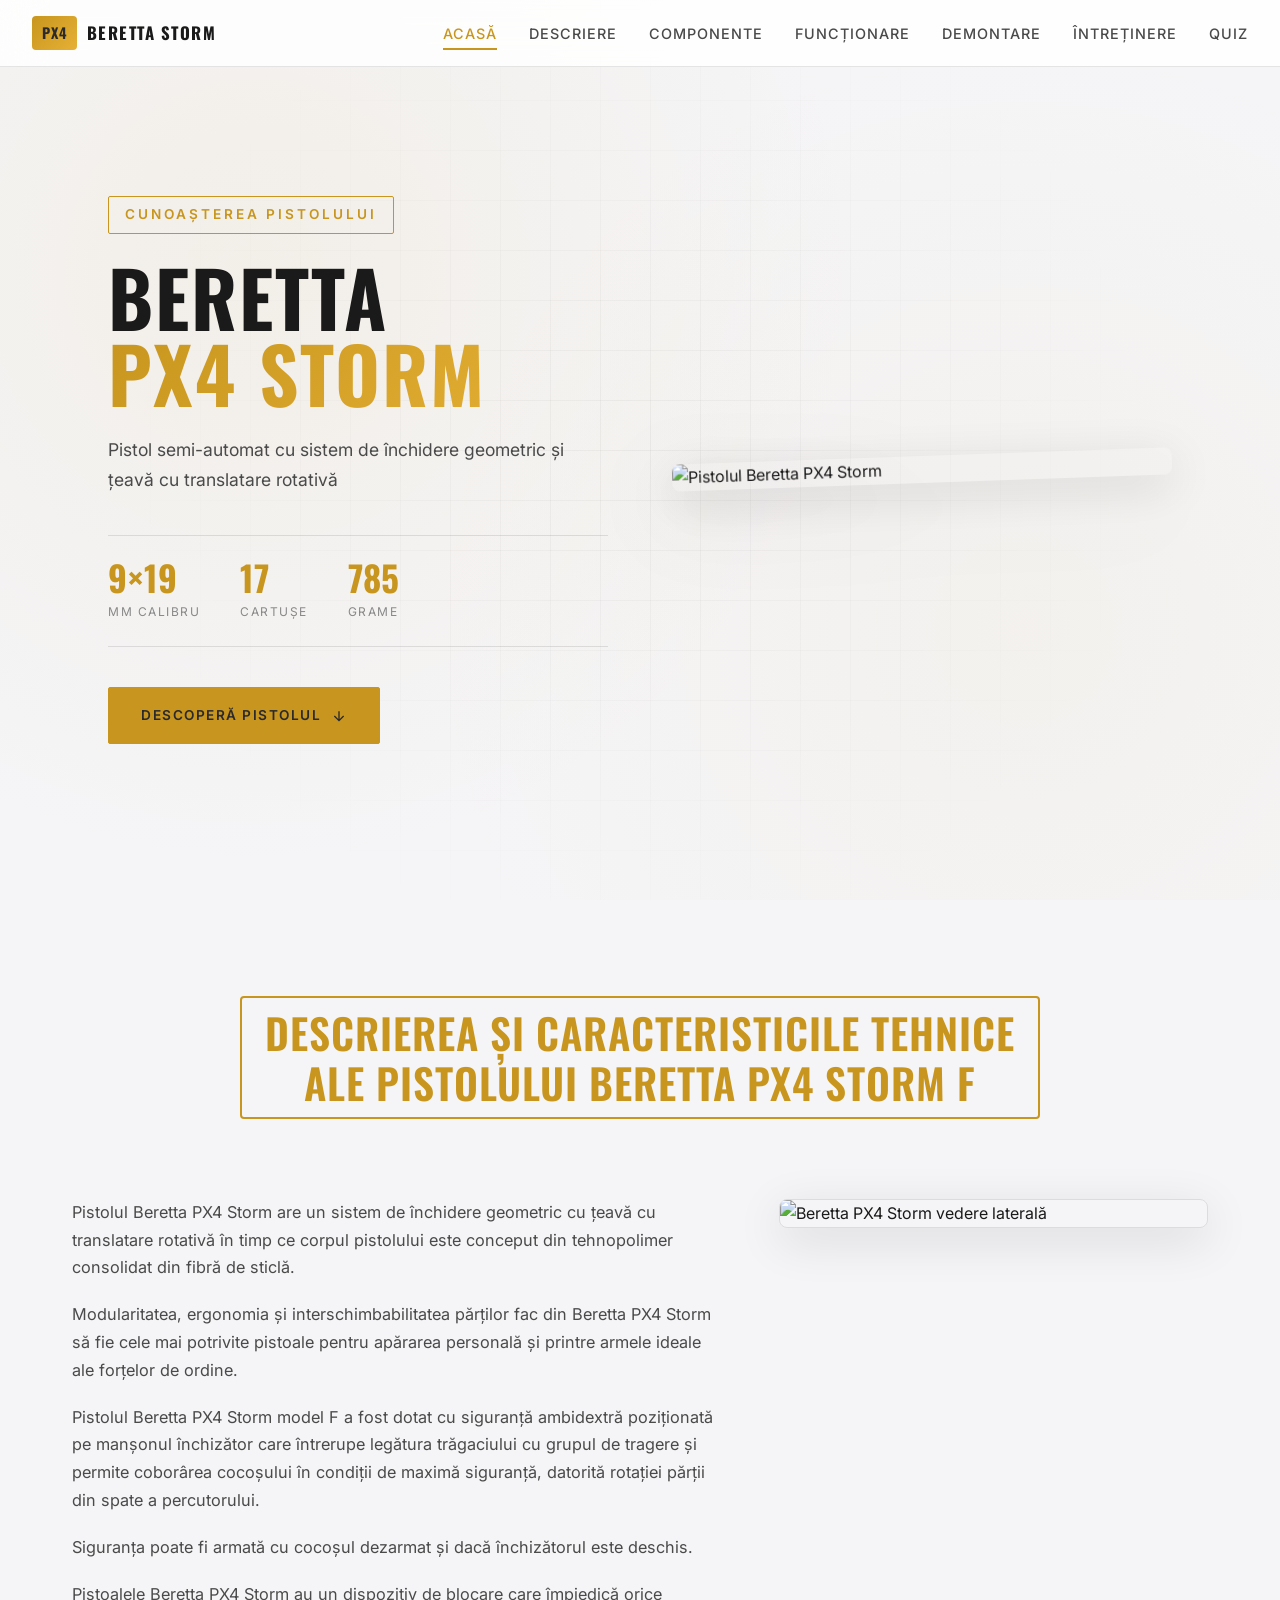
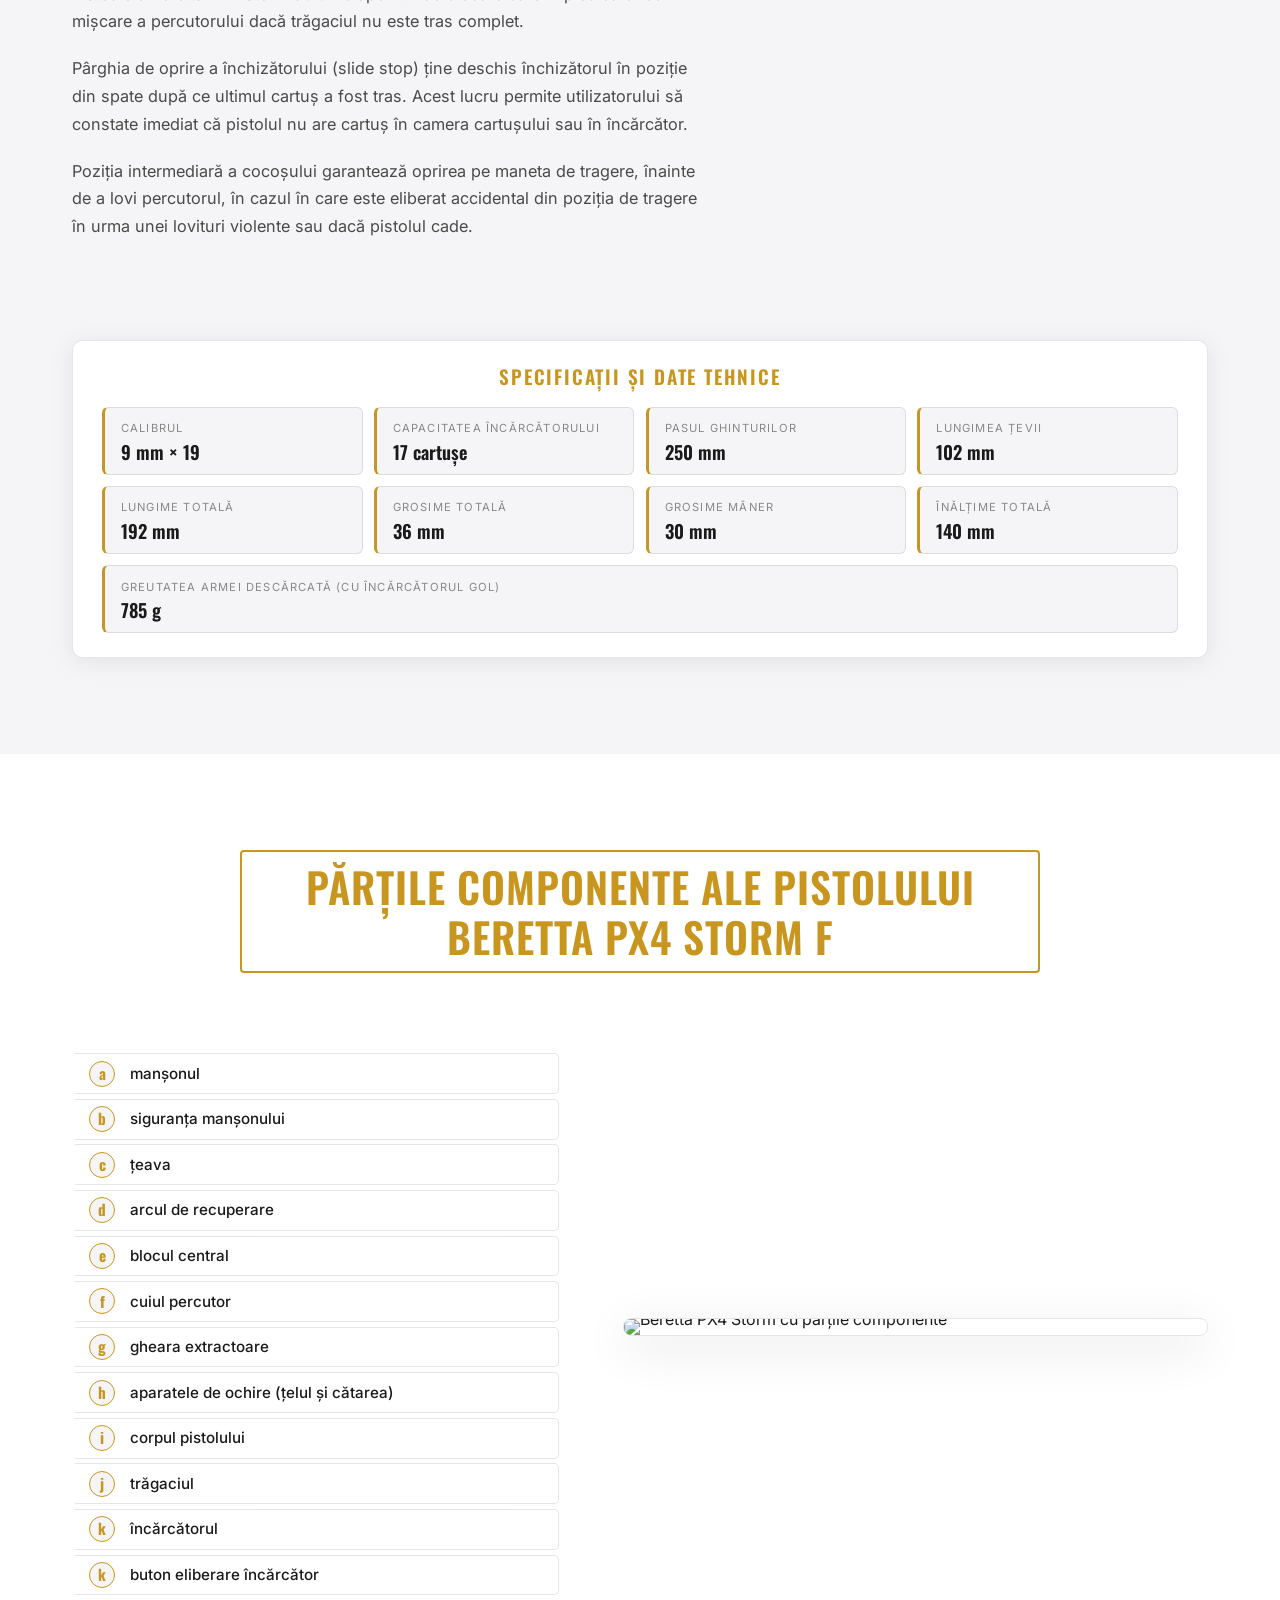
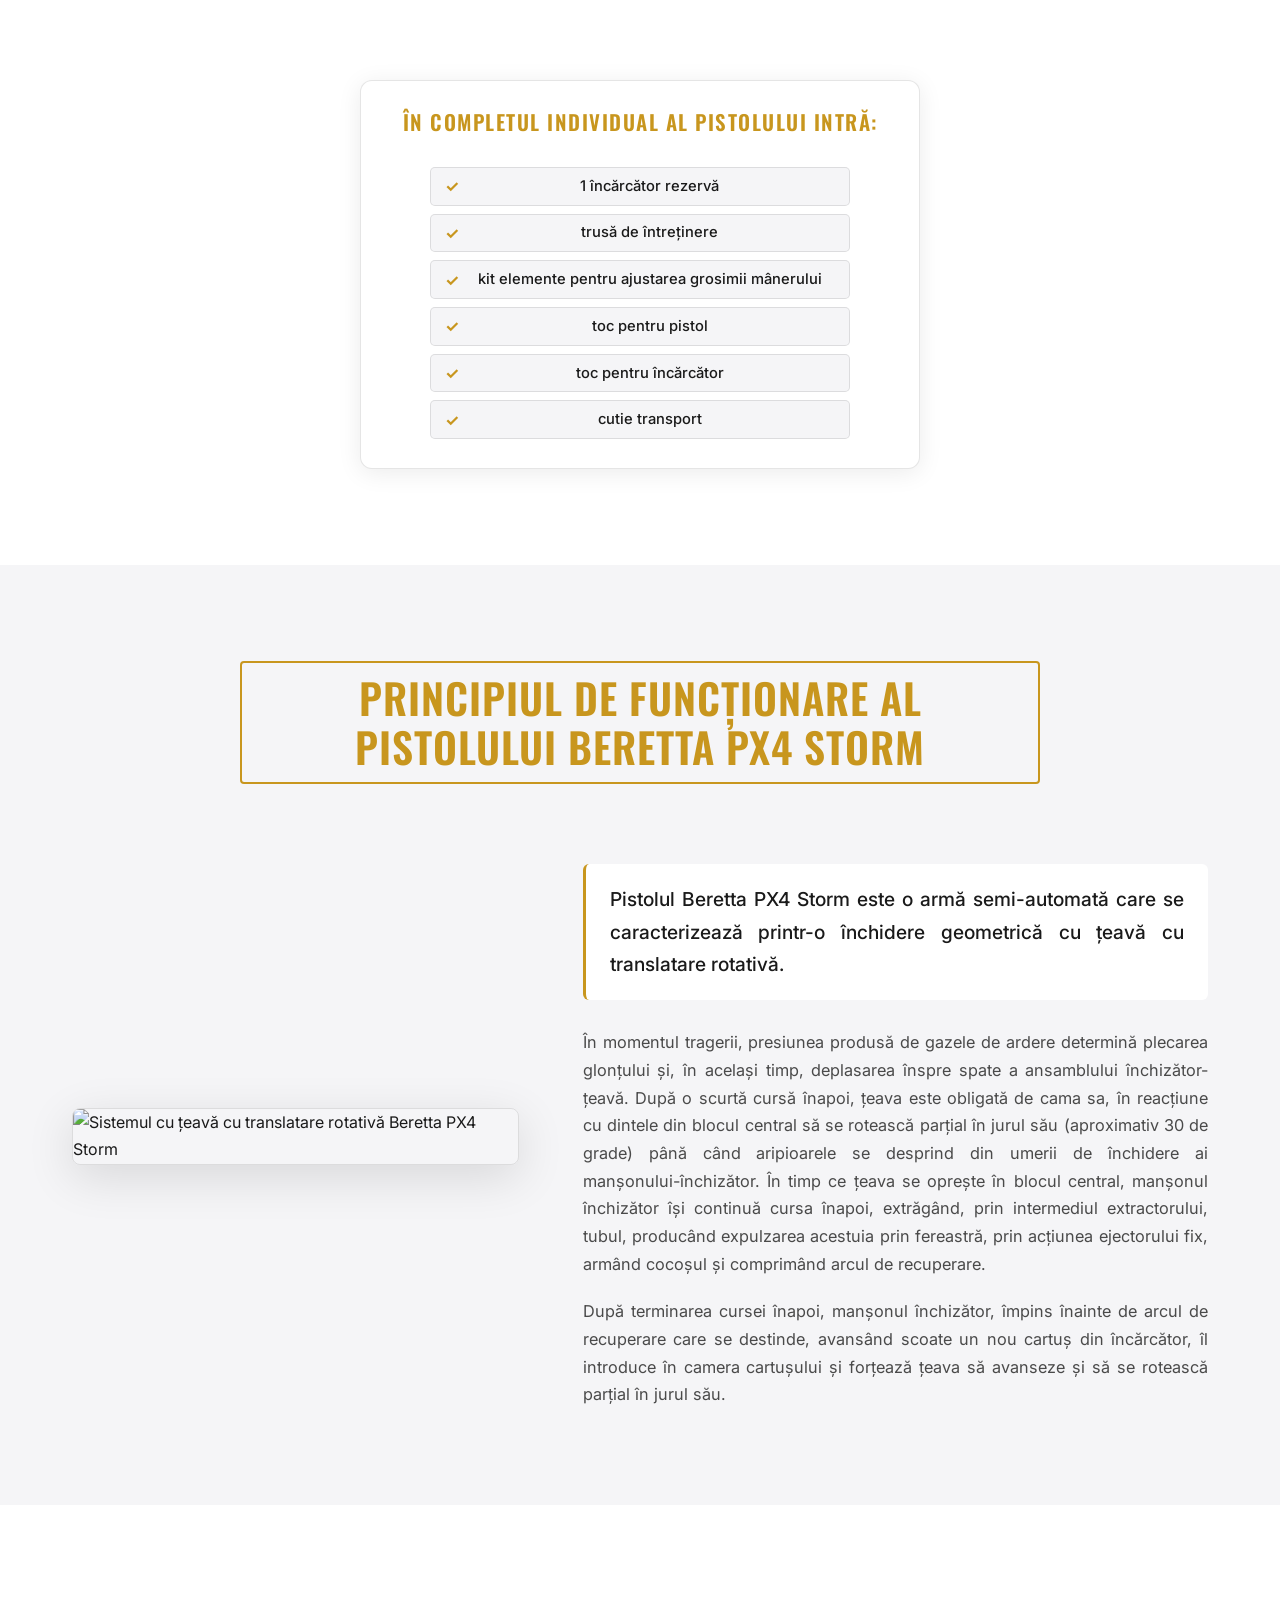
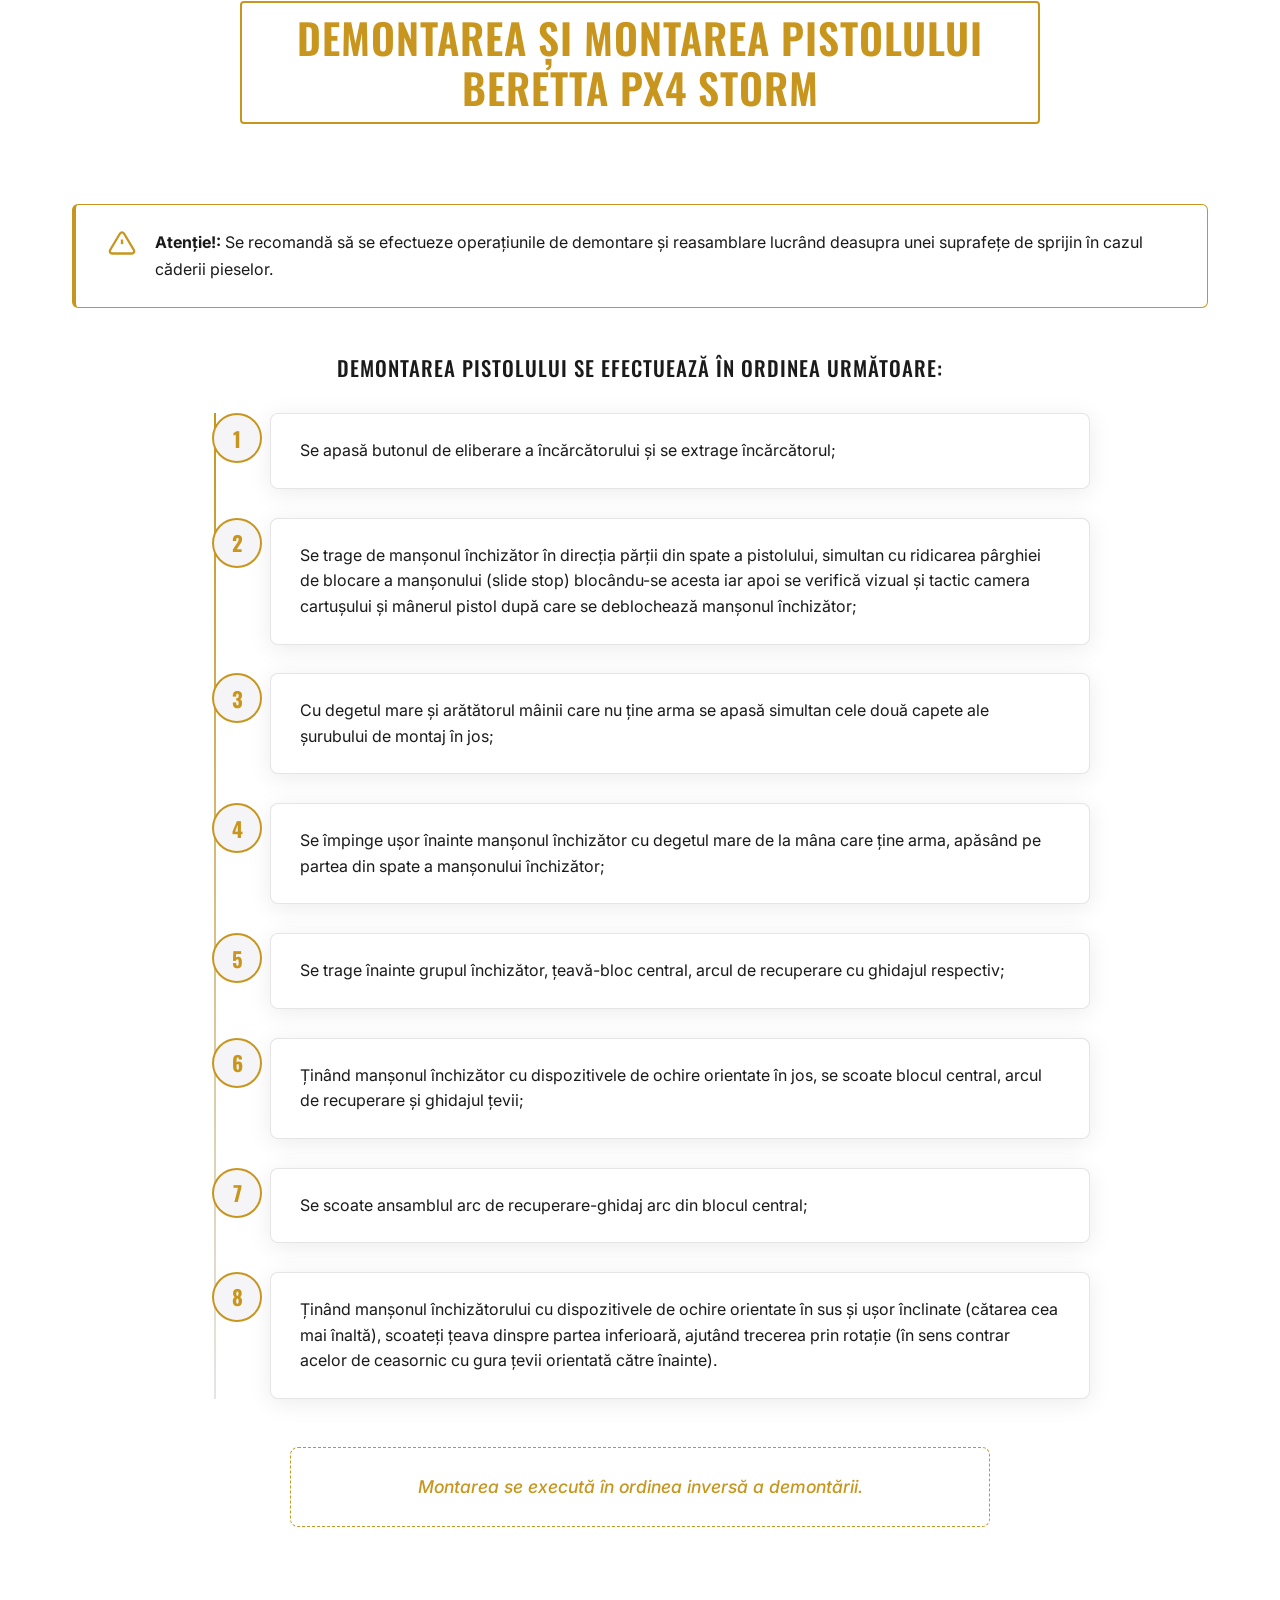
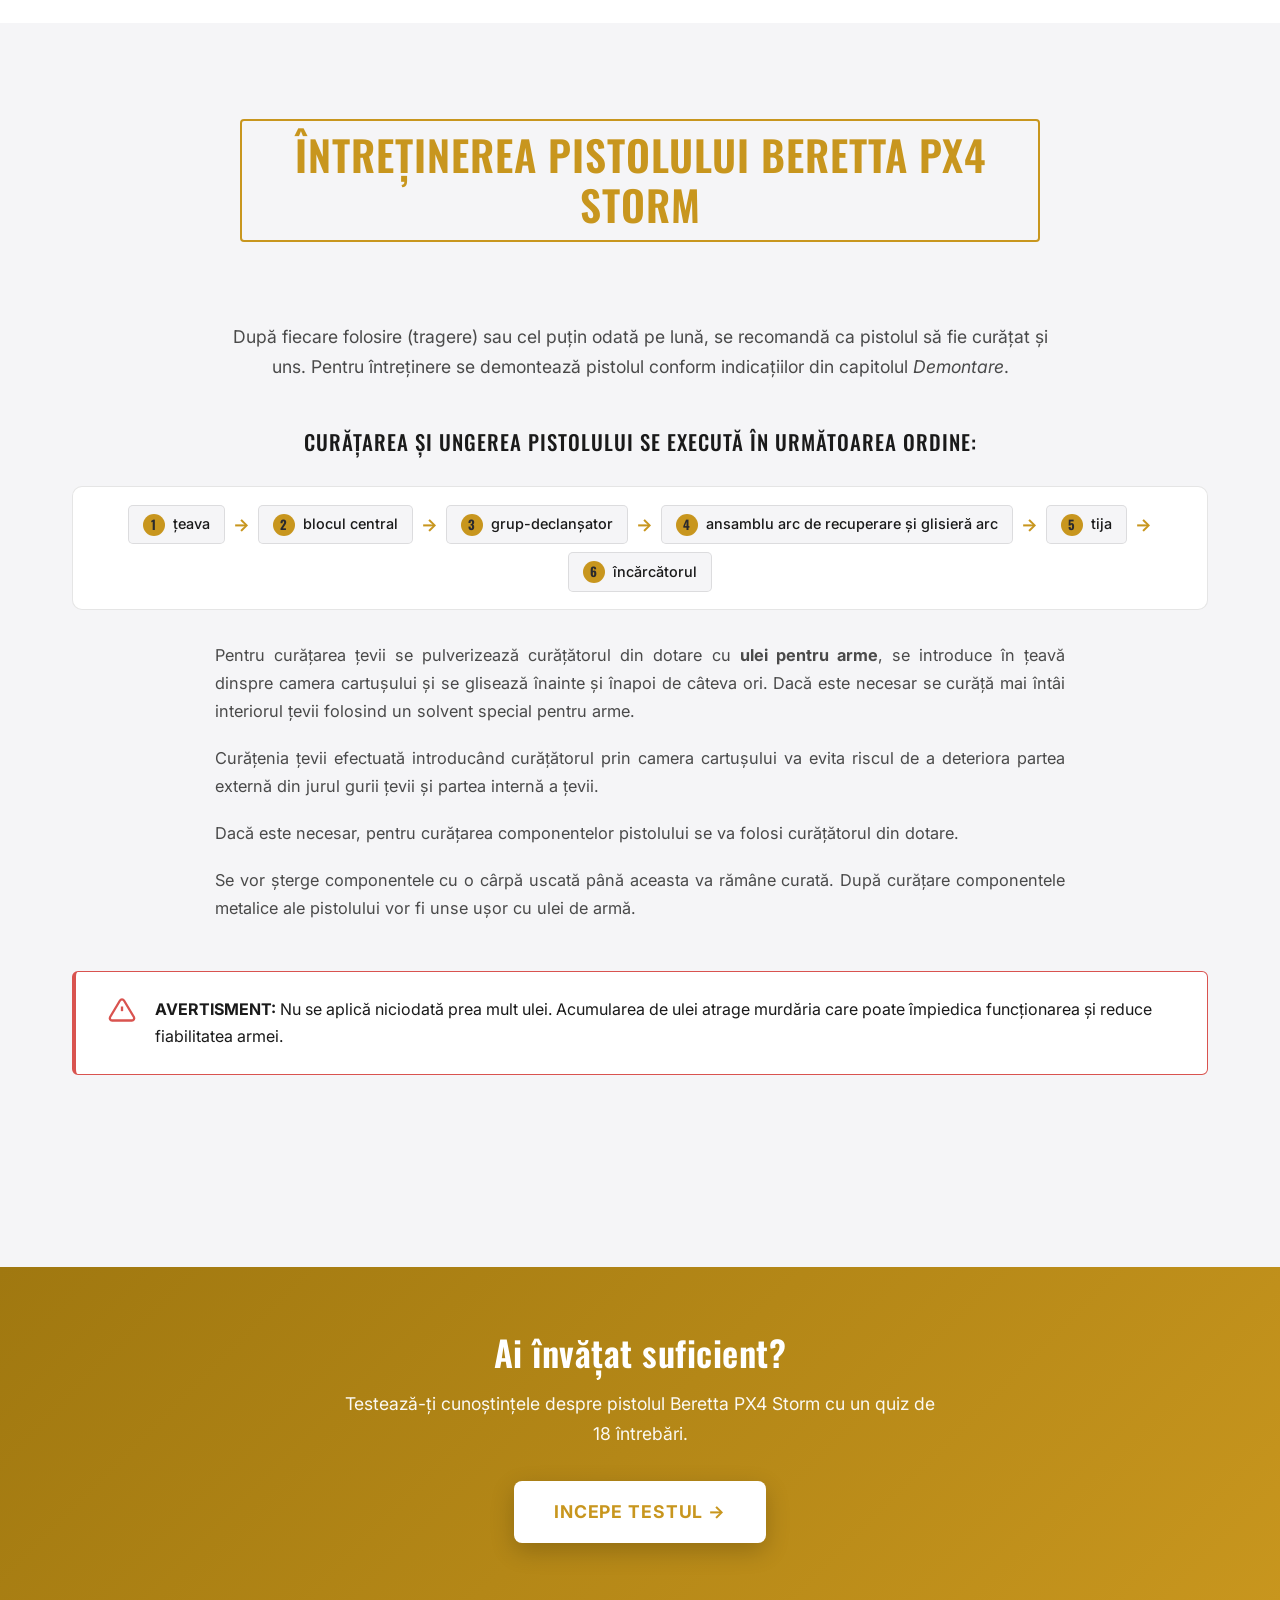
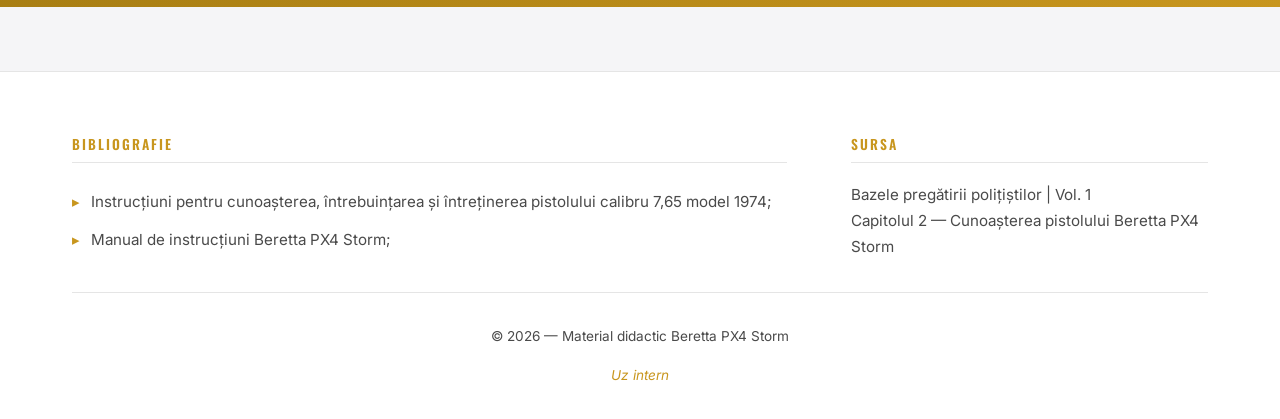
==== index.html @ b5eb6054 "Add files via upload" ====
<!DOCTYPE html>
<html lang="ro">
<head>
    <meta charset="UTF-8">
    <meta name="viewport" content="width=device-width, initial-scale=1.0">
    <title>Pistolul Beretta PX4 Storm</title>
    <link rel="stylesheet" href="style.css">
    <link rel="preconnect" href="https://fonts.googleapis.com">
    <link rel="preconnect" href="https://fonts.gstatic.com" crossorigin>
    <link href="https://fonts.googleapis.com/css2?family=Inter:wght@300;400;500;600;700;800&family=Oswald:wght@400;500;600;700&display=swap" rel="stylesheet">
</head>
<body>

    <!-- NAVIGATION -->
    <nav class="navbar" id="navbar">
        <div class="nav-container">
            <a href="#hero" class="nav-logo">
                <span class="logo-mark">PX4</span>
                <span class="logo-text">Beretta Storm</span>
            </a>
            <button class="nav-toggle" id="navToggle" aria-label="Meniu">
                <span></span>
                <span></span>
                <span></span>
            </button>
            <ul class="nav-menu" id="navMenu">
                <li><a href="#hero">Acasă</a></li>
                <li><a href="#descriere">Descriere</a></li>
                <li><a href="#componente">Componente</a></li>
                <li><a href="#functionare">Funcționare</a></li>
                <li><a href="#demontare">Demontare</a></li>
                <li><a href="#intretinere">Întreținere</a></li>
                <li><a href="quiz.html">Quiz</a></li>
            </ul>
        </div>
    </nav>

    <!-- HERO -->
    <section id="hero" class="hero">
        <div class="hero-bg"></div>
        <div class="hero-content">
            <div class="hero-text">
                <span class="hero-tag">Cunoașterea pistolului</span>
                <h1 class="hero-title">Beretta <span class="accent">PX4 Storm</span></h1>
                <p class="hero-subtitle">Pistol semi-automat cu sistem de închidere geometric și țeavă cu translatare rotativă</p>
                <div class="hero-stats">
                    <div class="stat">
                        <span class="stat-value">9×19</span>
                        <span class="stat-label">mm calibru</span>
                    </div>
                    <div class="stat">
                        <span class="stat-value">17</span>
                        <span class="stat-label">cartușe</span>
                    </div>
                    <div class="stat">
                        <span class="stat-value">785</span>
                        <span class="stat-label">grame</span>
                    </div>
                </div>
                <a href="#descriere" class="hero-cta">Descoperă pistolul
                    <svg viewBox="0 0 24 24" fill="none" stroke="currentColor" stroke-width="2"><path d="M12 5v14M19 12l-7 7-7-7"/></svg>
                </a>
            </div>
            <div class="hero-image">
                <img src="images/beretta-px4-side.jpg" alt="Pistolul Beretta PX4 Storm">
            </div>
        </div>
    </section>

    <!-- 2.1 DESCRIERE ȘI CARACTERISTICI -->
    <section id="descriere" class="section">
        <div class="container">
            <div class="section-header reveal">
                <h2 class="section-title">Descrierea și caracteristicile tehnice ale pistolului Beretta PX4 Storm F</h2>
            </div>

            <div class="description-grid">
                <div class="description-text reveal">
                    <p>Pistolul Beretta PX4 Storm are un sistem de închidere geometric cu țeavă cu translatare rotativă în timp ce corpul pistolului este conceput din tehnopolimer consolidat din fibră de sticlă.</p>

                    <p>Modularitatea, ergonomia și interschimbabilitatea părților fac din Beretta PX4 Storm să fie cele mai potrivite pistoale pentru apărarea personală și printre armele ideale ale forțelor de ordine.</p>

                    <p>Pistolul Beretta PX4 Storm model F a fost dotat cu siguranță ambidextră poziționată pe manșonul închizător care întrerupe legătura trăgaciului cu grupul de tragere și permite coborârea cocoșului în condiții de maximă siguranță, datorită rotației părții din spate a percutorului.</p>

                    <p>Siguranța poate fi armată cu cocoșul dezarmat și dacă închizătorul este deschis.</p>

                    <p>Pistoalele Beretta PX4 Storm au un dispozitiv de blocare care împiedică orice mișcare a percutorului dacă trăgaciul nu este tras complet.</p>

                    <p>Pârghia de oprire a închizătorului (slide stop) ține deschis închizătorul în poziție din spate după ce ultimul cartuș a fost tras. Acest lucru permite utilizatorului să constate imediat că pistolul nu are cartuș în camera cartușului sau în încărcător.</p>

                    <p>Poziția intermediară a cocoșului garantează oprirea pe maneta de tragere, înainte de a lovi percutorul, în cazul în care este eliberat accidental din poziția de tragere în urma unei lovituri violente sau dacă pistolul cade.</p>
                </div>
                <div class="description-image reveal">
                    <img src="images/beretta-px4-storm.jpg" alt="Beretta PX4 Storm vedere laterală">
                </div>
            </div>

            <div class="specs-block reveal">
                <h3 class="specs-title">Specificații și date tehnice</h3>
                <div class="specs-grid">
                    <div class="spec-card">
                        <span class="spec-label">Calibrul</span>
                        <span class="spec-value">9 mm × 19</span>
                    </div>
                    <div class="spec-card">
                        <span class="spec-label">Capacitatea încărcătorului</span>
                        <span class="spec-value">17 cartușe</span>
                    </div>
                    <div class="spec-card">
                        <span class="spec-label">Pasul ghinturilor</span>
                        <span class="spec-value">250 mm</span>
                    </div>
                    <div class="spec-card">
                        <span class="spec-label">Lungimea țevii</span>
                        <span class="spec-value">102 mm</span>
                    </div>
                    <div class="spec-card">
                        <span class="spec-label">Lungime totală</span>
                        <span class="spec-value">192 mm</span>
                    </div>
                    <div class="spec-card">
                        <span class="spec-label">Grosime totală</span>
                        <span class="spec-value">36 mm</span>
                    </div>
                    <div class="spec-card">
                        <span class="spec-label">Grosime mâner</span>
                        <span class="spec-value">30 mm</span>
                    </div>
                    <div class="spec-card">
                        <span class="spec-label">Înălțime totală</span>
                        <span class="spec-value">140 mm</span>
                    </div>
                    <div class="spec-card spec-card-wide">
                        <span class="spec-label">Greutatea armei descărcată (cu încărcătorul gol)</span>
                        <span class="spec-value">785 g</span>
                    </div>
                </div>
            </div>
        </div>
    </section>

    <!-- 2.2 COMPONENTE -->
    <section id="componente" class="section section-alt">
        <div class="container">
            <div class="section-header reveal">
                <h2 class="section-title">Părțile componente ale pistolului Beretta PX4 Storm F</h2>
            </div>

            <div class="components-layout">
                <div class="components-list reveal">
                    <ul class="parts-list">
                        <li data-part="a"><span class="part-letter">a</span><span class="part-name">manșonul</span></li>
                        <li data-part="b"><span class="part-letter">b</span><span class="part-name">siguranța manșonului</span></li>
                        <li data-part="c"><span class="part-letter">c</span><span class="part-name">țeava</span></li>
                        <li data-part="d"><span class="part-letter">d</span><span class="part-name">arcul de recuperare</span></li>
                        <li data-part="e"><span class="part-letter">e</span><span class="part-name">blocul central</span></li>
                        <li data-part="f"><span class="part-letter">f</span><span class="part-name">cuiul percutor</span></li>
                        <li data-part="g"><span class="part-letter">g</span><span class="part-name">gheara extractoare</span></li>
                        <li data-part="h"><span class="part-letter">h</span><span class="part-name">aparatele de ochire (țelul și cătarea)</span></li>
                        <li data-part="i"><span class="part-letter">i</span><span class="part-name">corpul pistolului</span></li>
                        <li data-part="j"><span class="part-letter">j</span><span class="part-name">trăgaciul</span></li>
                        <li data-part="k"><span class="part-letter">k</span><span class="part-name">încărcătorul</span></li>
                        <li data-part="l"><span class="part-letter">k</span><span class="part-name">buton eliberare încărcător</span></li>
                    </ul>
                </div>
                <div class="components-image reveal">
                    <div class="image-overlay-wrapper">
                        <img src="images/beretta-px4-field-stripped2.jpg" alt="Beretta PX4 Storm cu părțile componente">
                        <span class="part-marker" data-part="a" style="top: 0%; left: 2%; width: 85%; height: 17%;"></span>
                        <span class="part-marker" data-part="b" style="top: 3%; left: 64%; width: 10%; height: 10%;"></span>
                        <span class="part-marker" data-part="c" style="top: 16%; left: 7%; width: 58%; height: 10%;"></span>
                        <span class="part-marker" data-part="d" style="top: 24.5%; left: 5%; width: 60%; height: 9%"></span>
                        <span class="part-marker" data-part="e" style="top: 23%; left: 55%; width: 25%; height: 14%;"></span>
                        <span class="part-marker" data-part="h" style="top: 0%; left: 3%; width: 78%; height: 5%;"></span>
                        <span class="part-marker" data-part="i" style="top: 30%; left: 5%; width: 95%; height: 60%;"></span>
                        <span class="part-marker" data-part="j" style="top: 44%; left: 43%; width: 13%; height: 13%;"></span>
                        <span class="part-marker" data-part="k" style="top: 45%; left: 17%; width: 30%; height: 58%; transform: rotate(-15deg);"></span>
                        <span class="part-marker" data-part="l" style="top: 51%; left: 56%; width: 10%; height: 10%;"></span>
                    </div>
                </div>
            </div>

            <div class="kit-block reveal">
                <h3 class="kit-title">În completul individual al pistolului intră:</h3>
                <div class="kit-grid">
                    <div class="kit-item">1 încărcător rezervă</div>
                    <div class="kit-item">trusă de întreținere</div>
                    <div class="kit-item">kit elemente pentru ajustarea grosimii mânerului</div>
                    <div class="kit-item">toc pentru pistol</div>
                    <div class="kit-item">toc pentru încărcător</div>
                    <div class="kit-item">cutie transport</div>
                </div>
            </div>
        </div>
    </section>

    <!-- 2.2.2 PRINCIPIUL DE FUNCȚIONARE -->
    <section id="functionare" class="section">
        <div class="container">
            <div class="section-header reveal">
                <h2 class="section-title">Principiul de funcționare al pistolului Beretta PX4 Storm</h2>
            </div>

            <div class="function-grid">
                <div class="function-image reveal">
                    <img src="images/beretta-px4-rotating-barrel.jpg" alt="Sistemul cu țeavă cu translatare rotativă Beretta PX4 Storm">
                </div>
                <div class="function-text reveal">
                    <p class="lead-text">Pistolul Beretta PX4 Storm este o armă semi-automată care se caracterizează printr-o închidere geometrică cu țeavă cu translatare rotativă.</p>

                    <p>În momentul tragerii, presiunea produsă de gazele de ardere determină plecarea glonțului și, în același timp, deplasarea înspre spate a ansamblului închizător-țeavă. După o scurtă cursă înapoi, țeava este obligată de cama sa, în reacțiune cu dintele din blocul central să se rotească parțial în jurul său (aproximativ 30 de grade) până când aripioarele se desprind din umerii de închidere ai manșonului-închizător. În timp ce țeava se oprește în blocul central, manșonul închizător își continuă cursa înapoi, extrăgând, prin intermediul extractorului, tubul, producând expulzarea acestuia prin fereastră, prin acțiunea ejectorului fix, armând cocoșul și comprimând arcul de recuperare.</p>

                    <p>După terminarea cursei înapoi, manșonul închizător, împins înainte de arcul de recuperare care se destinde, avansând scoate un nou cartuș din încărcător, îl introduce în camera cartușului și forțează țeava să avanseze și să se rotească parțial în jurul său.</p>
                </div>
            </div>
        </div>
    </section>

    <!-- 2.3 DEMONTARE / MONTARE -->
    <section id="demontare" class="section section-alt">
        <div class="container">
            <div class="section-header reveal">
                <h2 class="section-title">Demontarea și montarea pistolului Beretta PX4 Storm</h2>
            </div>

            <div class="warning-box reveal">
                <svg viewBox="0 0 24 24" fill="none" stroke="currentColor" stroke-width="2"><path d="M10.29 3.86L1.82 18a2 2 0 0 0 1.71 3h16.94a2 2 0 0 0 1.71-3L13.71 3.86a2 2 0 0 0-3.42 0z"/><line x1="12" y1="9" x2="12" y2="13"/><line x1="12" y1="17" x2="12.01" y2="17"/></svg>
                <p><b>Atenție!:</b> Se recomandă să se efectueze operațiunile de demontare și reasamblare lucrând deasupra unei suprafețe de sprijin în cazul căderii pieselor.</p>
            </div>

            <h3 class="subsection-title reveal">Demontarea pistolului se efectuează în ordinea următoare:</h3>

            <div class="timeline">
                <div class="timeline-item reveal">
                    <div class="timeline-marker">1</div>
                    <div class="timeline-content">
                        <p>Se apasă butonul de eliberare a încărcătorului și se extrage încărcătorul;</p>
                    </div>
                </div>
                <div class="timeline-item reveal">
                    <div class="timeline-marker">2</div>
                    <div class="timeline-content">
                        <p>Se trage de manșonul închizător în direcția părții din spate a pistolului, simultan cu ridicarea pârghiei de blocare a manșonului (slide stop) blocându-se acesta iar apoi se verifică vizual și tactic camera cartușului și mânerul pistol după care se deblochează manșonul închizător;</p>
                    </div>
                </div>
                <div class="timeline-item reveal">
                    <div class="timeline-marker">3</div>
                    <div class="timeline-content">
                        <p>Cu degetul mare și arătătorul mâinii care nu ține arma se apasă simultan cele două capete ale șurubului de montaj în jos;</p>
                    </div>
                </div>
                <div class="timeline-item reveal">
                    <div class="timeline-marker">4</div>
                    <div class="timeline-content">
                        <p>Se împinge ușor înainte manșonul închizător cu degetul mare de la mâna care ține arma, apăsând pe partea din spate a manșonului închizător;</p>
                    </div>
                </div>
                <div class="timeline-item reveal">
                    <div class="timeline-marker">5</div>
                    <div class="timeline-content">
                        <p>Se trage înainte grupul închizător, țeavă-bloc central, arcul de recuperare cu ghidajul respectiv;</p>
                    </div>
                </div>
                <div class="timeline-item reveal">
                    <div class="timeline-marker">6</div>
                    <div class="timeline-content">
                        <p>Ținând manșonul închizător cu dispozitivele de ochire orientate în jos, se scoate blocul central, arcul de recuperare și ghidajul țevii;</p>
                    </div>
                </div>
                <div class="timeline-item reveal">
                    <div class="timeline-marker">7</div>
                    <div class="timeline-content">
                        <p>Se scoate ansamblul arc de recuperare-ghidaj arc din blocul central;</p>
                    </div>
                </div>
                <div class="timeline-item reveal">
                    <div class="timeline-marker">8</div>
                    <div class="timeline-content">
                        <p>Ținând manșonul închizătorului cu dispozitivele de ochire orientate în sus și ușor înclinate (cătarea cea mai înaltă), scoateți țeava dinspre partea inferioară, ajutând trecerea prin rotație (în sens contrar acelor de ceasornic cu gura țevii orientată către înainte).</p>
                    </div>
                </div>
            </div>

            <div class="montage-note reveal">
                <em>Montarea se execută în ordinea inversă a demontării.</em>
            </div>
        </div>
    </section>

    <!-- 2.4 ÎNTREȚINERE -->
    <section id="intretinere" class="section">
        <div class="container">
            <div class="section-header reveal">
                <h2 class="section-title">Întreținerea pistolului Beretta PX4 Storm</h2>
            </div>

            <div class="maintenance-intro reveal">
                <p>După fiecare folosire (tragere) sau cel puțin odată pe lună, se recomandă ca pistolul să fie curățat și uns. Pentru întreținere se demontează pistolul conform indicațiilor din capitolul <em>Demontare</em>.</p>
            </div>

            <h3 class="subsection-title reveal">Curățarea și ungerea pistolului se execută în următoarea ordine:</h3>

            <div class="cleaning-order reveal">
                <div class="clean-step"><span class="clean-num">1</span><span>țeava</span></div>
                <div class="clean-arrow">→</div>
                <div class="clean-step"><span class="clean-num">2</span><span>blocul central</span></div>
                <div class="clean-arrow">→</div>
                <div class="clean-step"><span class="clean-num">3</span><span>grup-declanșator</span></div>
                <div class="clean-arrow">→</div>
                <div class="clean-step"><span class="clean-num">4</span><span>ansamblu arc de recuperare și glisieră arc</span></div>
                <div class="clean-arrow">→</div>
                <div class="clean-step"><span class="clean-num">5</span><span>tija</span></div>
                <div class="clean-arrow">→</div>
                <div class="clean-step"><span class="clean-num">6</span><span>încărcătorul</span></div>
            </div>

            <div class="maintenance-text reveal">
                <p>Pentru curățarea țevii se pulverizează curățătorul din dotare cu <b>ulei pentru arme</b>, se introduce în țeavă dinspre camera cartușului și se glisează înainte și înapoi de câteva ori. Dacă este necesar se curăță mai întâi interiorul țevii folosind un solvent special pentru arme.</p>

                <p>Curățenia țevii efectuată introducând curățătorul prin camera cartușului va evita riscul de a deteriora partea externă din jurul gurii țevii și partea internă a țevii.</p>

                <p>Dacă este necesar, pentru curățarea componentelor pistolului se va folosi curățătorul din dotare.</p>

                <p>Se vor șterge componentele cu o cârpă uscată până aceasta va rămâne curată. După curățare componentele metalice ale pistolului vor fi unse ușor cu ulei de armă.</p>
            </div>

            <div class="warning-box warning-danger reveal">
                <svg viewBox="0 0 24 24" fill="none" stroke="currentColor" stroke-width="2"><path d="M10.29 3.86L1.82 18a2 2 0 0 0 1.71 3h16.94a2 2 0 0 0 1.71-3L13.71 3.86a2 2 0 0 0-3.42 0z"/><line x1="12" y1="9" x2="12" y2="13"/><line x1="12" y1="17" x2="12.01" y2="17"/></svg>
                <p><strong>AVERTISMENT:</strong> Nu se aplică niciodată prea mult ulei. Acumularea de ulei atrage murdăria care poate împiedica funcționarea și reduce fiabilitatea armei.</p>
            </div>
        </div>
    </section>

    <!-- TEST CTA -->
    <section class="test-cta">
        <div class="container">
            <div class="cta-content reveal">
                <h2>Ai învățat suficient?</h2>
                <p>Testează-ți cunoștințele despre pistolul Beretta PX4 Storm cu un quiz de 18 întrebări.</p>
                <a href="quiz.html" class="cta-button">Incepe testul →</a>
            </div>
        </div>
    </section>

    <!-- FOOTER -->
    <footer class="footer">
        <div class="container">
            <div class="footer-content">
                <div class="footer-section">
                    <h4>BIBLIOGRAFIE</h4>
                    <ul>
                        <li>Instrucțiuni pentru cunoașterea, întrebuințarea și întreținerea pistolului calibru 7,65 model 1974;</li>
                        <li>Manual de instrucțiuni Beretta PX4 Storm;</li>
                    </ul>
                </div>
                <div class="footer-section">
                    <h4>SURSA</h4>
                    <p>Bazele pregătirii polițiștilor | Vol. 1<br>
                    Capitolul 2 — Cunoașterea pistolului Beretta PX4 Storm</p>
                </div>
            </div>
            <div class="footer-bottom">
                <p>&copy; 2026 — Material didactic Beretta PX4 Storm </p><p class="footer-note">Uz intern</p>
            </div>
        </div>
    </footer>

    <script src="script.js"></script>
</body>
</html>
---- style.css ----
/* ============================================
   BERETTA PX4 STORM — Stylesheet
   Auto dark/light mode based on system preference
   ============================================ */

/* === RESET & BASE === */
*,
*::before,
*::after {
    box-sizing: border-box;
    margin: 0;
    padding: 0;
}

html {
    scroll-behavior: smooth;
    scroll-padding-top: 80px;
}

body {
    font-family: 'Inter', -apple-system, BlinkMacSystemFont, sans-serif;
    line-height: 1.7;
    color: var(--text-primary);
    background: var(--bg-primary);
    transition: background 0.3s ease, color 0.3s ease;
    overflow-x: hidden;
}

/* === THEME VARIABLES === */
:root {
    /* Light theme defaults */
    --bg-primary: #f5f5f7;
    --bg-secondary: #ffffff;
    --bg-alt: #ebebef;
    --bg-card: #ffffff;
    --text-primary: #1a1a1a;
    --text-secondary: #4a4a4a;
    --text-muted: #888;
    --accent: #c8961e;
    --accent-bright: #e6b035;
    --accent-dark: #a07810;
    --border: rgba(0, 0, 0, 0.1);
    --shadow: 0 4px 24px rgba(0, 0, 0, 0.08);
    --shadow-lg: 0 12px 48px rgba(0, 0, 0, 0.12);
    --nav-bg: rgba(255, 255, 255, 0.85);
    --hero-overlay: linear-gradient(135deg, rgba(245, 245, 247, 0.9), rgba(235, 235, 239, 0.7));
    --gunmetal: #2a2a2e;
}

/* Auto dark mode based on system */
@media (prefers-color-scheme: dark) {
    :root {
        --bg-primary: #0d0d10;
        --bg-secondary: #15151a;
        --bg-alt: #1a1a20;
        --bg-card: #1c1c22;
        --text-primary: #e8e8ec;
        --text-secondary: #b0b0b8;
        --text-muted: #6a6a72;
        --accent: #d4a23a;
        --accent2: #c81e1e;
        --accent-bright: #f0c14b;
        --accent-dark: #a0791e;
        --border: rgba(255, 255, 255, 0.08);
        --shadow: 0 4px 24px rgba(0, 0, 0, 0.4);
        --shadow-lg: 0 12px 48px rgba(0, 0, 0, 0.5);
        --nav-bg: rgba(13, 13, 16, 0.85);
        --hero-overlay: linear-gradient(135deg, rgba(13, 13, 16, 0.95), rgba(26, 26, 32, 0.85));
        --gunmetal: #0a0a0d;
    }
}

/* === TYPOGRAPHY === */
h1, h2, h3, h4 {
    font-family: 'Oswald', 'Inter', sans-serif;
    font-weight: 600;
    letter-spacing: 0.5px;
    color: var(--text-primary);
    line-height: 1.2;
}

p {
    color: var(--text-secondary);
    margin-bottom: 1.2em;
}

p:last-child {
    margin-bottom: 0;
}

a {
    color: var(--accent);
    text-decoration: none;
    transition: color 0.2s ease;
}

a:hover {
    color: var(--accent-bright);
}

img {
    max-width: 100%;
    height: auto;
    display: block;
}

/* === CONTAINER === */
.container {
    max-width: 1200px;
    margin: 0 auto;
    padding: 0 2rem;
}

/* === NAVIGATION === */
.navbar {
    position: fixed;
    top: 0;
    left: 0;
    right: 0;
    z-index: 1000;
    background: var(--nav-bg);
    backdrop-filter: blur(20px);
    -webkit-backdrop-filter: blur(20px);
    border-bottom: 1px solid var(--border);
    transition: all 0.3s ease;
}

.nav-container {
    max-width: 1400px;
    margin: 0 auto;
    padding: 1rem 2rem;
    display: flex;
    justify-content: space-between;
    align-items: center;
}

.nav-logo {
    display: flex;
    align-items: center;
    gap: 0.6rem;
    font-weight: 700;
    color: var(--text-primary);
}

.logo-mark {
    font-family: 'Oswald', sans-serif;
    background: linear-gradient(135deg, var(--accent), var(--accent-bright));
    color: var(--gunmetal);
    padding: 0.3rem 0.6rem;
    font-size: 0.9rem;
    font-weight: 700;
    letter-spacing: 1px;
    border-radius: 4px;
}

.logo-text {
    font-family: 'Oswald', sans-serif;
    font-size: 1.05rem;
    letter-spacing: 1.5px;
    text-transform: uppercase;
}

.nav-menu {
    display: flex;
    gap: 2rem;
    list-style: none;
    align-items: center;
}

.nav-menu a {
    color: var(--text-secondary);
    font-size: 0.9rem;
    font-weight: 500;
    text-transform: uppercase;
    letter-spacing: 1px;
    position: relative;
    padding: 0.3rem 0;
    transition: color 0.2s ease;
}

.nav-menu a::after {
    content: '';
    position: absolute;
    bottom: -4px;
    left: 0;
    width: 0;
    height: 2px;
    background: var(--accent);
    transition: width 0.3s ease;
}

.nav-menu a:hover,
.nav-menu a.active {
    color: var(--accent);
}

.nav-menu a:hover::after,
.nav-menu a.active::after {
    width: 100%;
}

.nav-toggle {
    display: none;
    flex-direction: column;
    gap: 5px;
    background: none;
    border: none;
    cursor: pointer;
    padding: 0.5rem;
}

.nav-toggle span {
    display: block;
    width: 24px;
    height: 2px;
    background: var(--text-primary);
    transition: all 0.3s ease;
}

/* === HERO === */
.hero {
    min-height: 100vh;
    position: relative;
    display: flex;
    align-items: center;
    overflow: hidden;
    padding: 100px 0 60px;
}

.hero-bg {
    position: absolute;
    inset: 0;
    background:
        radial-gradient(circle at 20% 30%, rgba(212, 162, 58, 0.08) 0%, transparent 50%),
        radial-gradient(circle at 80% 70%, rgba(212, 162, 58, 0.05) 0%, transparent 50%);
    z-index: 0;
}

.hero-bg::before {
    content: '';
    position: absolute;
    inset: 0;
    background-image:
        linear-gradient(var(--border) 1px, transparent 1px),
        linear-gradient(90deg, var(--border) 1px, transparent 1px);
    background-size: 50px 50px;
    opacity: 0.4;
    mask-image: radial-gradient(circle at center, black, transparent 70%);
    -webkit-mask-image: radial-gradient(circle at center, black, transparent 70%);
}

.hero-content {
    position: relative;
    z-index: 1;
    max-width: 1400px;
    margin: 0 auto;
    padding: 0 2rem;
    display: grid;
    grid-template-columns: 1fr 1fr;
    gap: 4rem;
    align-items: center;
}

.hero-tag {
    display: inline-block;
    color: var(--accent);
    font-size: 0.85rem;
    font-weight: 600;
    letter-spacing: 3px;
    text-transform: uppercase;
    margin-bottom: 1.5rem;
    padding: 0.4rem 1rem;
    border: 1px solid var(--accent);
    border-radius: 2px;
}

.hero-title {
    font-size: clamp(2.5rem, 6vw, 5rem);
    font-weight: 700;
    line-height: 1;
    margin-bottom: 1.5rem;
    text-transform: uppercase;
    letter-spacing: 2px;
}

.hero-title .accent {
    background: linear-gradient(135deg, var(--accent), var(--accent-bright));
    -webkit-background-clip: text;
    -webkit-text-fill-color: transparent;
    background-clip: text;
    display: block;
}

.hero-subtitle {
    font-size: 1.1rem;
    color: var(--text-secondary);
    margin-bottom: 2.5rem;
    max-width: 500px;
}

.hero-stats {
    display: flex;
    gap: 2.5rem;
    margin-bottom: 2.5rem;
    padding: 1.5rem 0;
    border-top: 1px solid var(--border);
    border-bottom: 1px solid var(--border);
}

.stat {
    display: flex;
    flex-direction: column;
}

.stat-value {
    font-family: 'Oswald', sans-serif;
    font-size: 2.2rem;
    font-weight: 700;
    color: var(--accent);
    line-height: 1;
}

.stat-label {
    font-size: 0.75rem;
    color: var(--text-muted);
    text-transform: uppercase;
    letter-spacing: 1.5px;
    margin-top: 0.4rem;
}

.hero-cta {
    display: inline-flex;
    align-items: center;
    gap: 0.6rem;
    background: var(--accent);
    color: var(--gunmetal);
    padding: 1rem 2rem;
    font-weight: 600;
    text-transform: uppercase;
    letter-spacing: 1.5px;
    font-size: 0.85rem;
    border-radius: 2px;
    transition: all 0.3s ease;
    border: 1px solid var(--accent);
}

.hero-cta:hover {
    background: var(--accent-bright);
    color: var(--gunmetal);
    transform: translateY(-2px);
    box-shadow: 0 8px 24px rgba(212, 162, 58, 0.3);
}

.hero-cta svg {
    width: 16px;
    height: 16px;
    animation: bounce 2s infinite;
}

@keyframes bounce {
    0%, 100% { transform: translateY(0); }
    50% { transform: translateY(4px); }
}

.hero-image {
    position: relative;
    perspective: 1000px;
}

.hero-image img {
    width: 100%;
    border-radius: 8px;
    box-shadow: var(--shadow-lg);
    transform: rotate(-2deg);
    transition: transform 0.6s ease;
    filter: drop-shadow(0 20px 40px rgba(0, 0, 0, 0.3));
    cursor: pointer;
}

.hero-image:hover img {
    transform: rotate(0deg) scale(1.02);
}

/* === SECTION COMMON === */
.section {
    padding: 6rem 0;
    position: relative;
}

.section-alt {
    background: var(--bg-secondary);
}

.section-header {
    text-align: center;
    margin-bottom: 4rem;
    max-width: 800px;
    margin-left: auto;
    margin-right: auto;
}

.section-number {
    display: inline-block;
    font-family: 'Oswald', sans-serif;
    font-size: 0.85rem;
    font-weight: 600;
    color: var(--accent);
    letter-spacing: 3px;
    margin-bottom: 1rem;
    padding: 0.3rem 0.8rem;
    border: 1px solid var(--accent);
    border-radius: 2px;
}

.section-title {
    display: inline-block;
    font-size: clamp(1.8rem, 4vw, 2.6rem);
    font-weight: 600;
    text-transform: uppercase;
    letter-spacing: 1px;
    margin-bottom: 1rem;
    color: var(--accent);
    padding: 0.6rem 1.4rem;
    border: 2px solid var(--accent);
    border-radius: 4px;
}

.subsection-title {
    font-size: 1.3rem;
    color: var(--text-primary);
    margin-bottom: 2rem;
    text-align: center;
    text-transform: uppercase;
    letter-spacing: 1px;
    font-weight: 500;
}

/* === DESCRIPTION SECTION === */
.description-grid {
    display: grid;
    grid-template-columns: 3fr 2fr;
    gap: 4rem;
    align-items: start;
    margin-bottom: 5rem;
}

.description-text p {
    font-size: 1.02rem;
    margin-bottom: 1.2rem;
}

.description-image {
    position: sticky;
    top: 100px;
}

.description-image img {
    border-radius: 8px;
    box-shadow: var(--shadow-lg);
    border: 1px solid var(--border);
}

/* === SPECS === */
.specs-block {
    background: var(--bg-card);
    padding: 1.5rem 1.8rem;
    border-radius: 10px;
    box-shadow: var(--shadow);
    border: 1px solid var(--border);
}

.specs-title {
    text-align: center;
    font-size: 1.2rem;
    margin-bottom: 1.2rem;
    text-transform: uppercase;
    letter-spacing: 1.8px;
    color: var(--accent);
}

.specs-grid {
    display: grid;
    grid-template-columns: repeat(4, 1fr);
    gap: 0.7rem;
}

.spec-card {
    background: var(--bg-primary);
    padding: 0.7rem 1rem;
    border-radius: 6px;
    border: 1px solid var(--border);
    border-left: 3px solid var(--accent);
    display: flex;
    flex-direction: column;
    gap: 0.15rem;
    transition: all 0.3s ease;
    cursor: pointer;
}

.spec-card:hover {
    transform: translateY(-4px);
    background: linear-gradient(135deg, rgba(212, 162, 58, 0.18), rgba(212, 162, 58, 0.06));
    border-color: var(--accent);
    border-left-width: 4px;
    box-shadow: 0 0 0 1px rgba(212, 162, 58, 0.25), 0 6px 18px rgba(212, 162, 58, 0.18);
}

.spec-card:hover .spec-label {
    color: var(--accent);
    font-weight: 600;
}

.spec-card:hover .spec-value {
    color: var(--accent-bright);
}

.spec-card-wide {
    grid-column: span 4;
}

.spec-label {
    font-size: 0.7rem;
    text-transform: uppercase;
    letter-spacing: 1.2px;
    color: var(--text-muted);
}

.spec-value {
    font-family: 'Oswald', sans-serif;
    font-size: 1.15rem;
    font-weight: 600;
    color: var(--text-primary);
    line-height: 1.2;
}

/* === COMPONENTS SECTION === */
.components-layout {
    display: grid;
    grid-template-columns: 1fr 1.2fr;
    gap: 4rem;
    align-items: center;
    margin-bottom: 5rem;
}

.parts-list {
    list-style: none;
}

.parts-list li {
    display: flex;
    align-items: center;
    gap: 0.9rem;
    padding: 0.4rem 0.9rem;
    background: var(--bg-card);
    margin-bottom: 0.3rem;
    border-radius: 5px;
    border: 1px solid var(--border);
    border-left: 3px solid transparent;
    transition: all 0.3s ease;
    cursor: pointer;
}

.parts-list li:hover {
    border-left-color: var(--accent);
    transform: translateX(6px);
    box-shadow: var(--shadow);
}

.part-letter {
    font-family: 'Oswald', sans-serif;
    font-size: 0.95rem;
    font-weight: 700;
    color: var(--accent);
    background: var(--bg-primary);
    width: 26px;
    height: 26px;
    border-radius: 50%;
    display: flex;
    align-items: center;
    justify-content: center;
    border: 1px solid var(--accent);
    flex-shrink: 0;
}

.part-name {
    font-size: 0.95rem;
    color: var(--text-primary);
    font-weight: 500;
    line-height: 1.3;
}

.components-image img {
    border-radius: 8px;
    box-shadow: var(--shadow-lg);
    border: 1px solid var(--border);
    width: 100%;
    display: block;
}

.image-overlay-wrapper {
    position: relative;
    display: block;
    line-height: 0;
}

.part-marker {
    position: absolute;
    border: 3px solid var(--accent2);
    border-radius: 50%;
    background: rgba(212, 58, 58, 0.12);
    box-shadow:
        0 0 0 2px rgba(0, 0, 0, 0.4),
        0 0 25px rgba(218, 20, 20, 0.6),
        inset 0 0 15px rgba(212, 58, 58, 0.25);
    opacity: 0;
    transform: scale(0.85);
    transition: opacity 0.35s ease, transform 0.35s cubic-bezier(0.34, 1.56, 0.64, 1);
    pointer-events: none;
    z-index: 2;
}

.part-marker.active {
    opacity: 1;
    transform: scale(1);
    animation: marker-pulse 1.6s ease-in-out infinite;
}

@keyframes marker-pulse {
    0%, 100% {
        box-shadow:
            0 0 0 2px rgba(0, 0, 0, 0.4),
            0 0 25px rgba(212, 58, 58, 0.6),
            inset 0 0 15px rgba(212, 58, 58, 0.25);
    }
    50% {
        box-shadow:
            0 0 0 2px rgba(0, 0, 0, 0.4),
            0 0 40px rgba(212, 58, 58, 0.9),
            inset 0 0 20px rgba(212, 58, 58, 0.4);
    }
}

.kit-block {
    background: var(--bg-card);
    padding: 1.8rem 2.5rem;
    border-radius: 12px;
    box-shadow: var(--shadow);
    border: 1px solid var(--border);
    max-width: 560px;
    margin: 0 auto;
}

.kit-title {
    text-align: center;
    font-size: 1.3rem;
    margin-bottom: 2rem;
    text-transform: uppercase;
    letter-spacing: 1.5px;
    color: var(--accent);
}

.kit-grid {
    display: flex;
    flex-direction: column;
    align-items: center;
    gap: 0.5rem;
    max-width: 500px;
    margin: 0 auto;
}

.kit-grid .kit-item {
    width: 100%;
    max-width: 420px;
}

.kit-item {
    background: var(--bg-primary);
    padding: 0.55rem 1rem 0.55rem 2.2rem;
    border-radius: 5px;
    border: 1px solid var(--border);
    text-align: center;
    color: var(--text-primary);
    font-weight: 500;
    font-size: 0.92rem;
    transition: all 0.3s ease;
    position: relative;
    line-height: 1.3;
    cursor: pointer;
}

.kit-item::before {
    content: '✓';
    position: absolute;
    left: 0.85rem;
    top: 50%;
    transform: translateY(-50%);
    color: var(--accent);
    font-weight: 700;
    font-size: 1rem;
}

.kit-item:hover {
    border-color: var(--accent);
    transform: translateY(-2px);
}

/* === FUNCTION SECTION === */
.function-grid {
    display: grid;
    grid-template-columns: 1fr 1.4fr;
    gap: 4rem;
    align-items: center;
}

.function-image img {
    border-radius: 8px;
    box-shadow: var(--shadow-lg);
    border: 1px solid var(--border);
}

.function-text .lead-text {
    font-size: 1.2rem;
    color: var(--text-primary);
    font-weight: 500;
    padding: 1.2rem 1.5rem;
    background: var(--bg-card);
    border-left: 3px solid var(--accent);
    border-radius: 6px;
    margin-bottom: 1.8rem;
}

.function-text p {
    font-size: 1.02rem;
    text-align: justify;
}

/* === DEMONTARE / TIMELINE === */
.warning-box {
    display: flex;
    align-items: flex-start;
    gap: 1.2rem;
    background: var(--bg-card);
    border: 1px solid var(--accent);
    border-left: 4px solid var(--accent);
    padding: 1.5rem 2rem;
    border-radius: 6px;
    margin-bottom: 3rem;
}

.warning-box svg {
    width: 28px;
    height: 28px;
    color: var(--accent);
    flex-shrink: 0;
}

.warning-box p {
    margin: 0;
    color: var(--text-primary);
}

.warning-danger {
    border-color: #d9534f;
    border-left-color: #d9534f;
}

.warning-danger svg {
    color: #d9534f;
}

.timeline {
    position: relative;
    max-width: 900px;
    margin: 0 auto 3rem;
    padding-left: 2rem;
}

.timeline::before {
    content: '';
    position: absolute;
    left: 24px;
    top: 0;
    bottom: 0;
    width: 2px;
    background: linear-gradient(to bottom, var(--accent), var(--border));
}

.timeline-item {
    position: relative;
    margin-bottom: 1.8rem;
    padding-left: 3rem;
    cursor: pointer;
}

.timeline-marker {
    position: absolute;
    left: -10px;
    top: 0;
    width: 50px;
    height: 50px;
    background: var(--bg-primary);
    border: 2px solid var(--accent);
    color: var(--accent);
    border-radius: 50%;
    display: flex;
    align-items: center;
    justify-content: center;
    font-family: 'Oswald', sans-serif;
    font-size: 1.3rem;
    font-weight: 700;
    z-index: 1;
    transition: all 0.3s ease;
}

.timeline-item:hover .timeline-marker {
    background: var(--accent);
    color: var(--gunmetal);
    transform: scale(1.1);
}

.timeline-content {
    background: var(--bg-card);
    padding: 1.5rem 1.8rem;
    border-radius: 8px;
    border: 1px solid var(--border);
    box-shadow: var(--shadow);
    transition: all 0.3s ease;
}

.timeline-item:hover .timeline-content {
    transform: translateX(6px);
    border-color: var(--accent);
}

.timeline-content p {
    margin: 0;
    color: var(--text-primary);
    line-height: 1.6;
}

.montage-note {
    text-align: center;
    padding: 1.5rem;
    font-size: 1.1rem;
    color: var(--accent);
    font-weight: 500;
    background: var(--bg-card);
    border-radius: 8px;
    border: 1px dashed var(--accent);
    max-width: 700px;
    margin: 0 auto;
}

/* === ÎNTREȚINERE === */
.maintenance-intro {
    max-width: 850px;
    margin: 0 auto 3rem;
    text-align: center;
    font-size: 1.1rem;
    color: var(--text-primary);
}

.cleaning-order {
    display: flex;
    flex-wrap: wrap;
    align-items: center;
    justify-content: center;
    gap: 0.5rem;
    margin-bottom: 2rem;
    padding: 1.1rem 1.3rem;
    background: var(--bg-card);
    border-radius: 10px;
    border: 1px solid var(--border);
}

.clean-step {
    display: flex;
    align-items: center;
    gap: 0.55rem;
    background: var(--bg-primary);
    padding: 0.4rem 0.85rem;
    border-radius: 5px;
    border: 1px solid var(--border);
    font-weight: 500;
    font-size: 0.9rem;
    color: var(--text-primary);
    transition: all 0.3s ease;
    cursor: pointer;
}

.clean-step:hover {
    border-color: var(--accent);
    transform: translateY(-2px);
}

.clean-num {
    font-family: 'Oswald', sans-serif;
    background: var(--accent);
    color: var(--gunmetal);
    width: 22px;
    height: 22px;
    border-radius: 50%;
    display: flex;
    align-items: center;
    justify-content: center;
    font-weight: 700;
    font-size: 0.8rem;
    flex-shrink: 0;
}

.clean-arrow {
    color: var(--accent);
    font-size: 1.1rem;
    font-weight: 700;
}

.maintenance-text {
    max-width: 850px;
    margin: 0 auto 3rem;
}

.maintenance-text p {
    font-size: 1.02rem;
    text-align: justify;
}

/* === FOOTER === */
.footer {
    background: var(--bg-secondary);
    padding: 4rem 0 2rem;
    border-top: 1px solid var(--border);
    margin-top: 4rem;
}

.footer-content {
    display: grid;
    grid-template-columns: 2fr 1fr;
    gap: 4rem;
    margin-bottom: 2rem;
}

.footer-section h4 {
    font-size: 0.85rem;
    color: var(--accent);
    text-transform: uppercase;
    letter-spacing: 2px;
    margin-bottom: 1.2rem;
    padding-bottom: 0.6rem;
    border-bottom: 1px solid var(--border);
}

.footer-section ul {
    list-style: none;
}

.footer-section ul li {
    color: var(--text-secondary);
    padding: 0.4rem 0;
    padding-left: 1.2rem;
    position: relative;
    font-size: 0.95rem;
}

.footer-section ul li::before {
    content: '▸';
    position: absolute;
    left: 0;
    color: var(--accent);
}

.footer-section p {
    color: var(--text-secondary);
    font-size: 0.95rem;
}

.footer-note {
    color: var(--accent) !important;
    font-style: italic;
    font-size: 0.85rem !important;
    margin-top: 0.5rem;
}

.footer-bottom {
    text-align: center;
    padding-top: 2rem;
    border-top: 1px solid var(--border);
    color: var(--text-muted);
    font-size: 0.85rem;
}

/* === ANIMATIONS === */
.reveal {
    opacity: 0;
    transform: translateY(30px);
    transition: opacity 0.8s ease, transform 0.8s ease;
}

.reveal.visible {
    opacity: 1;
    transform: translateY(0);
}

/* === RESPONSIVE === */
@media (max-width: 1024px) {
    .hero-content {
        grid-template-columns: 1fr;
        gap: 3rem;
        text-align: center;
    }

    .hero-tag {
        margin: 0 auto 1.5rem;
        display: inline-block;
    }

    .hero-stats {
        justify-content: center;
    }

    .hero-subtitle {
        margin: 0 auto 2.5rem;
    }

    .description-grid,
    .components-layout,
    .function-grid {
        grid-template-columns: 1fr;
        gap: 3rem;
    }

    .description-image {
        position: static;
        max-width: 500px;
        margin: 0 auto;
    }

    .specs-grid {
        grid-template-columns: repeat(2, 1fr);
    }

    .spec-card-wide {
        grid-column: span 2;
    }

    .kit-grid {
        grid-template-columns: repeat(2, 1fr);
    }

    .footer-content {
        grid-template-columns: 1fr;
        gap: 2.5rem;
    }
}

@media (max-width: 768px) {
    .container {
        padding: 0 1.2rem;
    }

    .nav-container {
        padding: 1rem 1.2rem;
    }

    .nav-toggle {
        display: flex;
    }

    .nav-menu {
        position: fixed;
        top: 70px;
        left: 0;
        right: 0;
        background: var(--nav-bg);
        backdrop-filter: blur(20px);
        flex-direction: column;
        gap: 0;
        padding: 1.5rem 0;
        border-bottom: 1px solid var(--border);
        transform: translateY(-150%);
        transition: transform 0.3s ease;
    }

    .nav-menu.active {
        transform: translateY(0);
    }

    .nav-menu li {
        width: 100%;
        text-align: center;
        padding: 0.8rem 0;
    }

    .hero {
        padding: 90px 0 40px;
        min-height: auto;
    }

    .hero-stats {
        gap: 1.5rem;
    }

    .stat-value {
        font-size: 1.8rem;
    }

    .section {
        padding: 4rem 0;
    }

    .section-header {
        margin-bottom: 3rem;
    }

    .specs-block,
    .kit-block {
        padding: 2rem 1.5rem;
    }

    .specs-grid {
        grid-template-columns: 1fr;
    }

    .spec-card-wide {
        grid-column: span 1;
    }

    .kit-grid {
        grid-template-columns: 1fr;
    }

    .timeline {
        padding-left: 1rem;
    }

    .timeline::before {
        left: 16px;
    }

    .timeline-item {
        padding-left: 2.5rem;
    }

    .timeline-marker {
        width: 40px;
        height: 40px;
        font-size: 1.1rem;
        left: -8px;
    }

    .cleaning-order {
        flex-direction: column;
        padding: 1.5rem;
    }

    .clean-arrow {
        transform: rotate(90deg);
    }

    .clean-step {
        width: 100%;
        justify-content: center;
    }
}

@media (max-width: 480px) {
    .hero-title {
        letter-spacing: 1px;
    }

    .hero-stats {
        flex-direction: column;
        gap: 1rem;
        align-items: center;
    }

    .warning-box {
        flex-direction: column;
        text-align: center;
        align-items: center;
    }

    .test-cta h2 {
        font-size: 1.8rem;
    }

    .cta-button {
        padding: 0.8rem 1.5rem;
        font-size: 0.95rem;
    }
}

/* === TEST CTA SECTION === */
.test-cta {
    background: linear-gradient(135deg, var(--accent-dark), var(--accent));
    padding: 4rem 2rem;
    margin: 3rem 0 0 0;
    text-align: center;
}

.test-cta .cta-content {
    max-width: 600px;
    margin: 0 auto;
    color: white;
}

.test-cta h2 {
    font-size: 2.2rem;
    color: white;
    margin-bottom: 1rem;
}

.test-cta p {
    color: rgba(255, 255, 255, 0.95);
    font-size: 1.1rem;
    margin-bottom: 2rem;
}

.cta-button {
    display: inline-block;
    background: white;
    color: var(--accent);
    padding: 1rem 2.5rem;
    border-radius: 8px;
    font-weight: 700;
    font-size: 1.1rem;
    text-transform: uppercase;
    letter-spacing: 0.05em;
    transition: all 0.3s ease;
    box-shadow: 0 8px 24px rgba(0, 0, 0, 0.2);
}

.cta-button:hover {
    background: var(--accent-bright);
    transform: translateY(-3px);
    box-shadow: 0 12px 32px rgba(0, 0, 0, 0.3);
    color: white;
}

@media (prefers-color-scheme: dark) {
    .test-cta {
        background: linear-gradient(135deg, var(--accent-dark), var(--accent));
    }
}

@media (max-width: 768px) {
}
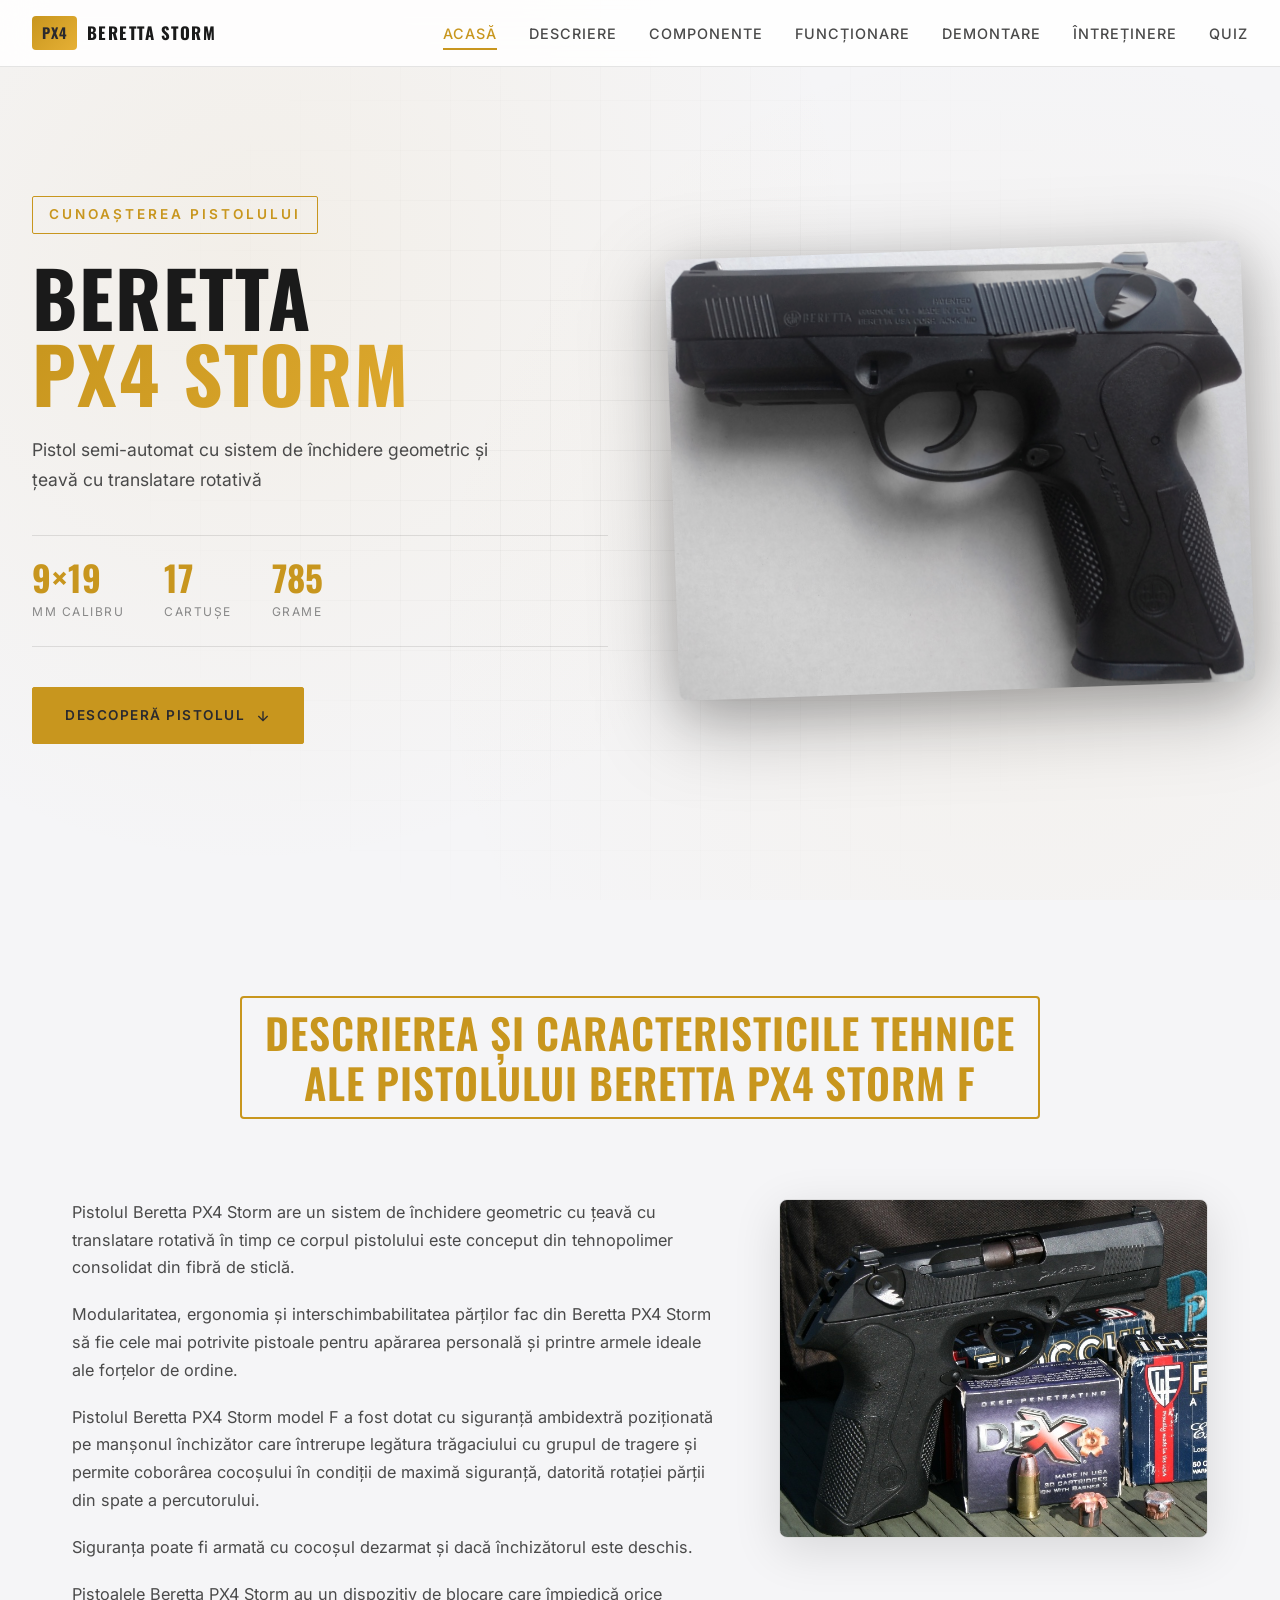
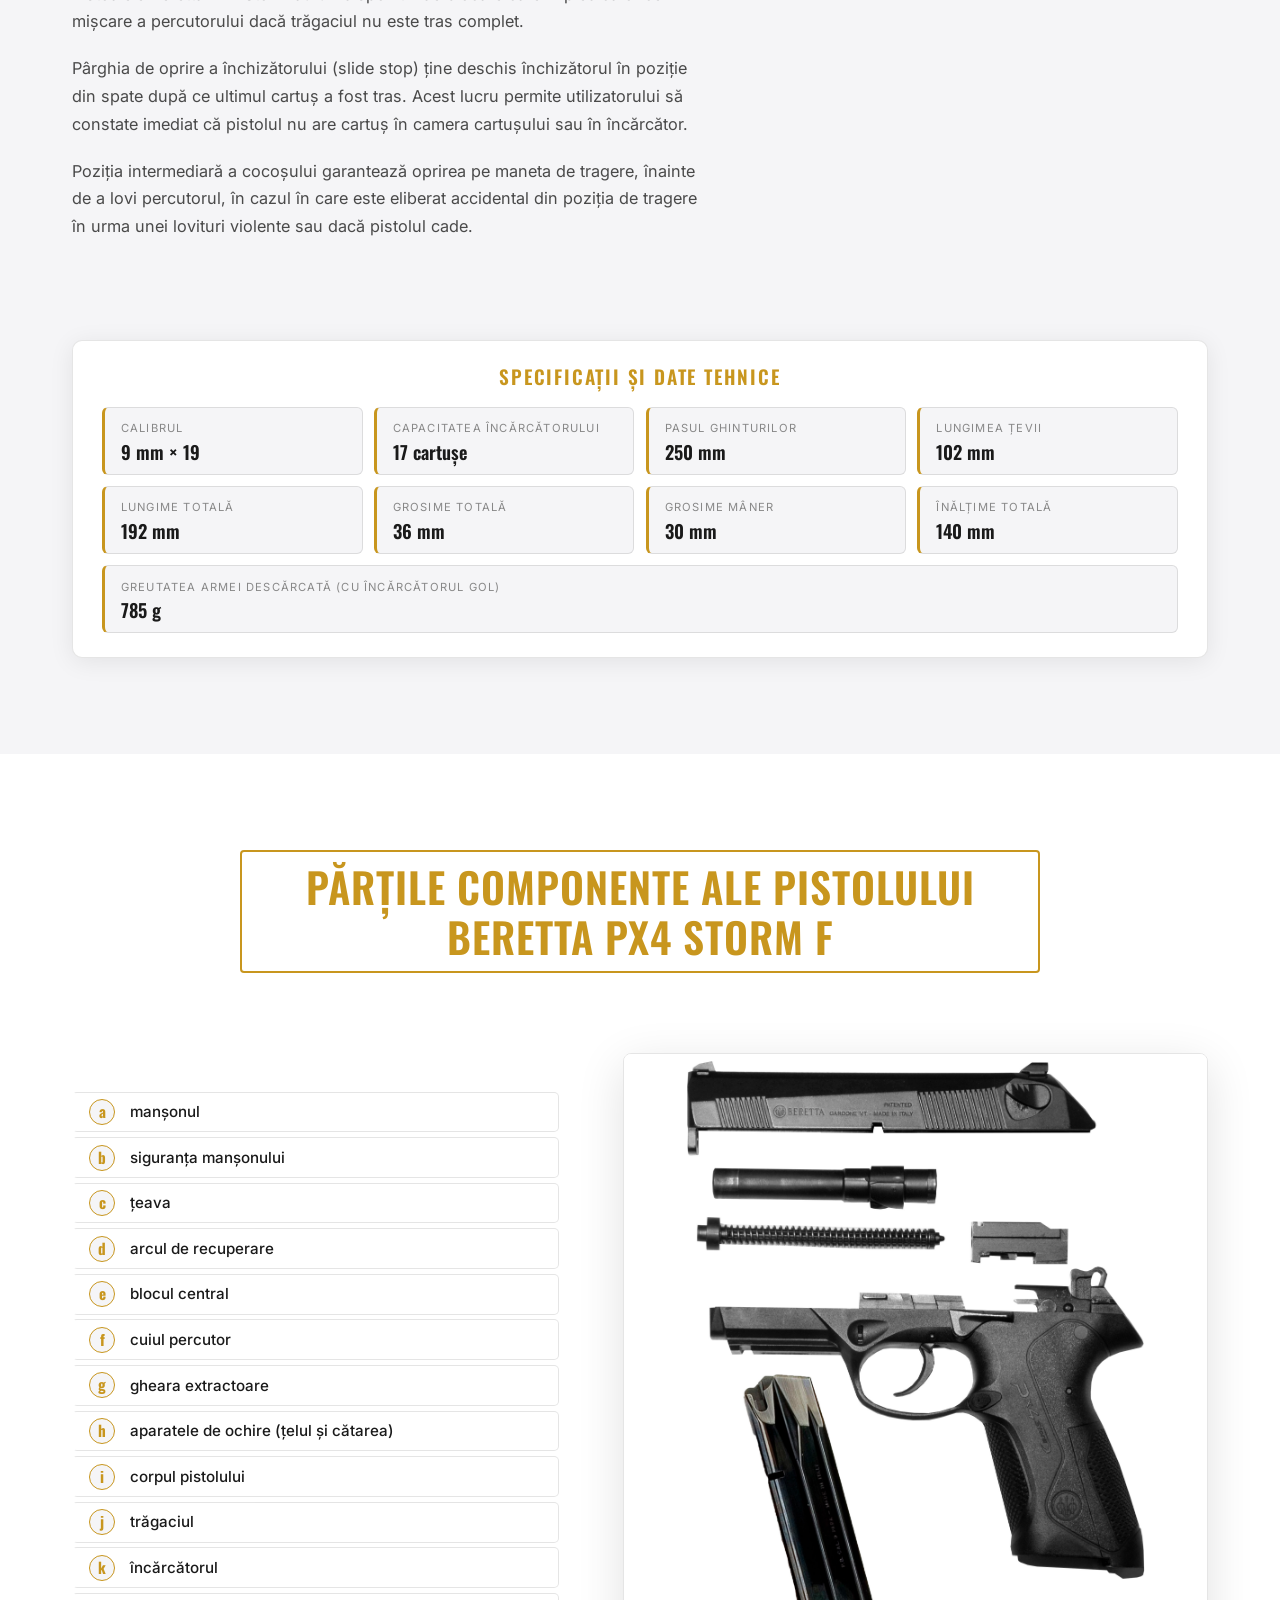
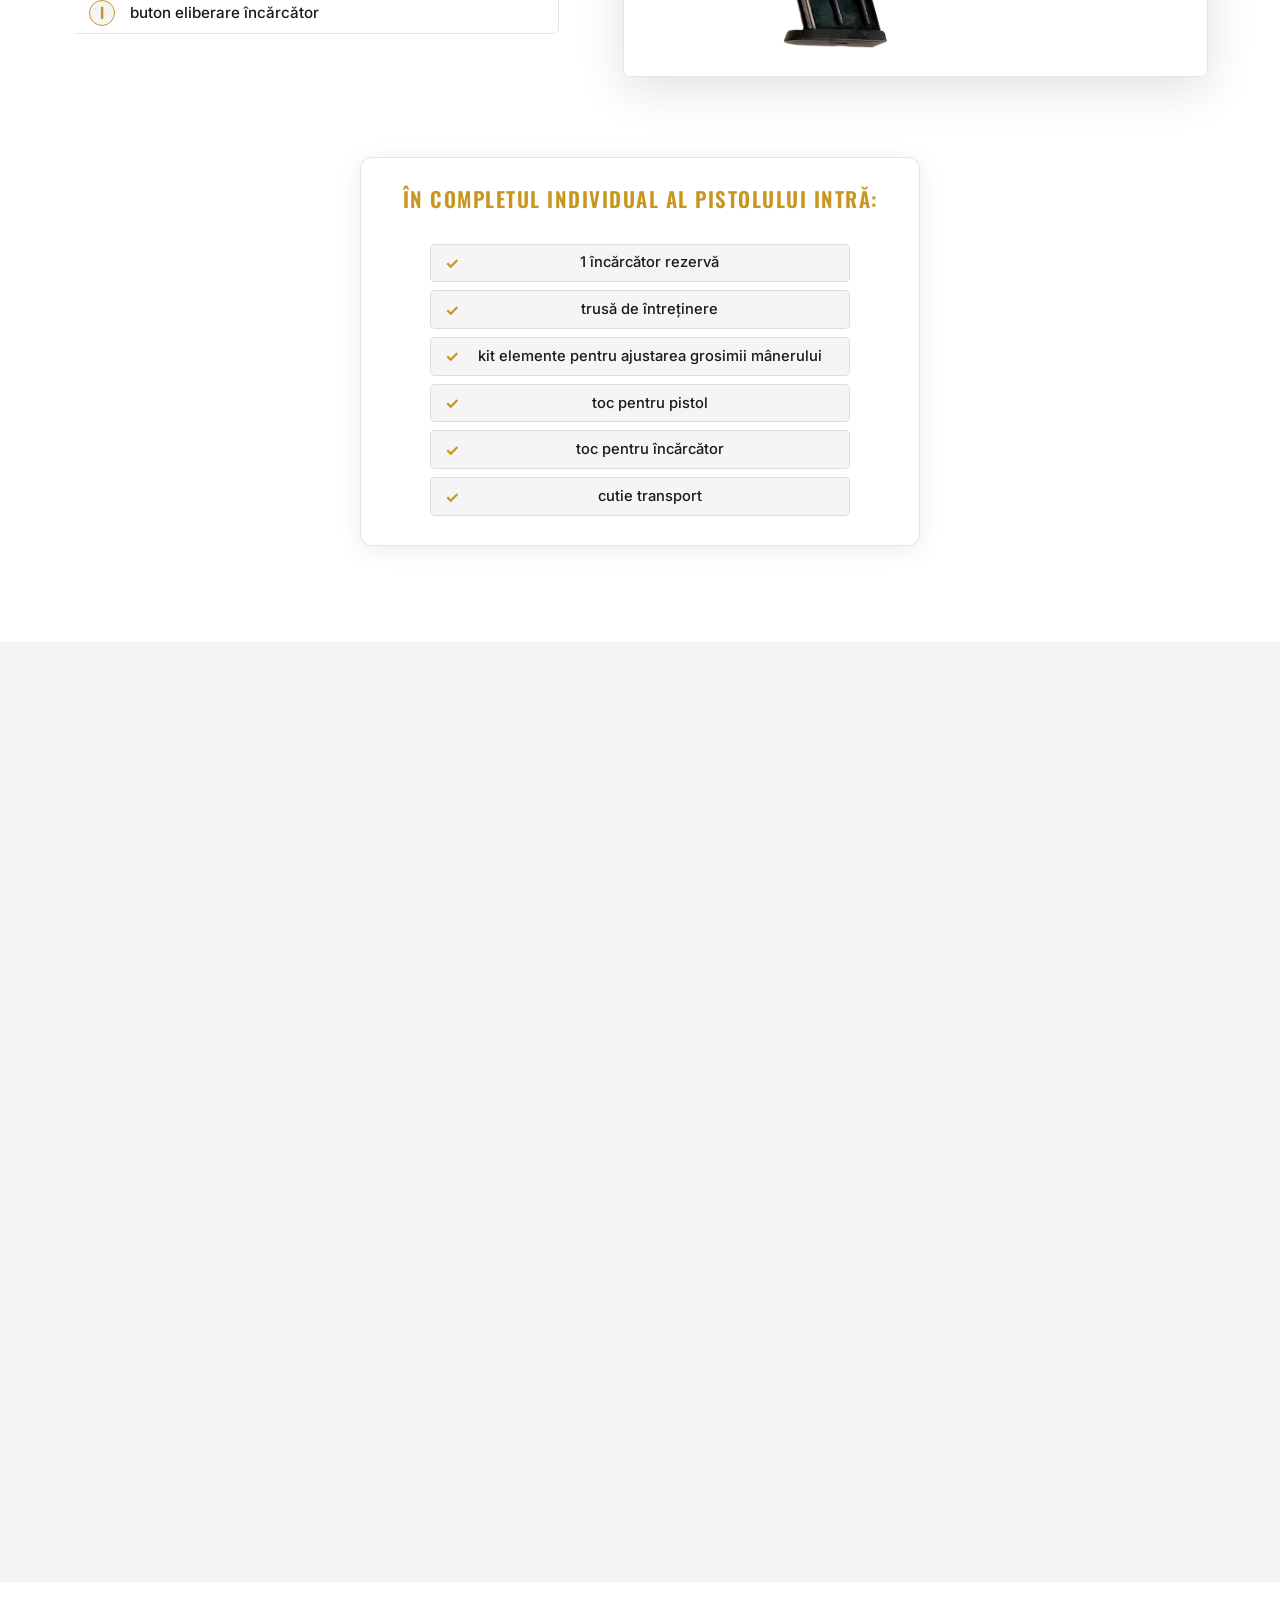
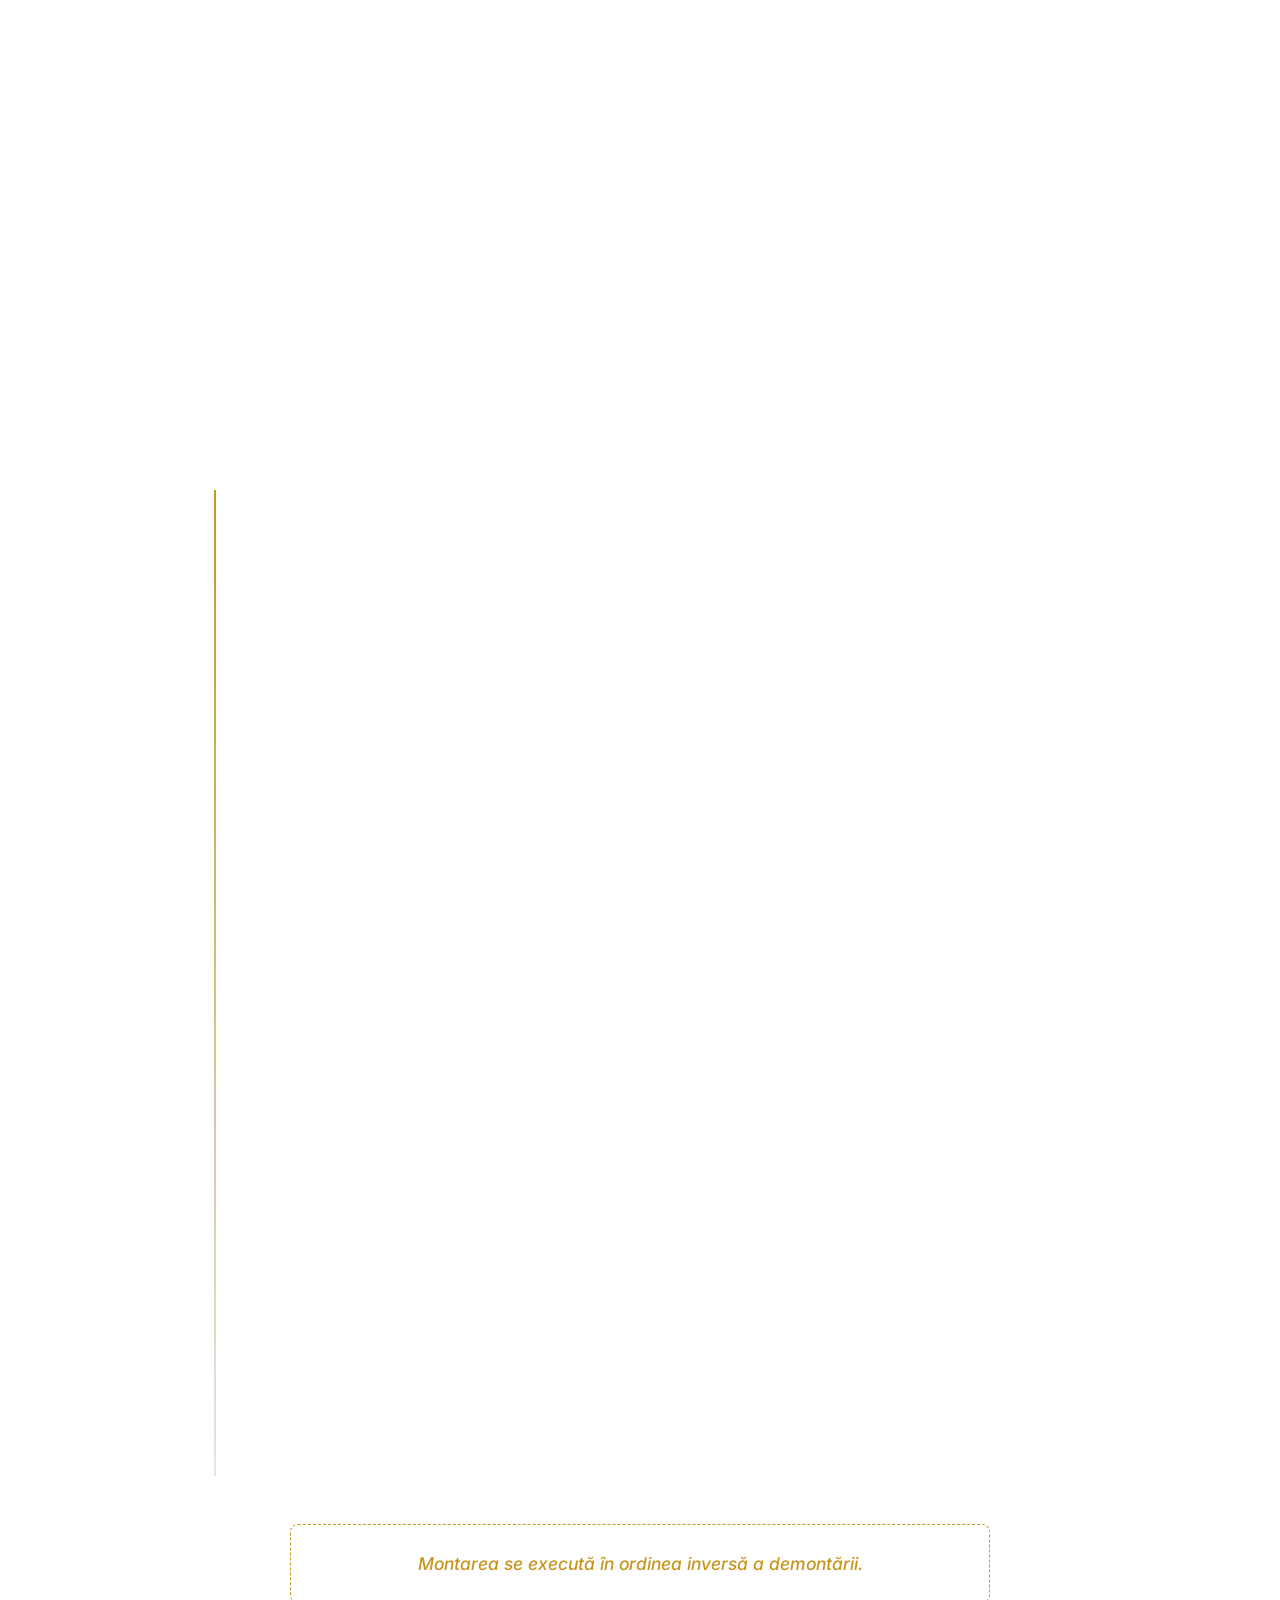
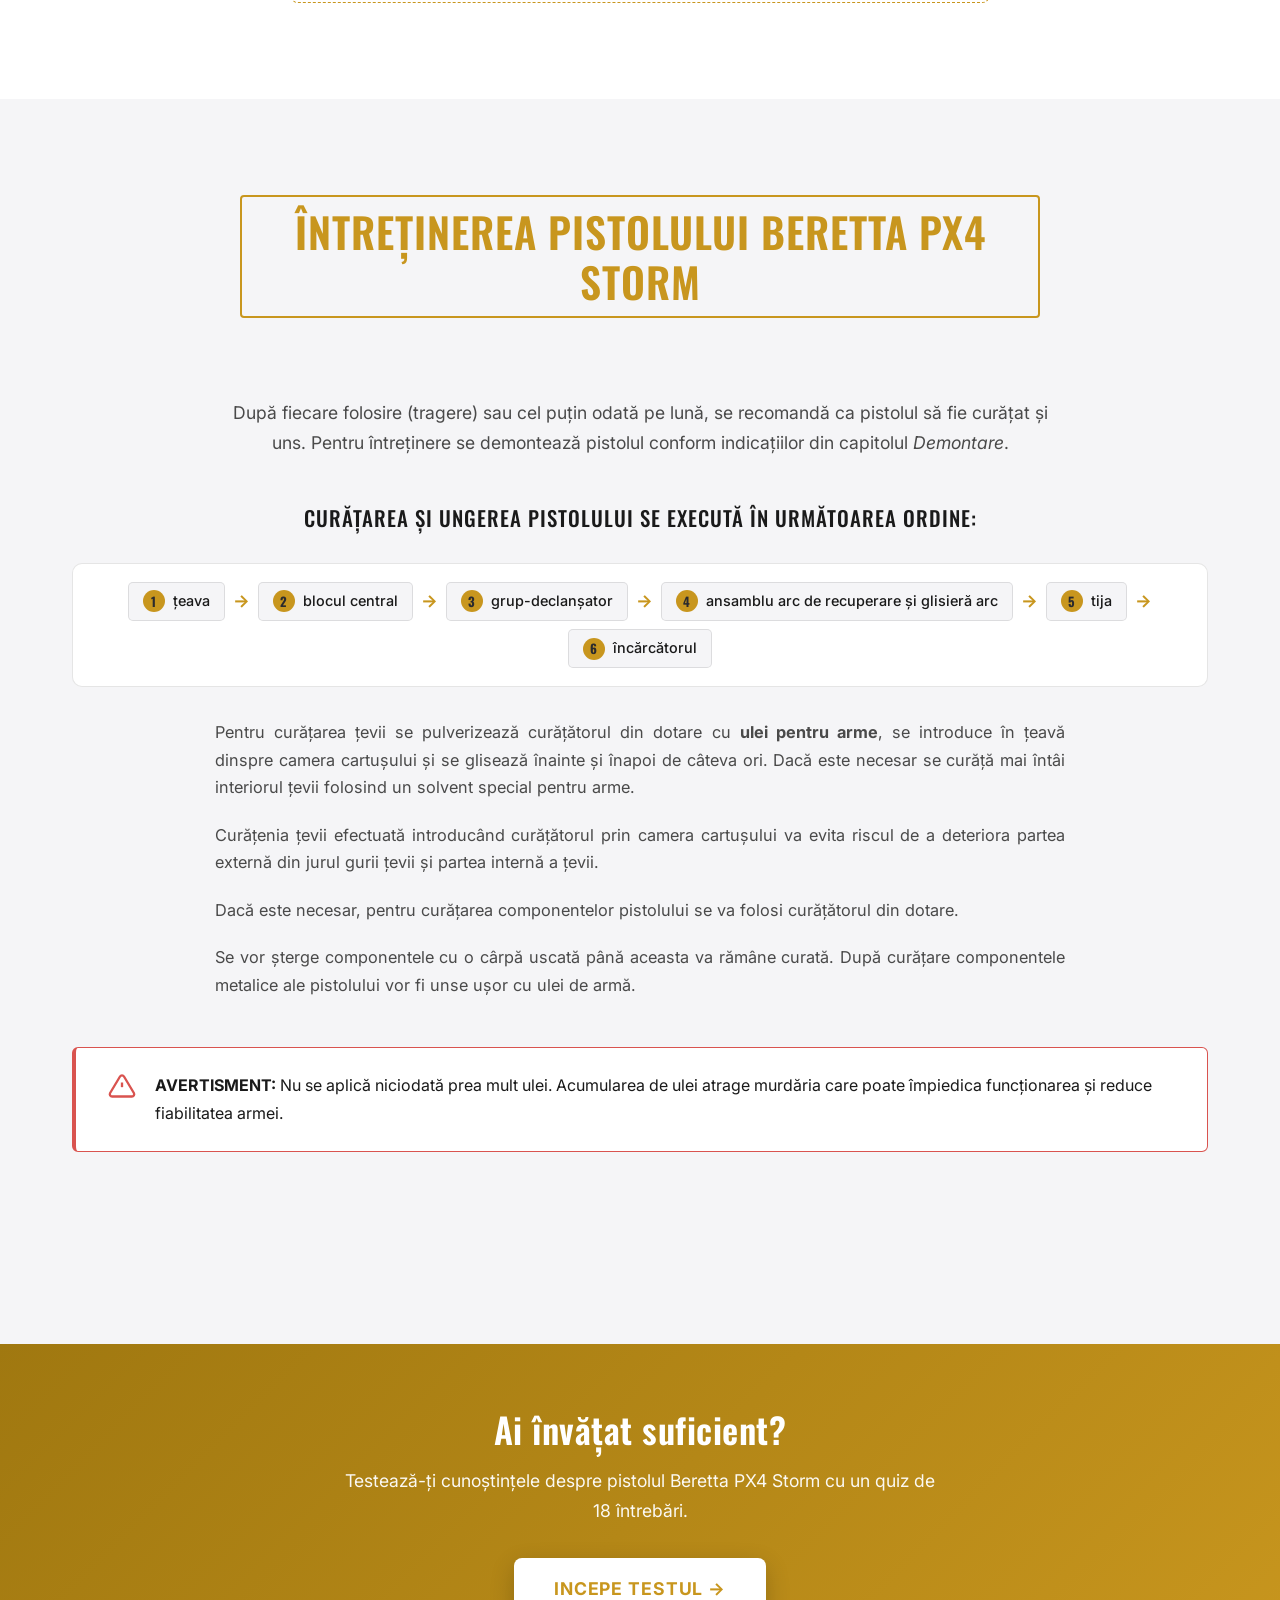
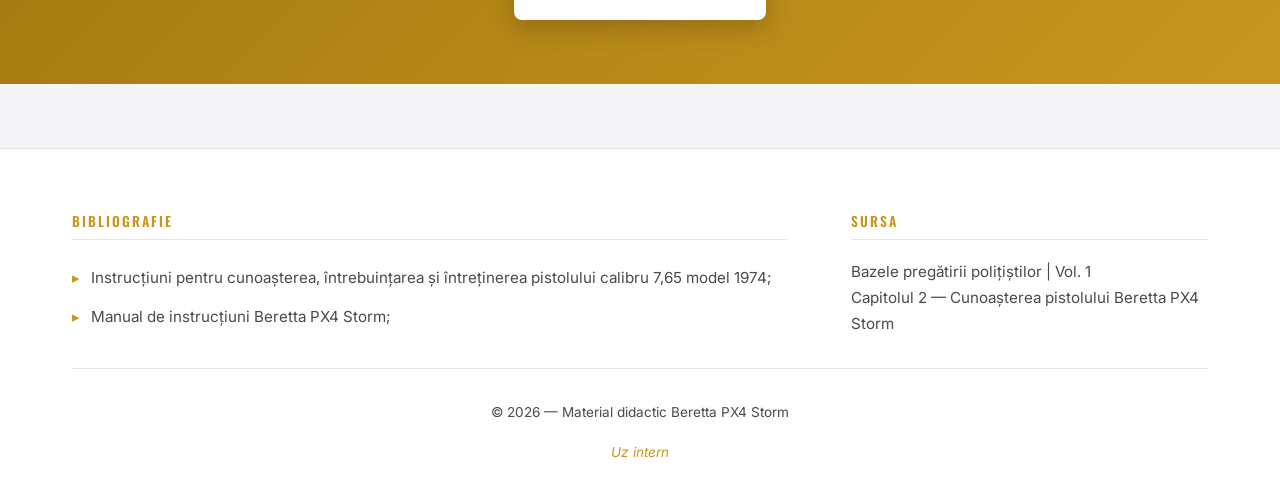
==== commit cb178145: "Update index.html" ====
--- a/index.html
+++ b/index.html
@@ -160,7 +160,7 @@
                         <li data-part="i"><span class="part-letter">i</span><span class="part-name">corpul pistolului</span></li>
                         <li data-part="j"><span class="part-letter">j</span><span class="part-name">trăgaciul</span></li>
                         <li data-part="k"><span class="part-letter">k</span><span class="part-name">încărcătorul</span></li>
-                        <li data-part="l"><span class="part-letter">k</span><span class="part-name">buton eliberare încărcător</span></li>
+                        <li data-part="l"><span class="part-letter">l</span><span class="part-name">buton eliberare încărcător</span></li>
                     </ul>
                 </div>
                 <div class="components-image reveal">
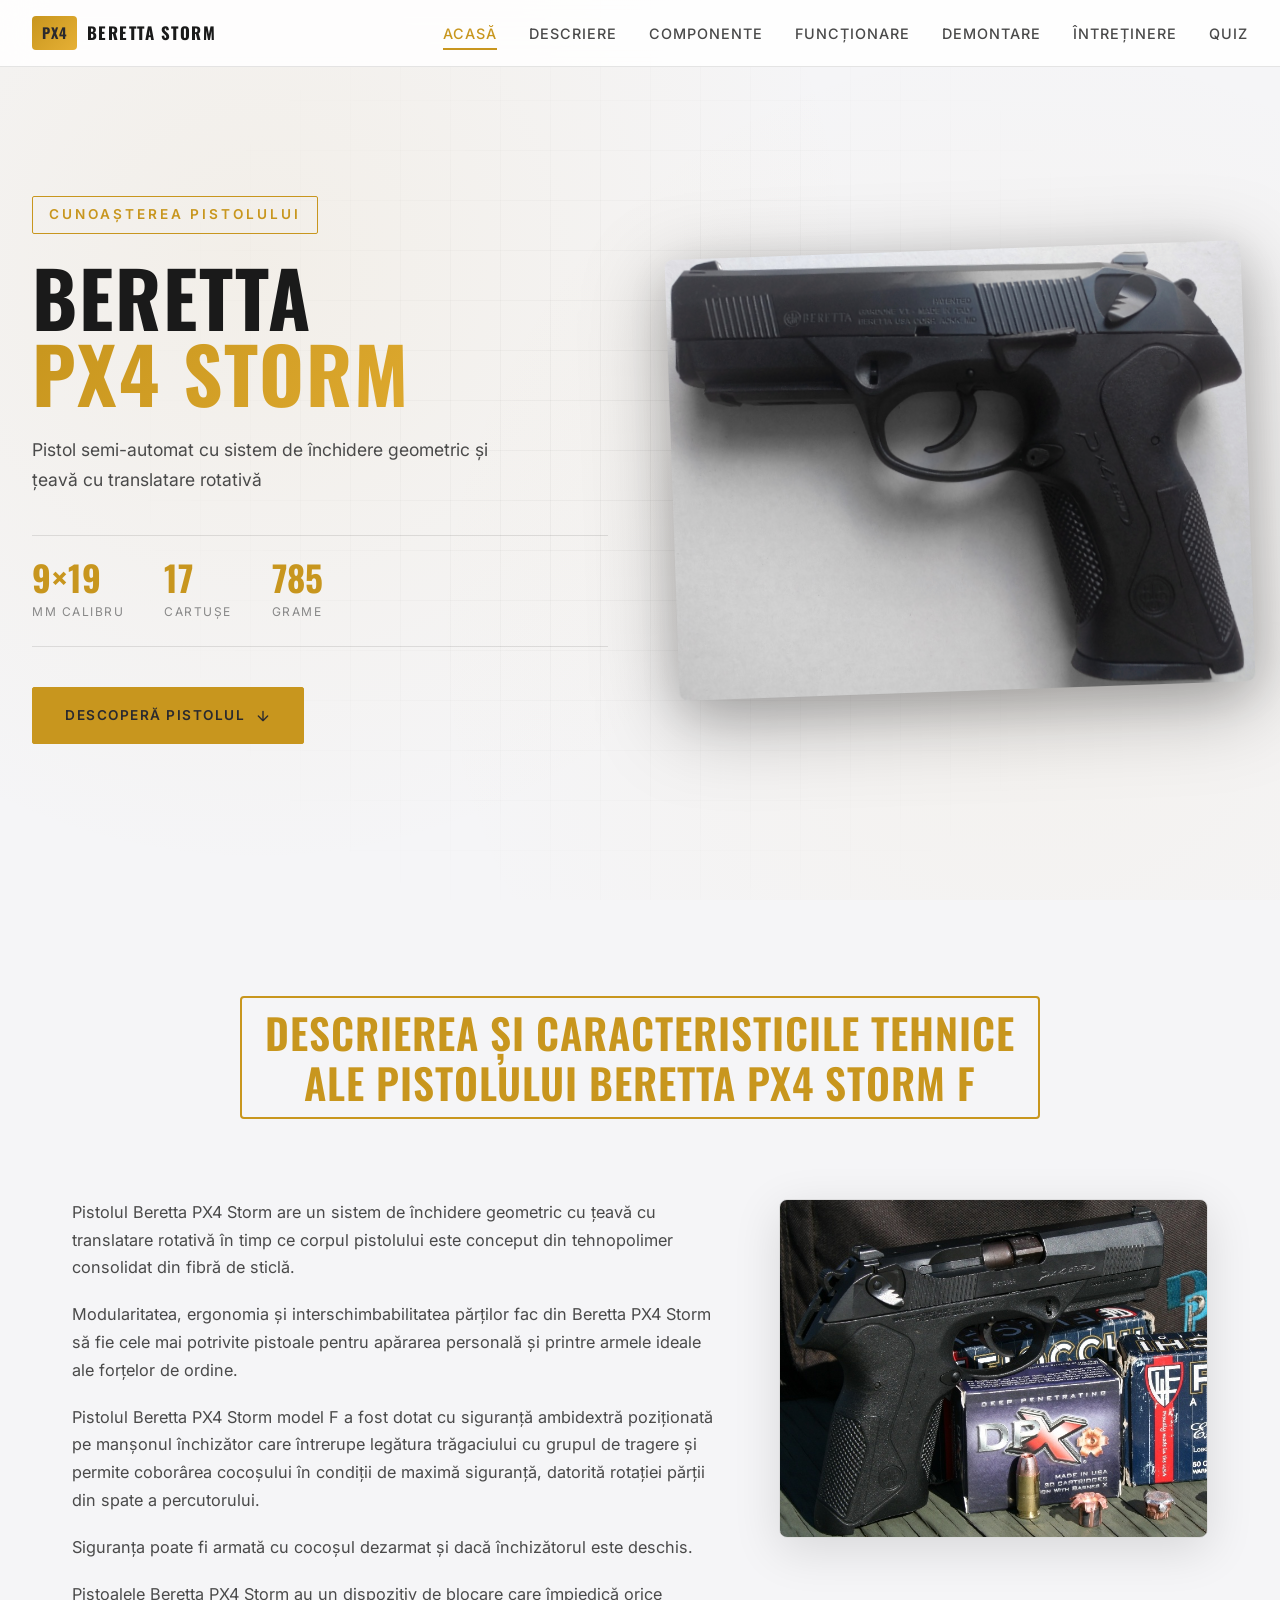
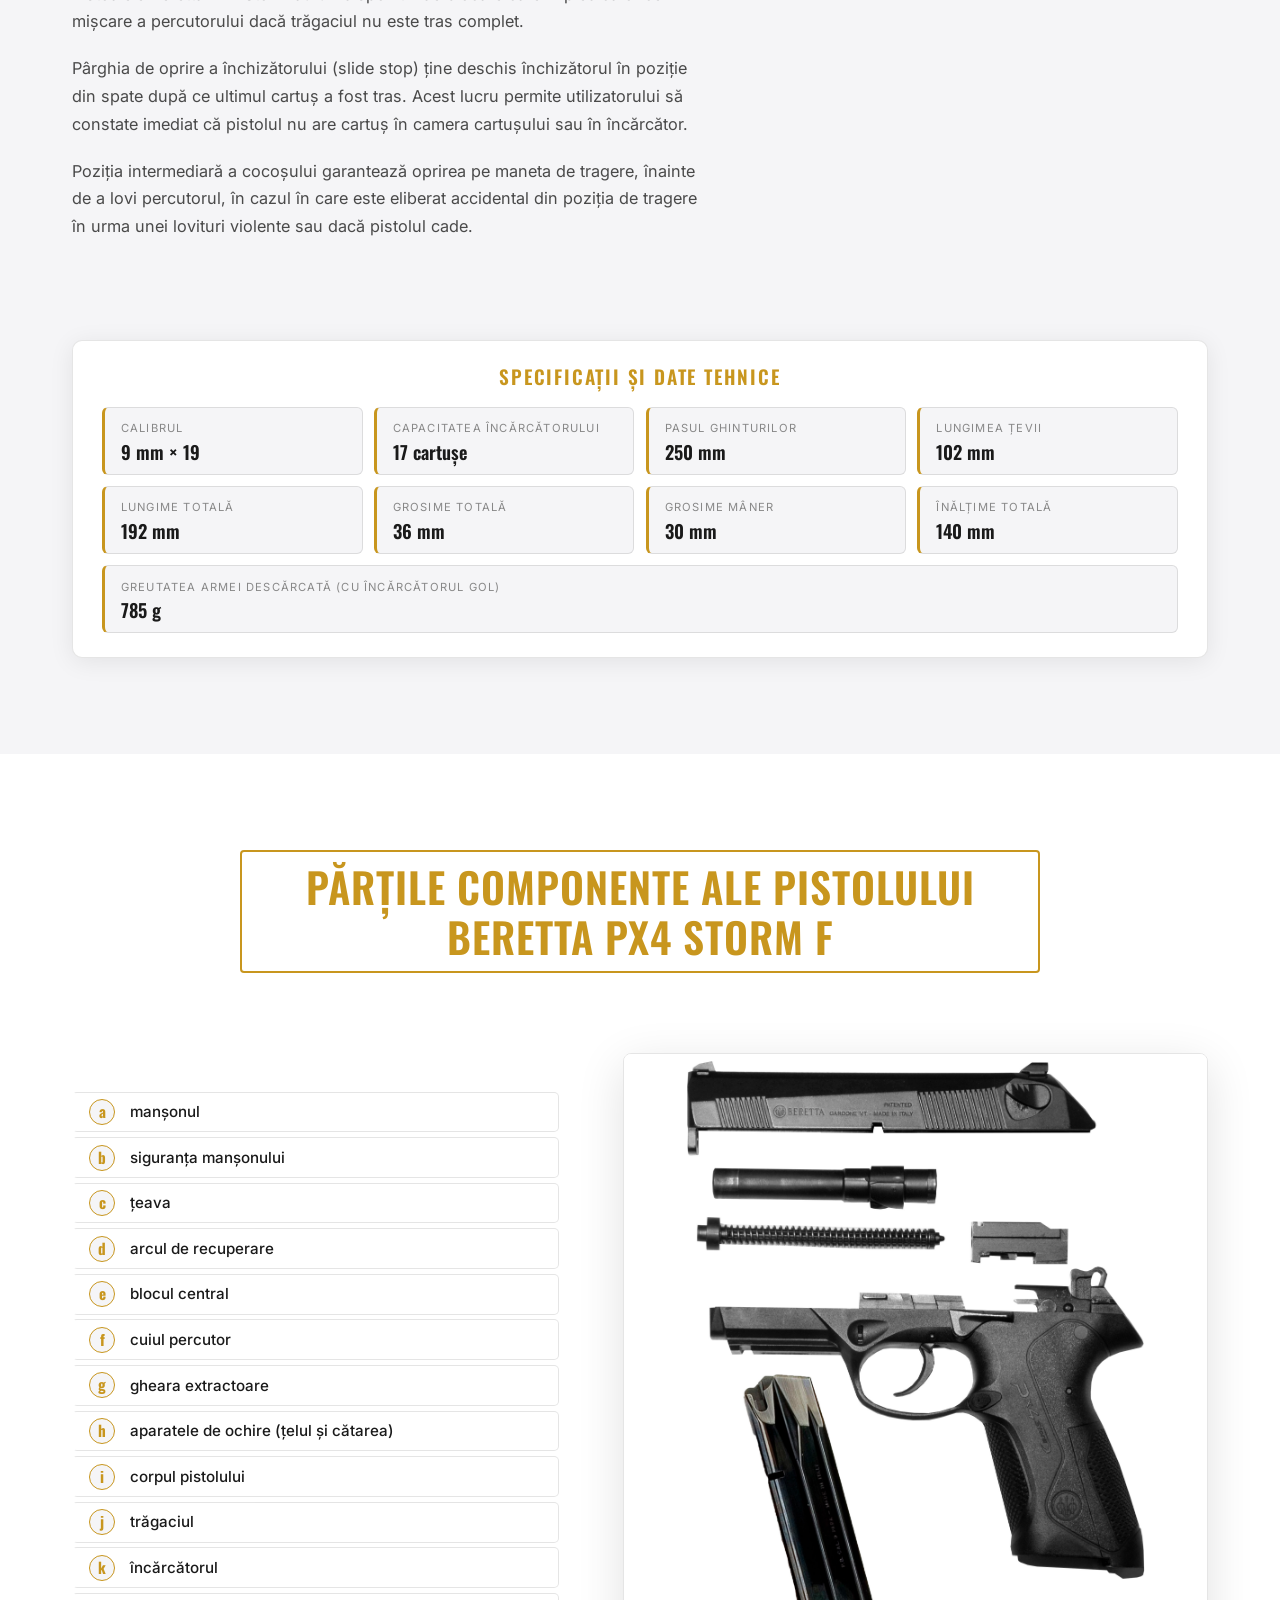
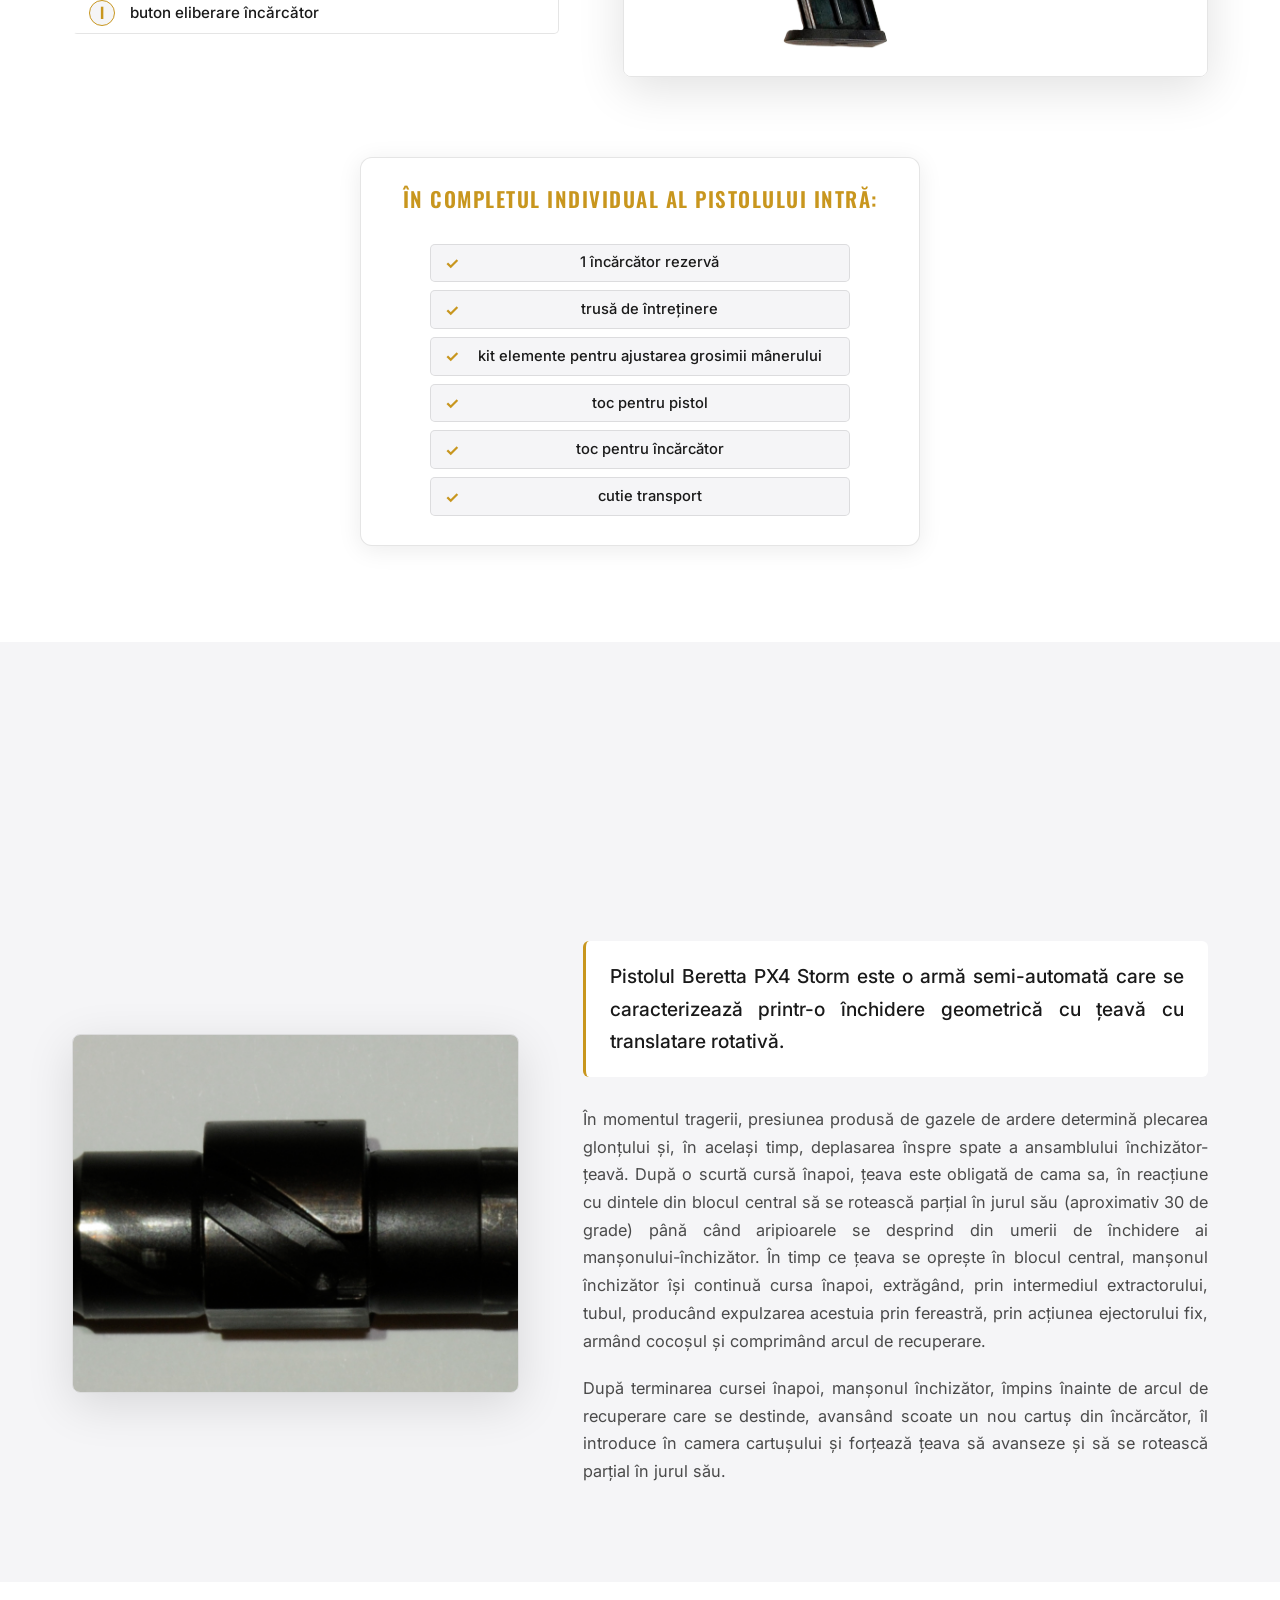
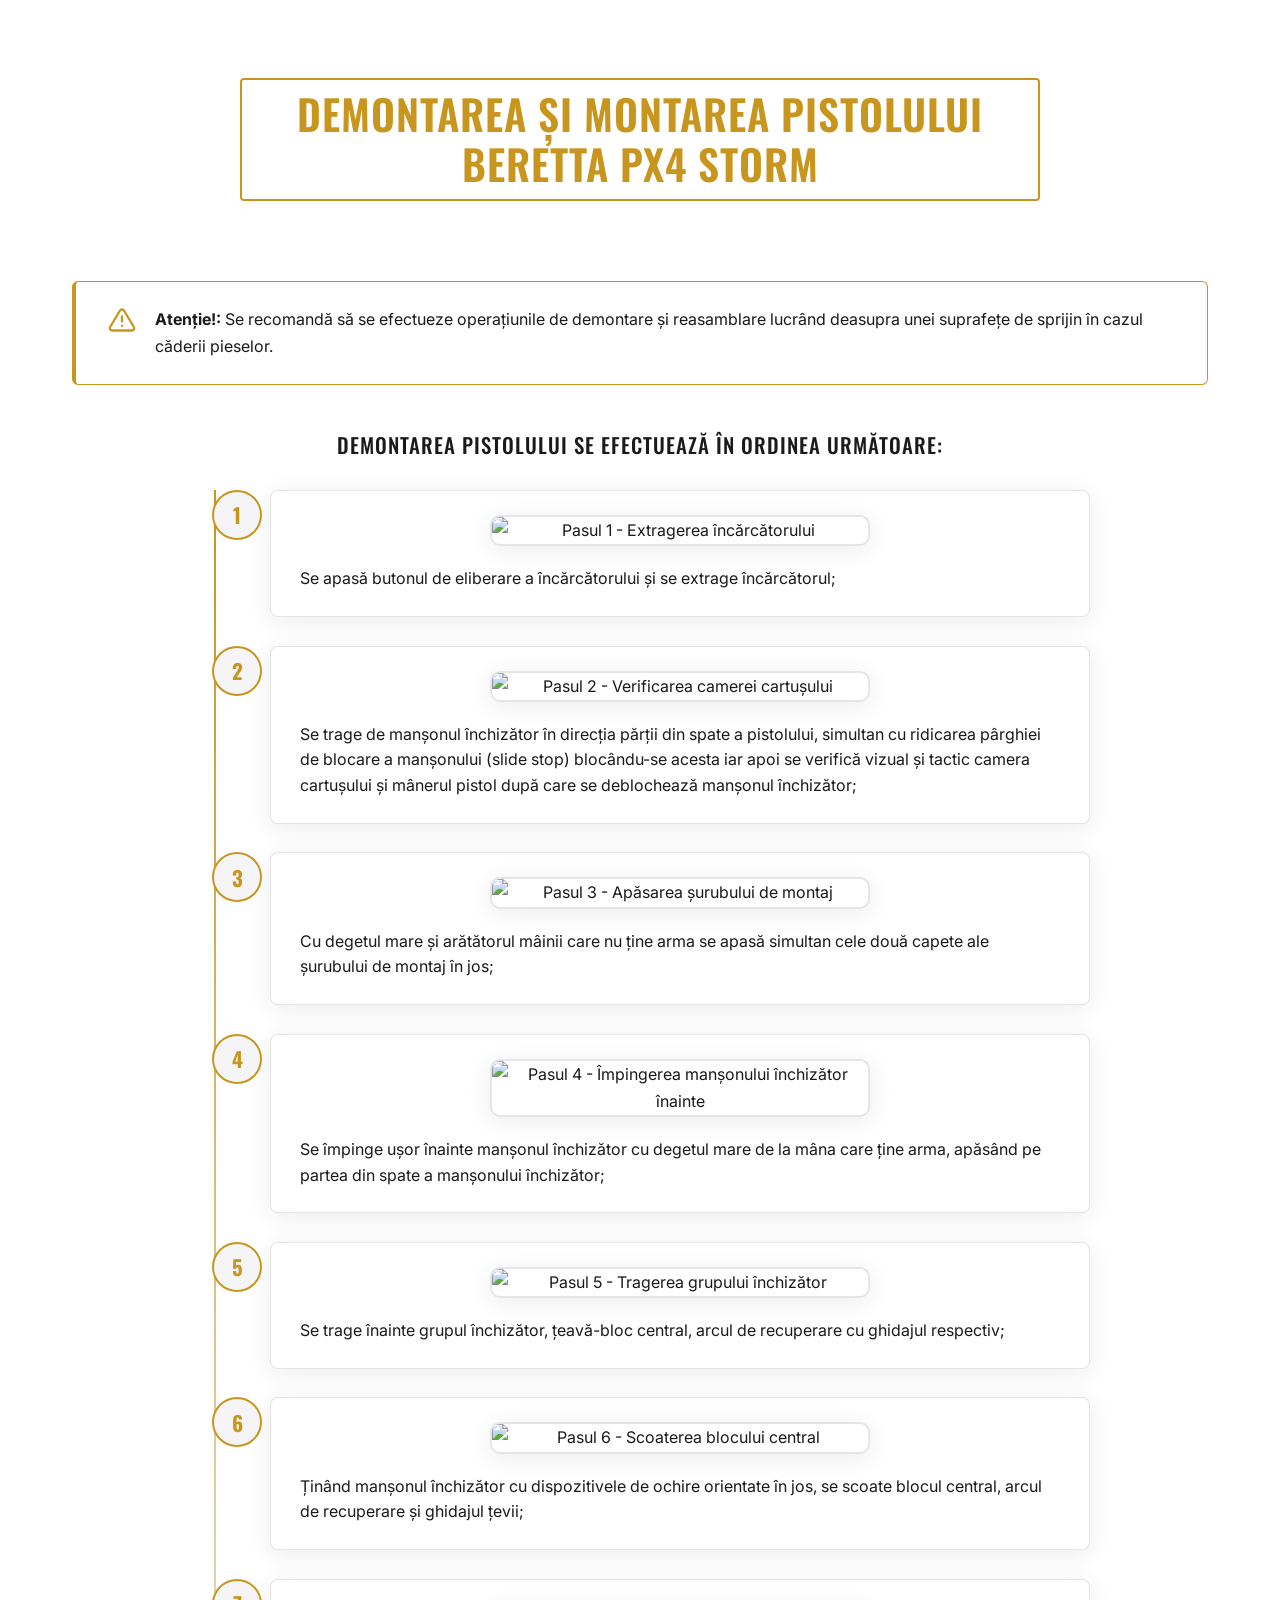
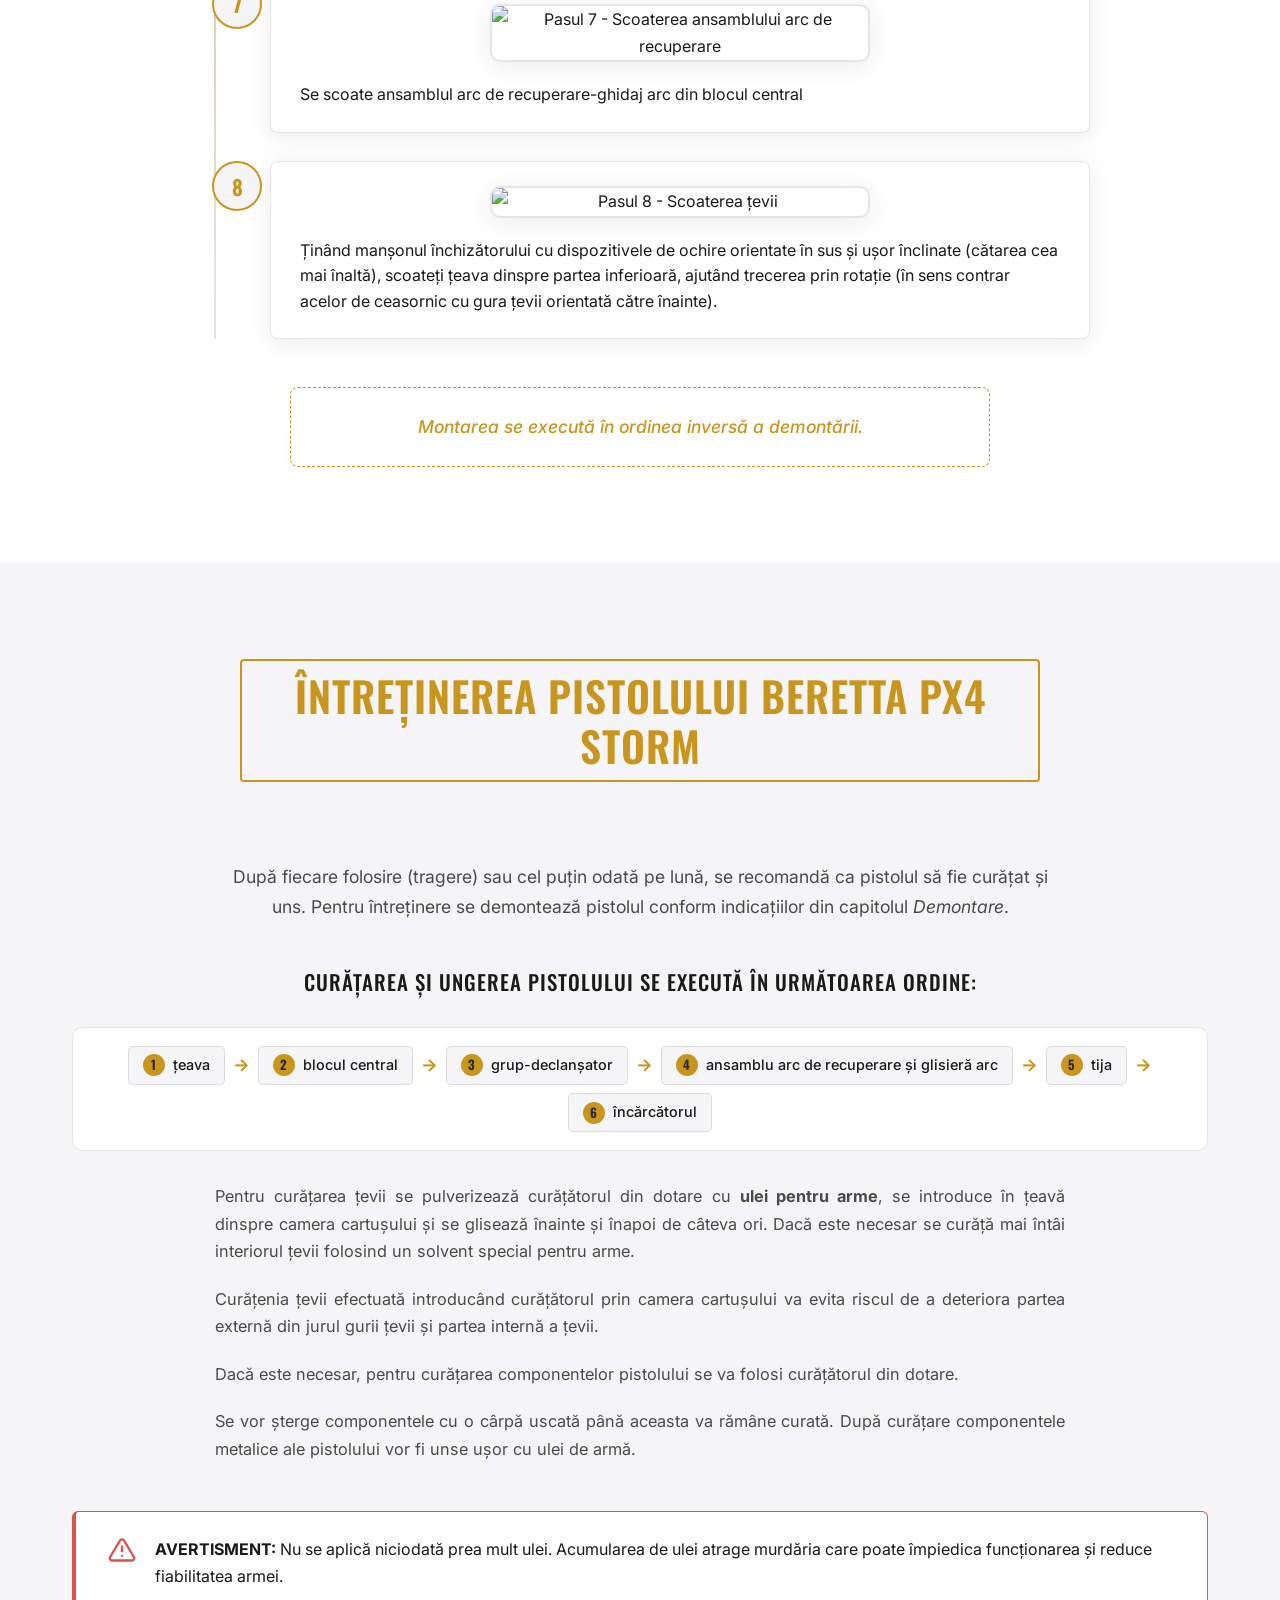
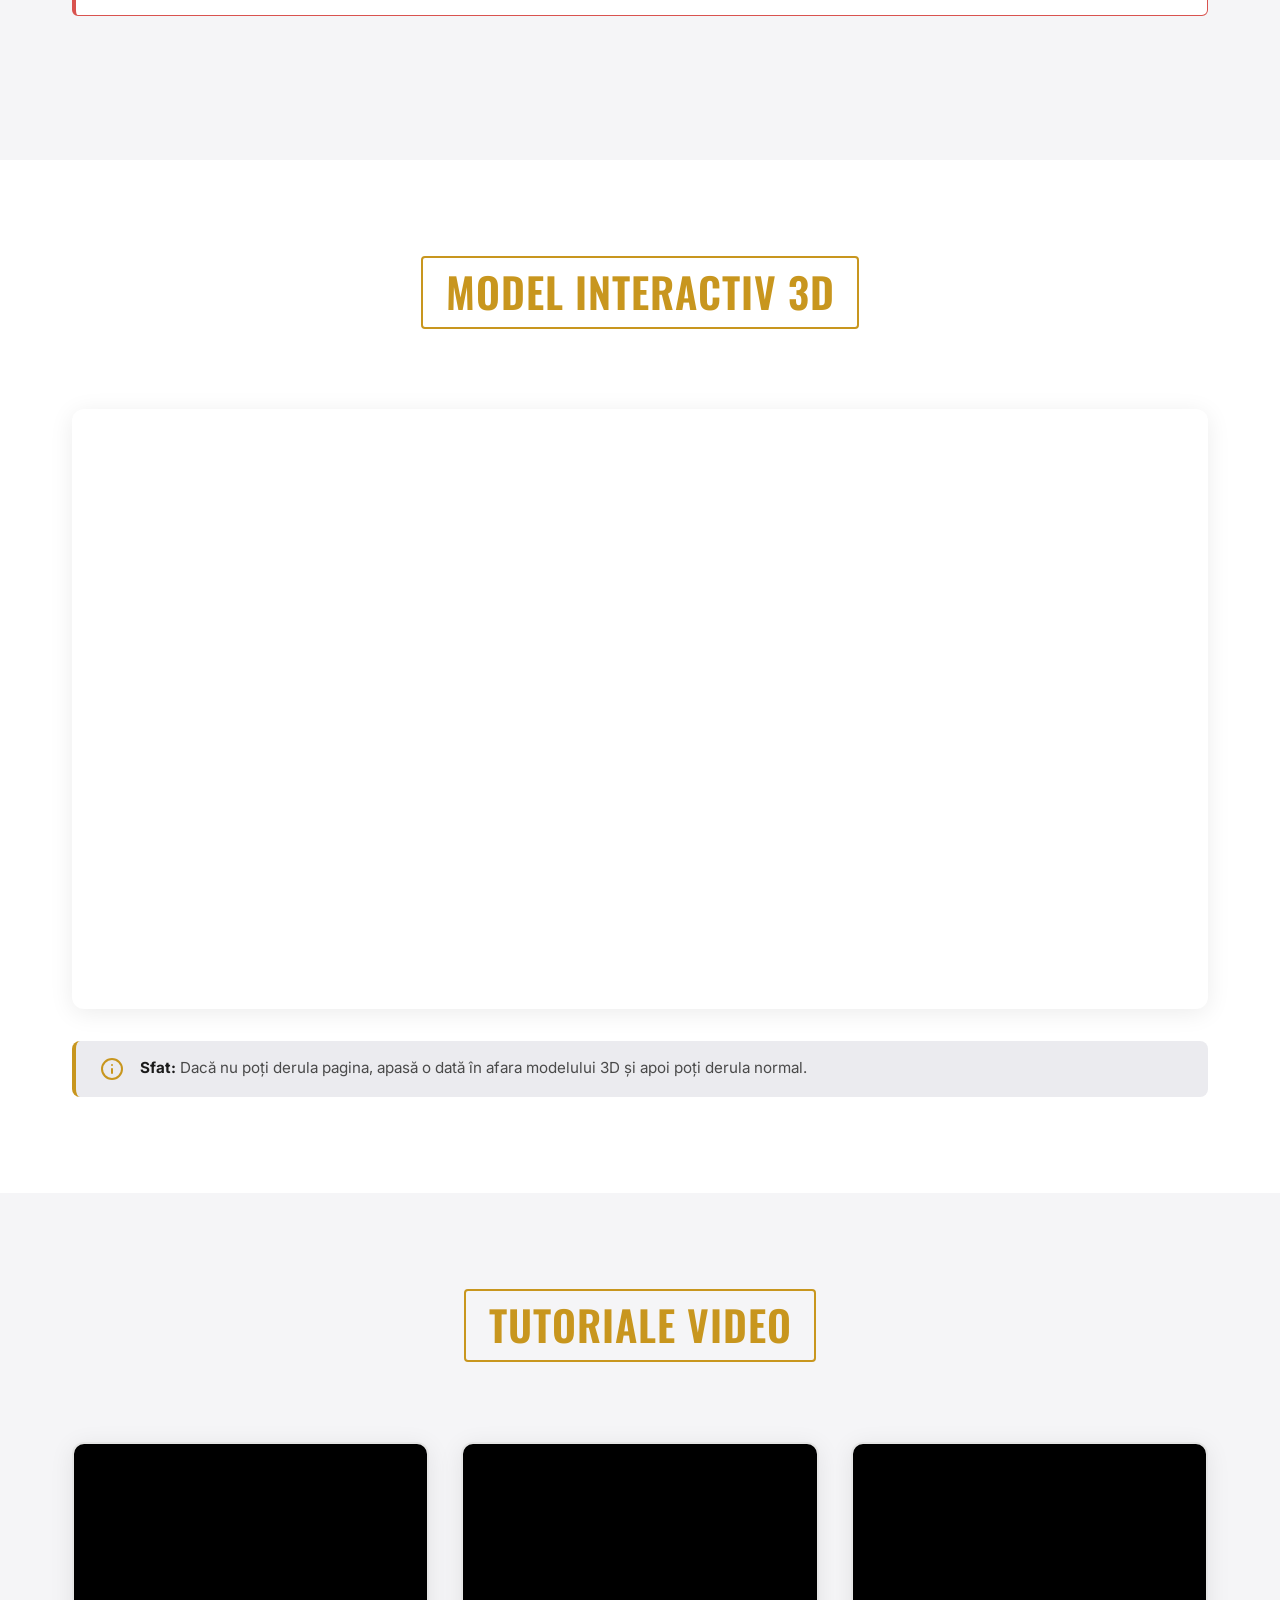
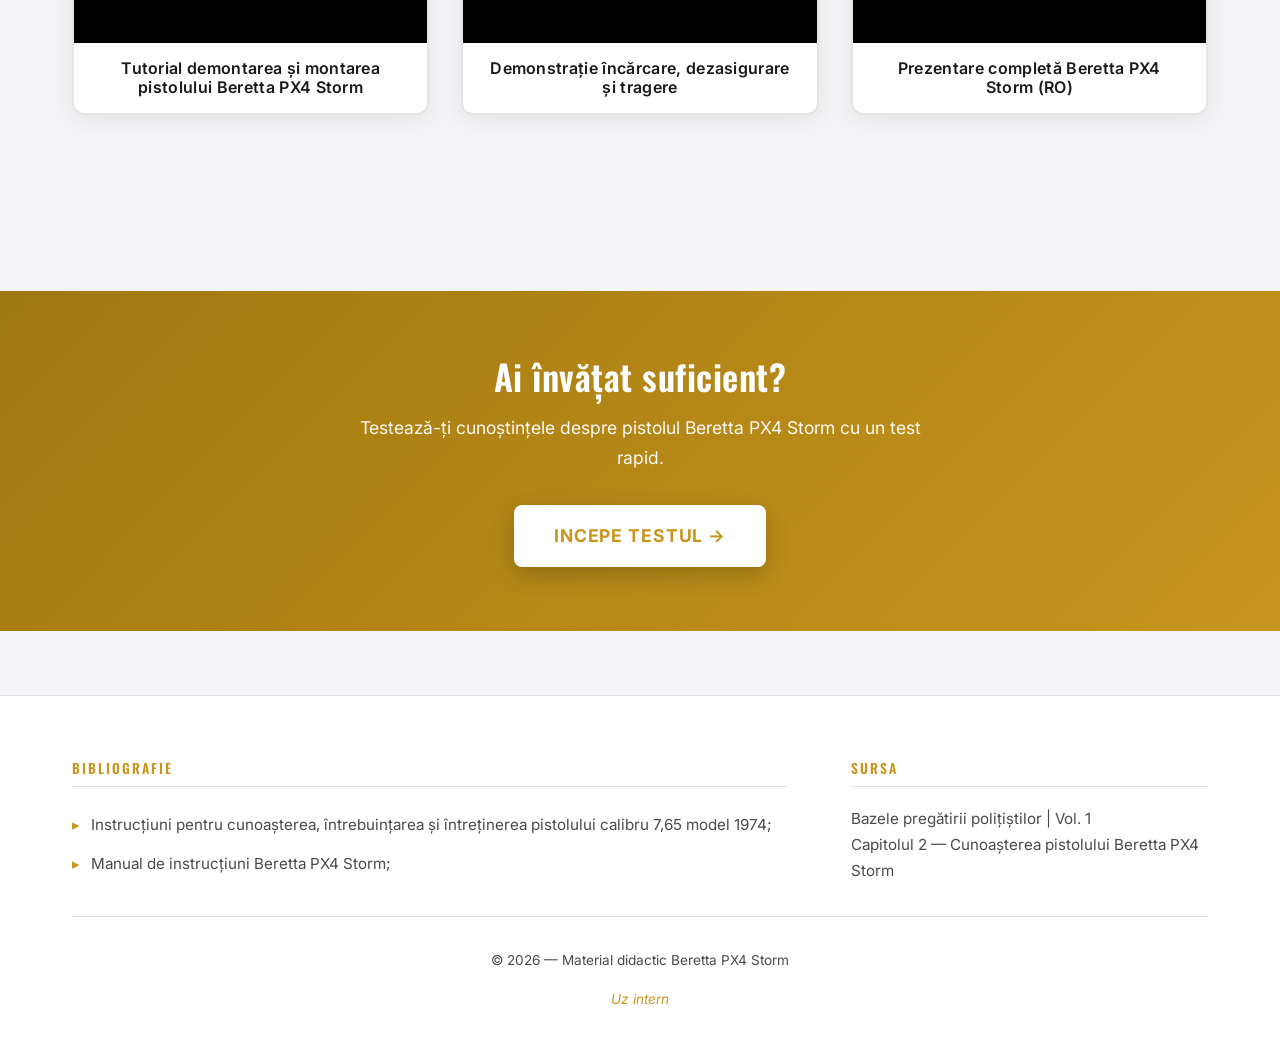
==== commit b474996d: "Add files via upload" ====
--- a/index.html
+++ b/index.html
@@ -3,6 +3,10 @@
 <head>
     <meta charset="UTF-8">
     <meta name="viewport" content="width=device-width, initial-scale=1.0">
+    <meta name="robots" content="noindex, nofollow, noarchive, nosnippet, noimageindex">
+    <meta name="googlebot" content="noindex, nofollow, noarchive, nosnippet, noimageindex">
+    <meta name="bingbot" content="noindex, nofollow, noarchive, nosnippet, noimageindex">
+    <meta name="yandex" content="noindex, nofollow">
     <title>Pistolul Beretta PX4 Storm</title>
     <link rel="stylesheet" href="style.css">
     <link rel="preconnect" href="https://fonts.googleapis.com">
@@ -168,14 +172,14 @@
                         <img src="images/beretta-px4-field-stripped2.jpg" alt="Beretta PX4 Storm cu părțile componente">
                         <span class="part-marker" data-part="a" style="top: 0%; left: 2%; width: 85%; height: 17%;"></span>
                         <span class="part-marker" data-part="b" style="top: 3%; left: 64%; width: 10%; height: 10%;"></span>
-                        <span class="part-marker" data-part="c" style="top: 16%; left: 7%; width: 58%; height: 10%;"></span>
-                        <span class="part-marker" data-part="d" style="top: 24.5%; left: 5%; width: 60%; height: 9%"></span>
-                        <span class="part-marker" data-part="e" style="top: 23%; left: 55%; width: 25%; height: 14%;"></span>
+                        <span class="part-marker" data-part="c" style="top: 17%; left: 7%; width: 58%; height: 10%;"></span>
+                        <span class="part-marker" data-part="d" style="top: 25.5%; left: 5%; width: 60%; height: 9%"></span>
+                        <span class="part-marker" data-part="e" style="top: 24%; left: 55%; width: 25%; height: 14%;"></span>
                         <span class="part-marker" data-part="h" style="top: 0%; left: 3%; width: 78%; height: 5%;"></span>
                         <span class="part-marker" data-part="i" style="top: 30%; left: 5%; width: 95%; height: 60%;"></span>
-                        <span class="part-marker" data-part="j" style="top: 44%; left: 43%; width: 13%; height: 13%;"></span>
-                        <span class="part-marker" data-part="k" style="top: 45%; left: 17%; width: 30%; height: 58%; transform: rotate(-15deg);"></span>
-                        <span class="part-marker" data-part="l" style="top: 51%; left: 56%; width: 10%; height: 10%;"></span>
+                        <span class="part-marker" data-part="j" style="top: 46%; left: 43%; width: 13%; height: 13%;"></span>
+                        <span class="part-marker" data-part="k" style="top: 47%; left: 17%; width: 30%; height: 58%; transform: rotate(-15deg);"></span>
+                        <span class="part-marker" data-part="l" style="top: 53%; left: 56%; width: 10%; height: 10%;"></span>
                     </div>
                 </div>
             </div>
@@ -234,48 +238,56 @@
                 <div class="timeline-item reveal">
                     <div class="timeline-marker">1</div>
                     <div class="timeline-content">
+                        <img src="images/demontare-1.png" alt="Pasul 1 - Extragerea încărcătorului" class="timeline-image">
                         <p>Se apasă butonul de eliberare a încărcătorului și se extrage încărcătorul;</p>
                     </div>
                 </div>
                 <div class="timeline-item reveal">
                     <div class="timeline-marker">2</div>
                     <div class="timeline-content">
+                        <img src="images/demontare-3.png" alt="Pasul 2 - Verificarea camerei cartușului" class="timeline-image">
                         <p>Se trage de manșonul închizător în direcția părții din spate a pistolului, simultan cu ridicarea pârghiei de blocare a manșonului (slide stop) blocându-se acesta iar apoi se verifică vizual și tactic camera cartușului și mânerul pistol după care se deblochează manșonul închizător;</p>
                     </div>
                 </div>
                 <div class="timeline-item reveal">
                     <div class="timeline-marker">3</div>
                     <div class="timeline-content">
+                        <img src="images/demontare-5.png" alt="Pasul 3 - Apăsarea șurubului de montaj" class="timeline-image">
                         <p>Cu degetul mare și arătătorul mâinii care nu ține arma se apasă simultan cele două capete ale șurubului de montaj în jos;</p>
                     </div>
                 </div>
                 <div class="timeline-item reveal">
                     <div class="timeline-marker">4</div>
                     <div class="timeline-content">
+                        <img src="images/demontare-6.png" alt="Pasul 4 - Împingerea manșonului închizător înainte" class="timeline-image">
                         <p>Se împinge ușor înainte manșonul închizător cu degetul mare de la mâna care ține arma, apăsând pe partea din spate a manșonului închizător;</p>
                     </div>
                 </div>
                 <div class="timeline-item reveal">
                     <div class="timeline-marker">5</div>
                     <div class="timeline-content">
+                        <img src="images/demontare-7.png" alt="Pasul 5 - Tragerea grupului închizător" class="timeline-image">
                         <p>Se trage înainte grupul închizător, țeavă-bloc central, arcul de recuperare cu ghidajul respectiv;</p>
                     </div>
                 </div>
                 <div class="timeline-item reveal">
                     <div class="timeline-marker">6</div>
                     <div class="timeline-content">
+                        <img src="images/demontare-8.png" alt="Pasul 6 - Scoaterea blocului central" class="timeline-image">
                         <p>Ținând manșonul închizător cu dispozitivele de ochire orientate în jos, se scoate blocul central, arcul de recuperare și ghidajul țevii;</p>
                     </div>
                 </div>
                 <div class="timeline-item reveal">
                     <div class="timeline-marker">7</div>
                     <div class="timeline-content">
-                        <p>Se scoate ansamblul arc de recuperare-ghidaj arc din blocul central;</p>
+                        <img src="images/demontare-10.png" alt="Pasul 7 - Scoaterea ansamblului arc de recuperare" class="timeline-image">
+                        <p>Se scoate ansamblul arc de recuperare-ghidaj arc din blocul central</p>
                     </div>
                 </div>
                 <div class="timeline-item reveal">
                     <div class="timeline-marker">8</div>
                     <div class="timeline-content">
+                        <img src="images/demontare-9.png" alt="Pasul 8 - Scoaterea țevii" class="timeline-image">
                         <p>Ținând manșonul închizătorului cu dispozitivele de ochire orientate în sus și ușor înclinate (cătarea cea mai înaltă), scoateți țeava dinspre partea inferioară, ajutând trecerea prin rotație (în sens contrar acelor de ceasornic cu gura țevii orientată către înainte).</p>
                     </div>
                 </div>
@@ -331,12 +343,66 @@
         </div>
     </section>
 
+    <!-- 3D MODEL SECTION -->
+    <section id="model-3d" class="section section-alt">
+        <div class="container">
+            <div class="section-header reveal">
+                <h2 class="section-title">Model interactiv 3D</h2>
+            </div>
+
+            <div class="model-3d-section reveal">
+                <div class="model-3d-container">
+                    <div class="sketchfab-embed-wrapper">
+                        <iframe title="Beretta Px4 Storm" frameborder="0" allowfullscreen mozallowfullscreen="true" webkitallowfullscreen="true" allow="autoplay; fullscreen; xr-spatial-tracking" xr-spatial-tracking execution-while-out-of-viewport execution-while-not-rendered web-share src="https://sketchfab.com/models/4a12d3cc033d47c6a6cc881a6b186f17/embed"></iframe>
+                    </div>
+                </div>
+
+                <div class="model-3d-tip">
+                    <svg viewBox="0 0 24 24" fill="none" stroke="currentColor" stroke-width="2"><circle cx="12" cy="12" r="10"/><line x1="12" y1="16" x2="12" y2="12"/><line x1="12" y1="8" x2="12.01" y2="8"/></svg>
+                    <p><strong>Sfat:</strong> Dacă nu poți derula pagina, apasă o dată în afara modelului 3D și apoi poți derula normal.</p>
+                </div>
+            </div>
+        </div>
+    </section>
+
+    <!-- VIDEO TUTORIALS SECTION -->
+    <section id="videos" class="section">
+        <div class="container">
+            <div class="section-header reveal">
+                <h2 class="section-title">Tutoriale video</h2>
+            </div>
+
+            <div class="videos-section reveal">
+                <div class="videos-grid" id="videosContainer">
+                    <div class="video-card">
+                        <div class="video-wrapper">
+                            <iframe src="https://www.youtube.com/embed/aCo9n8Tk0gk" title="Tutorial demontare pistol Beretta PX4 Storm" frameborder="0" allow="accelerometer; autoplay; clipboard-write; encrypted-media; gyroscope; picture-in-picture; web-share" allowfullscreen></iframe>
+                        </div>
+                        <h4 class="video-title">Tutorial demontarea și montarea pistolului Beretta PX4 Storm</h4>
+                    </div>
+                    <div class="video-card">
+                        <div class="video-wrapper">
+                            <iframe src="https://www.youtube.com/embed/4Hb3KuLOnIU" title="Demonstrație încărcare armă și tragere" frameborder="0" allow="accelerometer; autoplay; clipboard-write; encrypted-media; gyroscope; picture-in-picture; web-share" allowfullscreen></iframe>
+                        </div>
+                        <h4 class="video-title">Demonstrație încărcare, dezasigurare și tragere</h4>
+                    </div>
+                    <div class="video-card">
+                        <div class="video-wrapper">
+                            <iframe src="https://www.youtube.com/embed/2wQciLGDldc?start=152" title="Video complet Beretta PX4 Storm în română" frameborder="0" allow="accelerometer; autoplay; clipboard-write; encrypted-media; gyroscope; picture-in-picture; web-share" allowfullscreen></iframe>
+                        </div>
+                        <h4 class="video-title">Prezentare completă Beretta PX4 Storm (RO)</h4>
+                    </div>
+                </div>
+            </div>
+        </div>
+    </section>
+
     <!-- TEST CTA -->
     <section class="test-cta">
         <div class="container">
             <div class="cta-content reveal">
                 <h2>Ai învățat suficient?</h2>
-                <p>Testează-ți cunoștințele despre pistolul Beretta PX4 Storm cu un quiz de 18 întrebări.</p>
+                <p>Testează-ți cunoștințele despre pistolul Beretta PX4 Storm cu un test rapid.</p>
                 <a href="quiz.html" class="cta-button">Incepe testul →</a>
             </div>
         </div>
@@ -360,11 +426,11 @@
                 </div>
             </div>
             <div class="footer-bottom">
-                <p>&copy; 2026 — Material didactic Beretta PX4 Storm </p><p class="footer-note">Uz intern</p>
+                <p>&copy; 2026 — Material didactic Beretta PX4 Storm</p><p class="footer-note">Uz intern</p>
             </div>
         </div>
     </footer>
 
-    <script src="script.js"></script>
+    <script src="script.js?v=2"></script>
 </body>
 </html>
--- a/style.css
+++ b/style.css
@@ -354,6 +354,8 @@
 .hero-cta svg {
     width: 16px;
     height: 16px;
+    stroke-linecap: round;
+    stroke-linejoin: round;
     animation: bounce 2s infinite;
 }
 
@@ -752,6 +754,8 @@
     height: 28px;
     color: var(--accent);
     flex-shrink: 0;
+    stroke-linecap: round;
+    stroke-linejoin: round;
 }
 
 .warning-box p {
@@ -1187,6 +1191,167 @@
         padding: 0.8rem 1.5rem;
         font-size: 0.95rem;
     }
+
+    .videos-grid {
+        grid-template-columns: 1fr;
+    }
+
+    .sketchfab-embed-wrapper {
+        height: 400px;
+    }
+}
+
+/* === TIMELINE IMAGES === */
+.timeline-image {
+    display: block;
+    width: 100%;
+    max-width: 380px;
+    height: auto;
+    border-radius: 10px;
+    margin: 0 auto 1.25rem auto;
+    border: 2px solid var(--border);
+    box-shadow: var(--shadow);
+    transition: transform 0.3s ease, box-shadow 0.3s ease;
+}
+
+.timeline-content {
+    text-align: center;
+}
+
+.timeline-content p {
+    text-align: left;
+}
+
+.timeline-image:hover {
+    transform: scale(1.02);
+    box-shadow: var(--shadow-lg);
+}
+
+.final-disassembly {
+    margin-top: 3rem;
+    text-align: center;
+    padding: 2rem;
+    background: var(--bg-card);
+    border-radius: 12px;
+    box-shadow: var(--shadow);
+    border: 2px solid var(--border);
+}
+
+.final-disassembly .subsection-title {
+    margin-bottom: 1.5rem;
+}
+
+.final-image {
+    width: 100%;
+    max-width: 600px;
+    height: auto;
+    border-radius: 10px;
+    border: 2px solid var(--border);
+    box-shadow: var(--shadow);
+}
+
+/* === MULTIMEDIA SECTION === */
+.videos-grid {
+    display: grid;
+    grid-template-columns: repeat(auto-fit, minmax(320px, 1fr));
+    gap: 2rem;
+    margin: 2rem 0;
+}
+
+.video-card {
+    background: var(--bg-card);
+    border-radius: 12px;
+    overflow: hidden;
+    box-shadow: var(--shadow);
+    transition: all 0.3s ease;
+    border: 2px solid var(--border);
+}
+
+.video-card:hover {
+    transform: translateY(-4px);
+    box-shadow: var(--shadow-lg);
+    border-color: var(--accent);
+}
+
+.video-wrapper {
+    position: relative;
+    width: 100%;
+    aspect-ratio: 16 / 9;
+    background: #000;
+    overflow: hidden;
+}
+
+.video-wrapper iframe {
+    position: absolute;
+    top: 0;
+    left: 0;
+    width: 100%;
+    height: 100%;
+    border: none;
+}
+
+.video-title {
+    padding: 1rem 1.25rem;
+    font-size: 1rem;
+    font-weight: 600;
+    color: var(--text-primary);
+    margin: 0;
+    text-align: center;
+    font-family: 'Inter', sans-serif;
+    letter-spacing: 0.02em;
+}
+
+.model-3d-container {
+    background: var(--bg-card);
+    border-radius: 12px;
+    overflow: hidden;
+    box-shadow: var(--shadow);
+    margin: 2rem 0;
+}
+
+.model-3d-tip {
+    display: flex;
+    align-items: center;
+    gap: 1rem;
+    margin-top: 1.5rem;
+    padding: 1rem 1.5rem;
+    background: var(--bg-alt);
+    border-left: 4px solid var(--accent);
+    border-radius: 8px;
+}
+
+.model-3d-tip svg {
+    width: 24px;
+    height: 24px;
+    stroke: var(--accent);
+    flex-shrink: 0;
+    stroke-linecap: round;
+    stroke-linejoin: round;
+}
+
+.model-3d-tip p {
+    margin: 0;
+    color: var(--text-secondary);
+    font-size: 0.95rem;
+    line-height: 1.5;
+}
+
+.model-3d-tip strong {
+    color: var(--text-primary);
+}
+
+.sketchfab-embed-wrapper {
+    width: 100%;
+    height: 600px;
+    border-radius: 12px;
+    overflow: hidden;
+}
+
+.sketchfab-embed-wrapper iframe {
+    width: 100%;
+    height: 100%;
+    border: none;
+    border-radius: 12px;
 }
 
 /* === TEST CTA SECTION === */
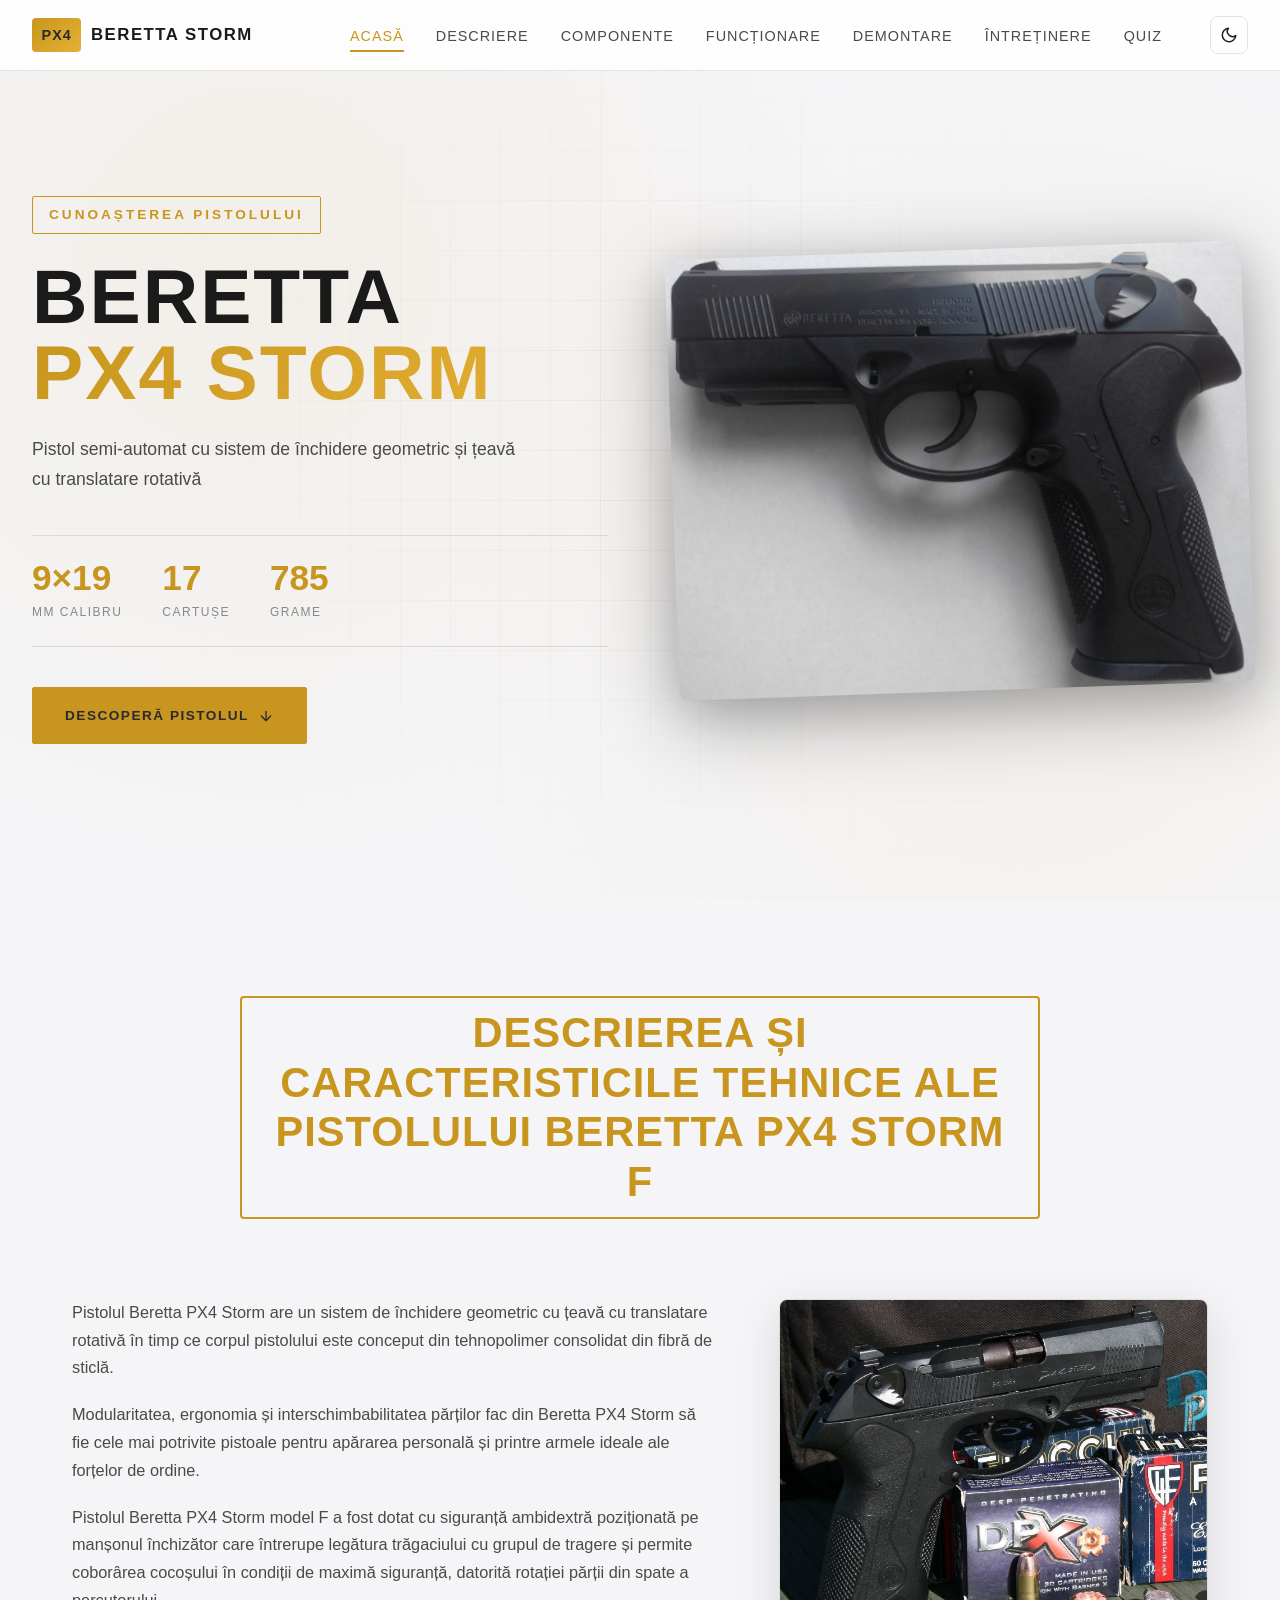
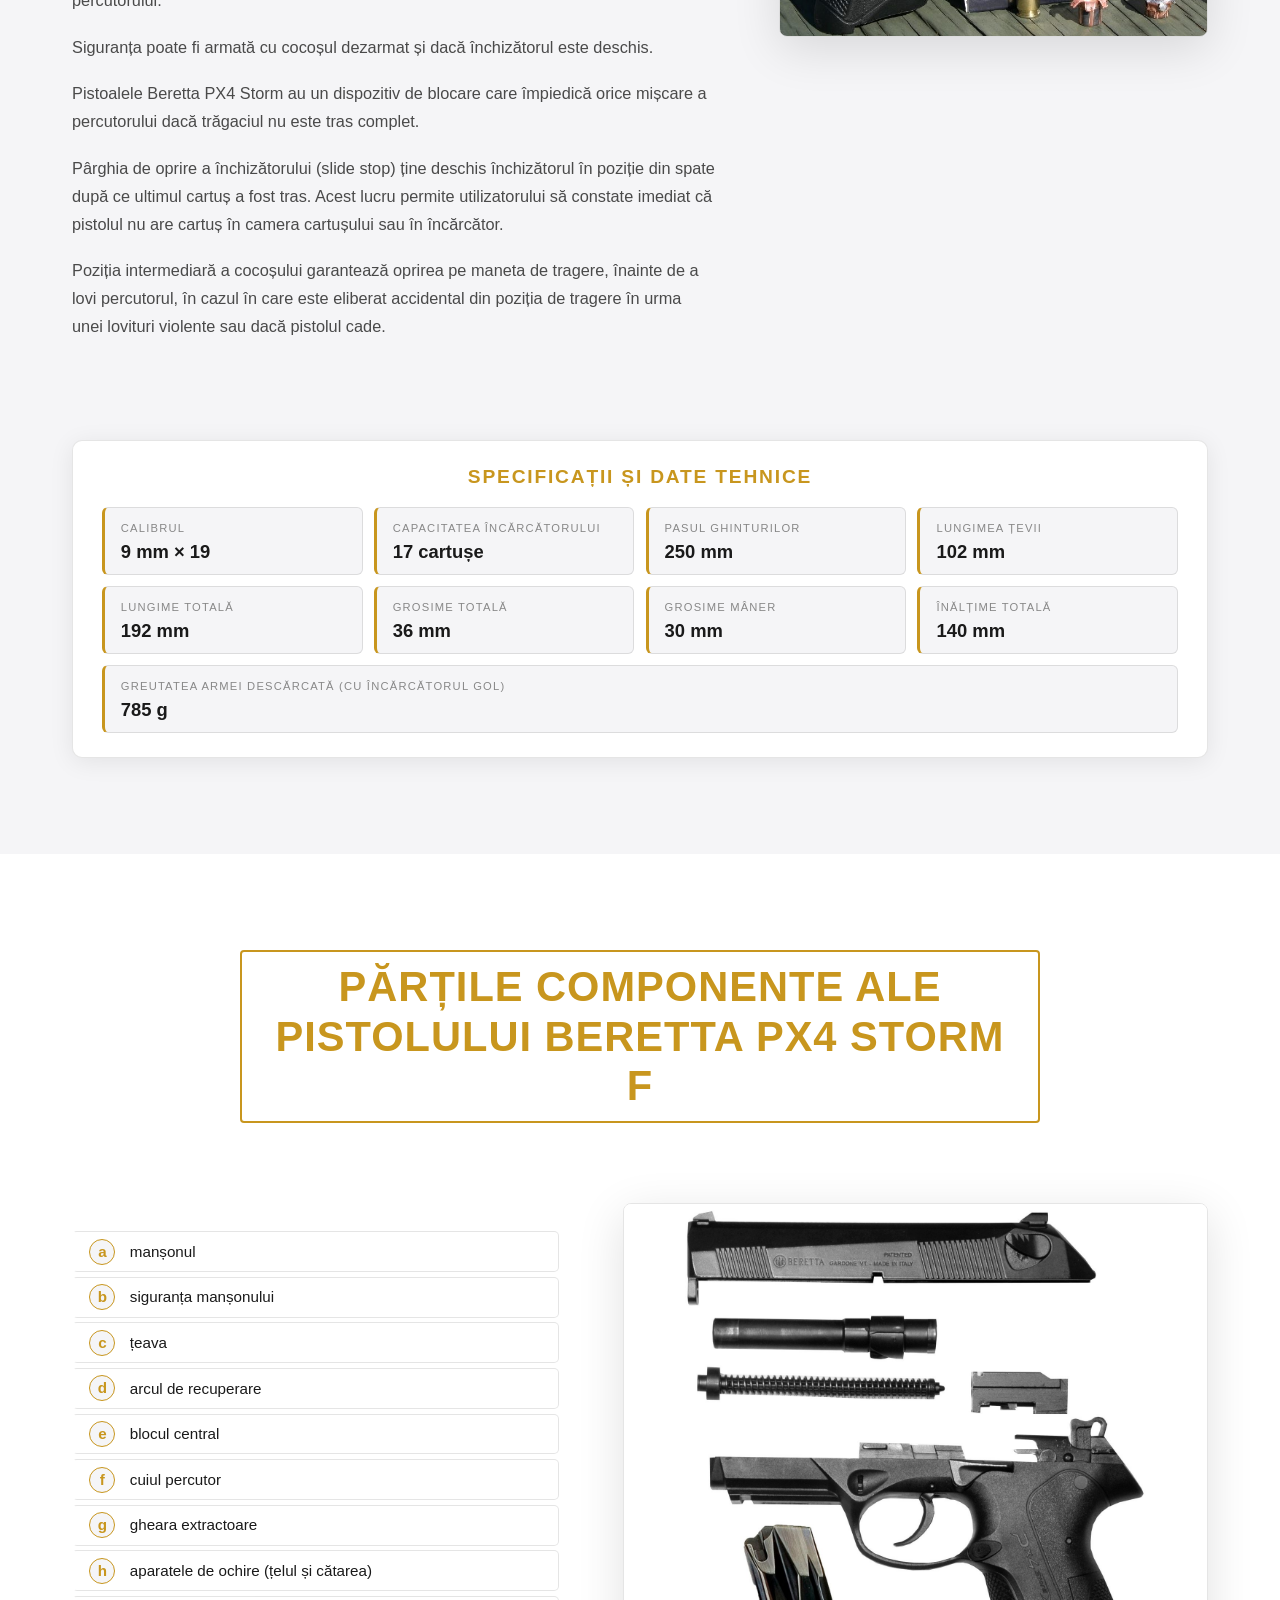
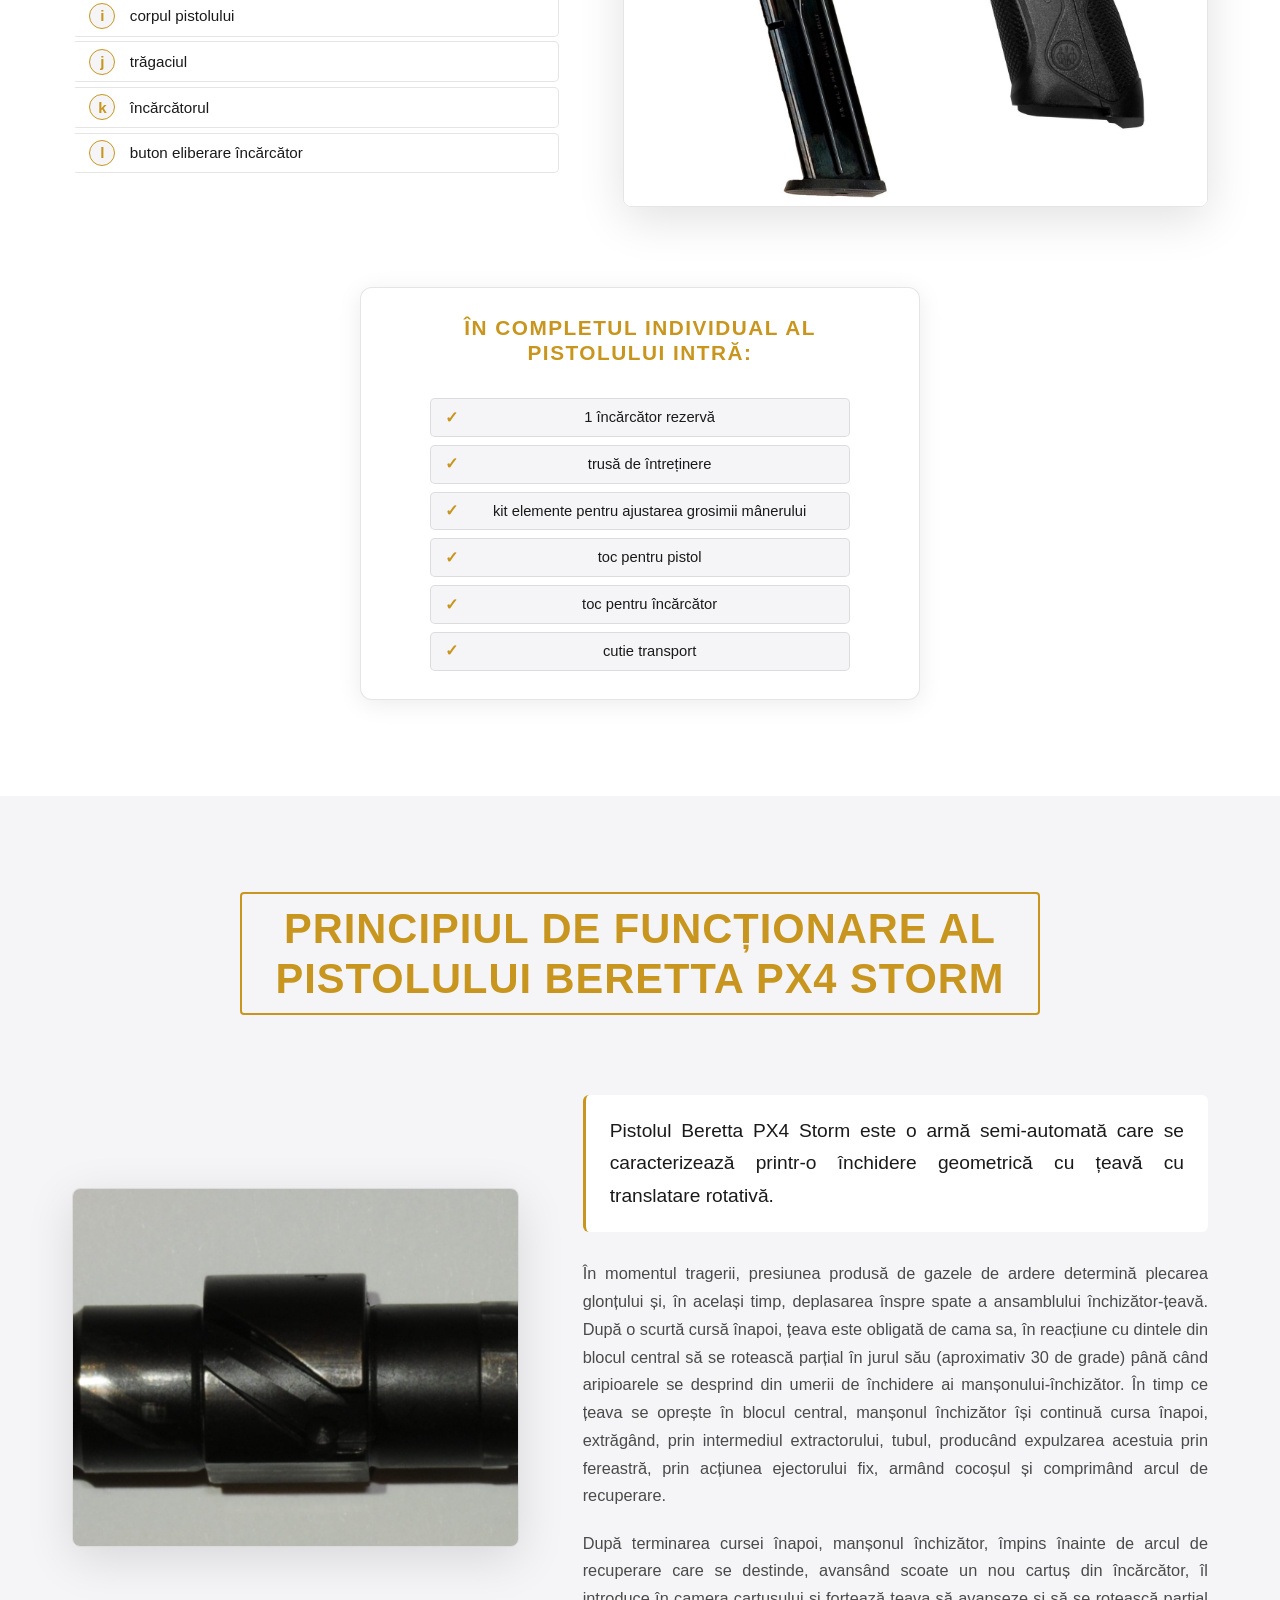
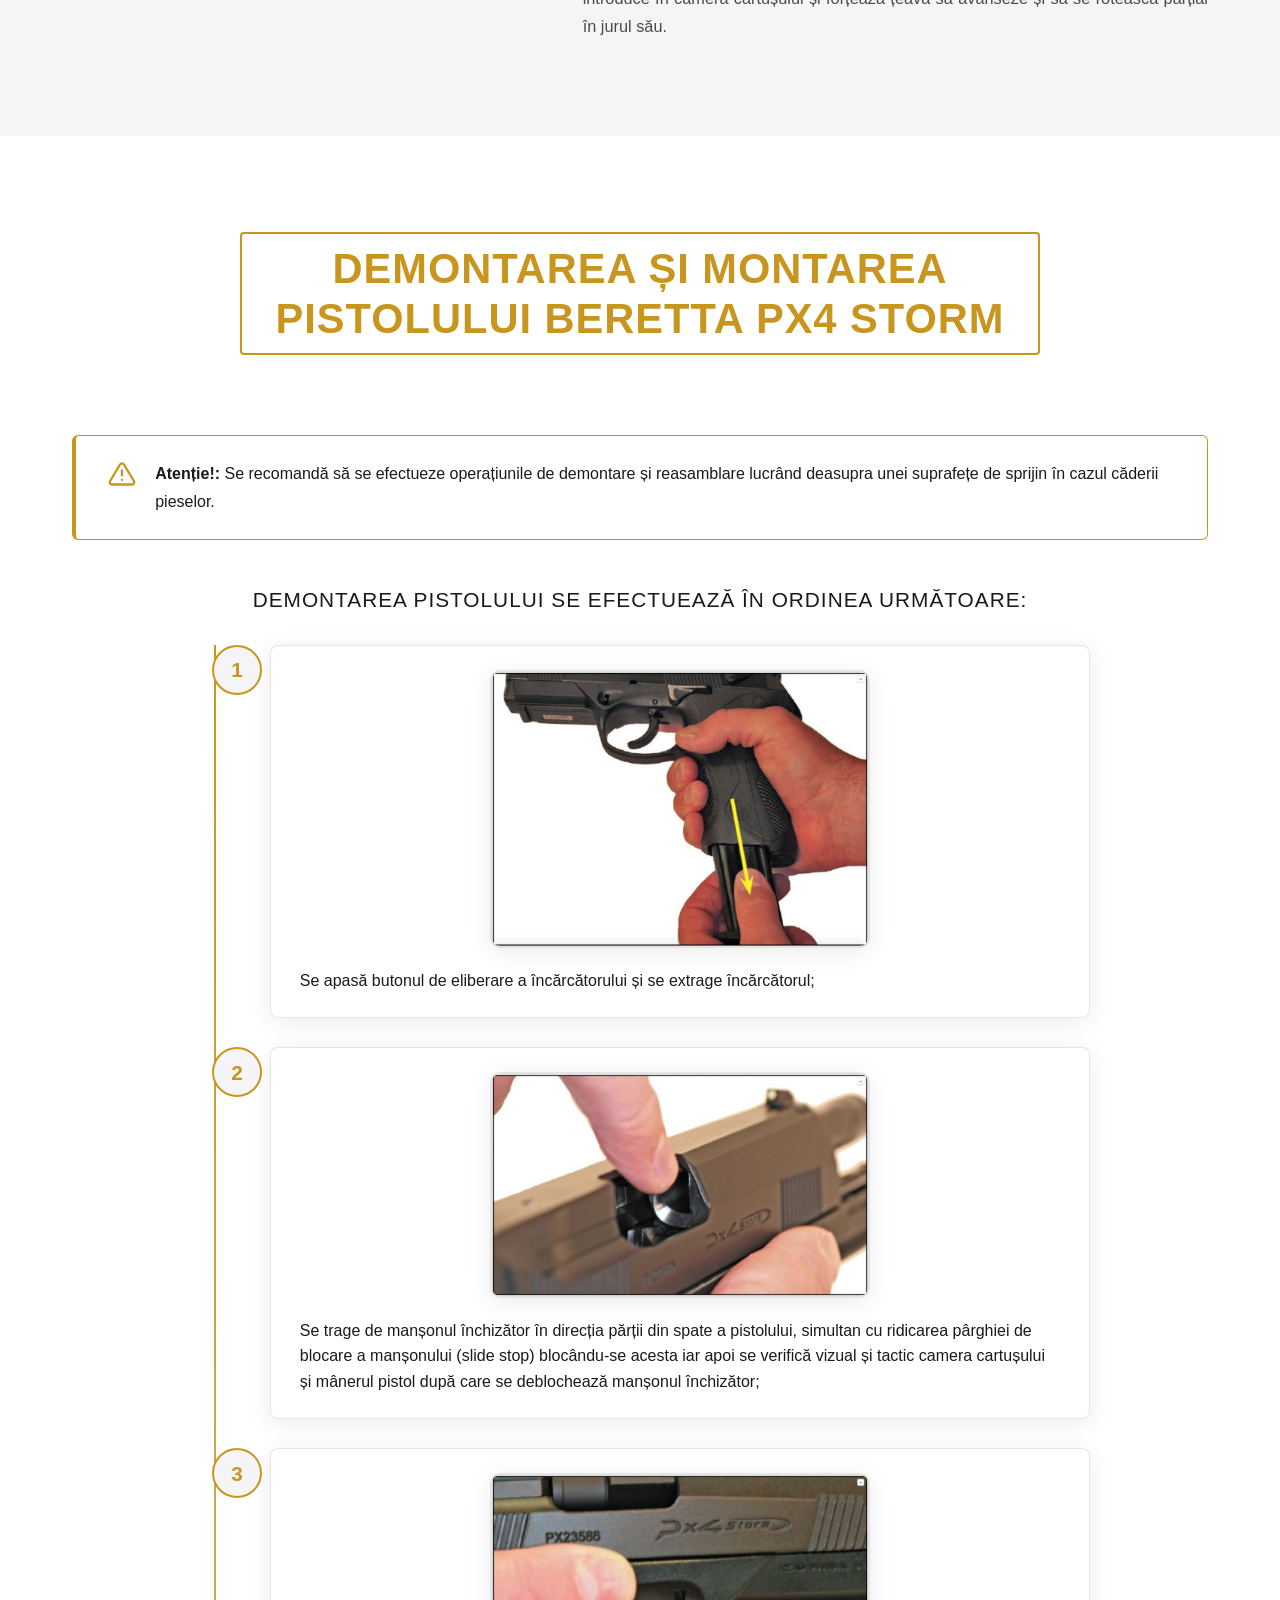
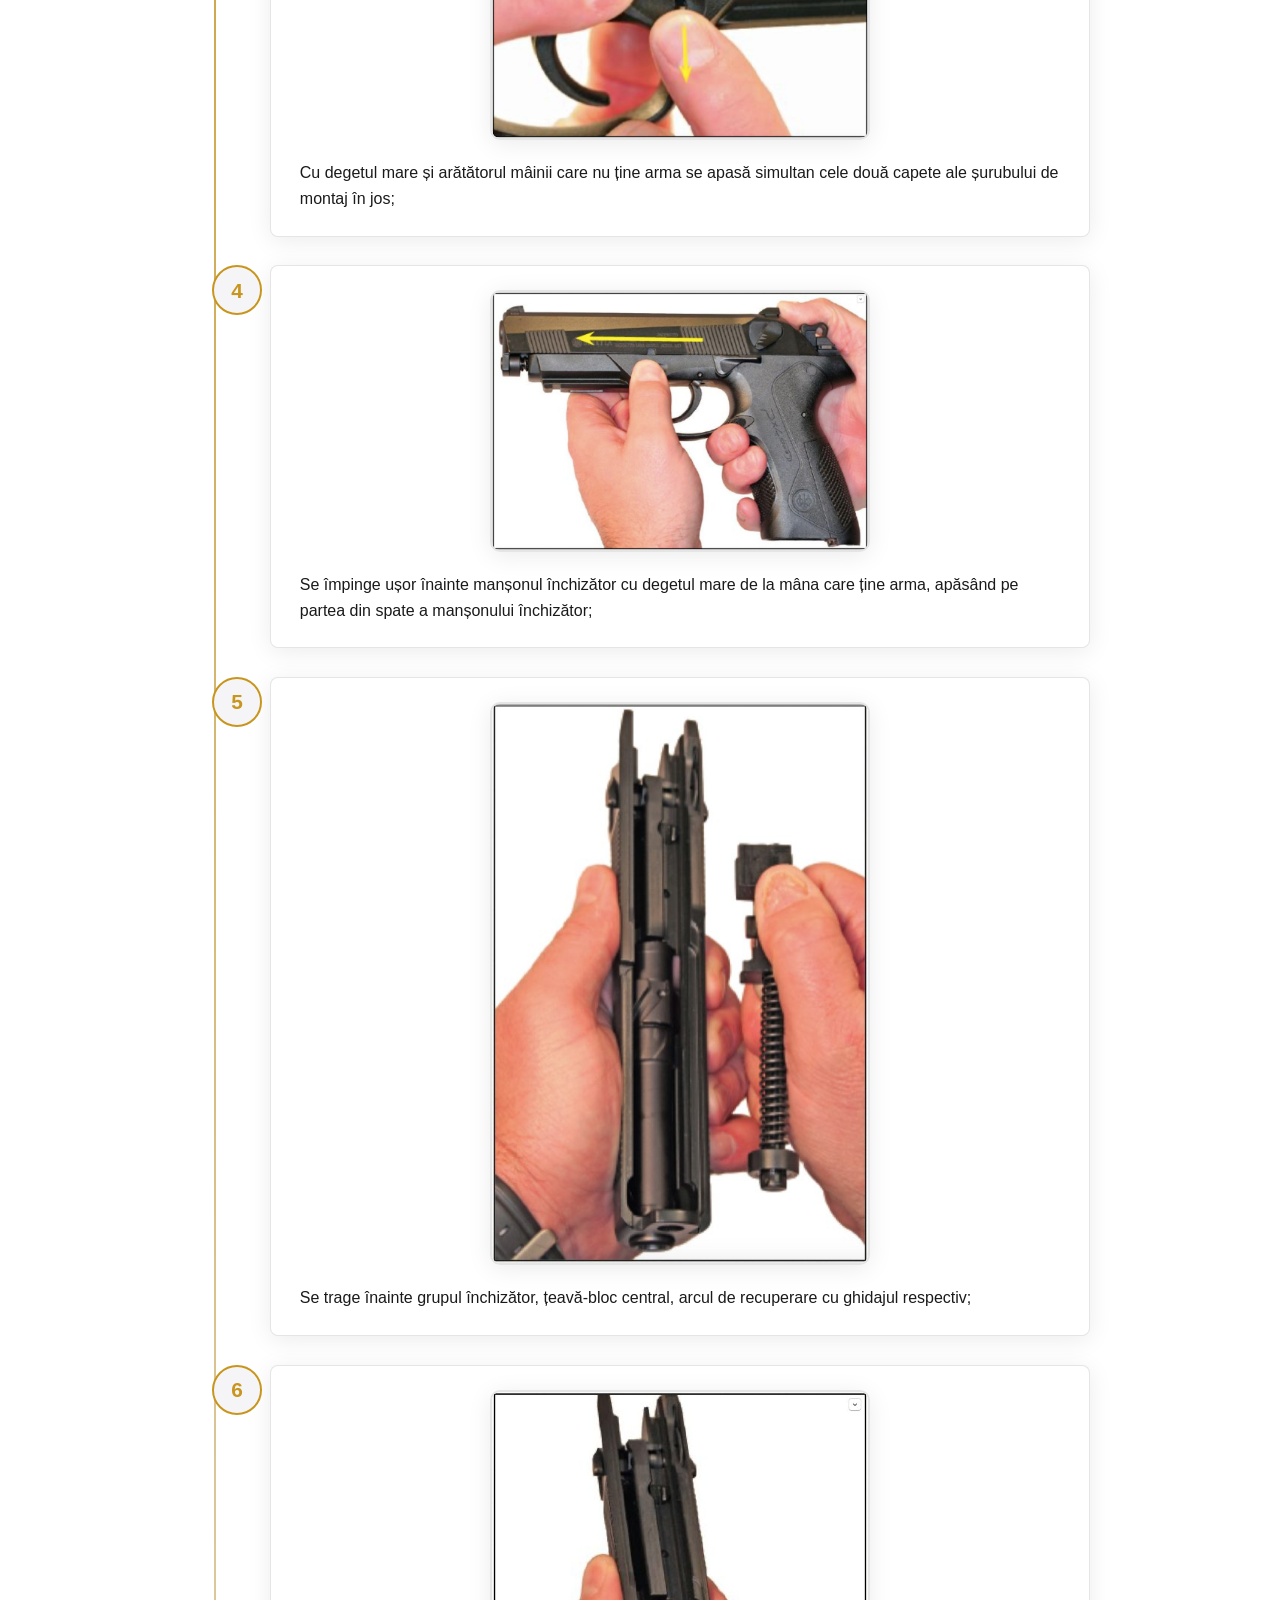
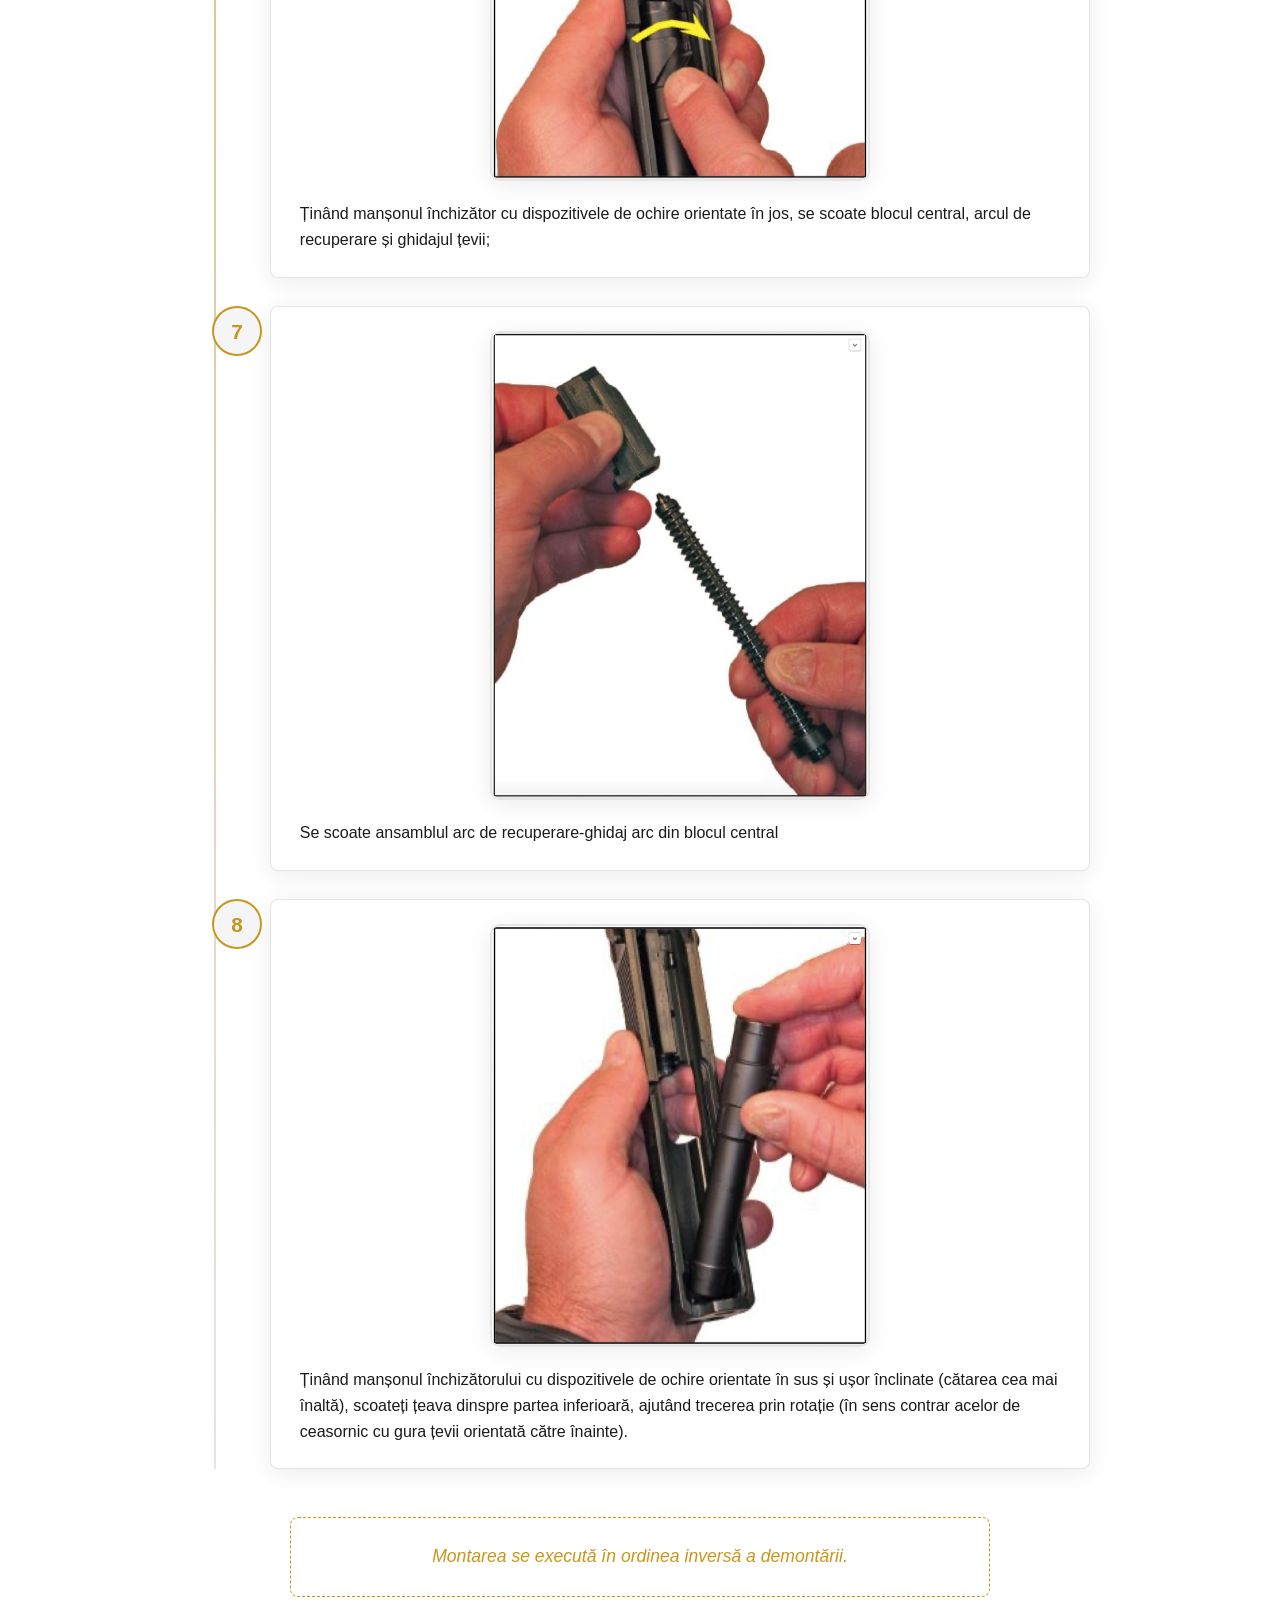
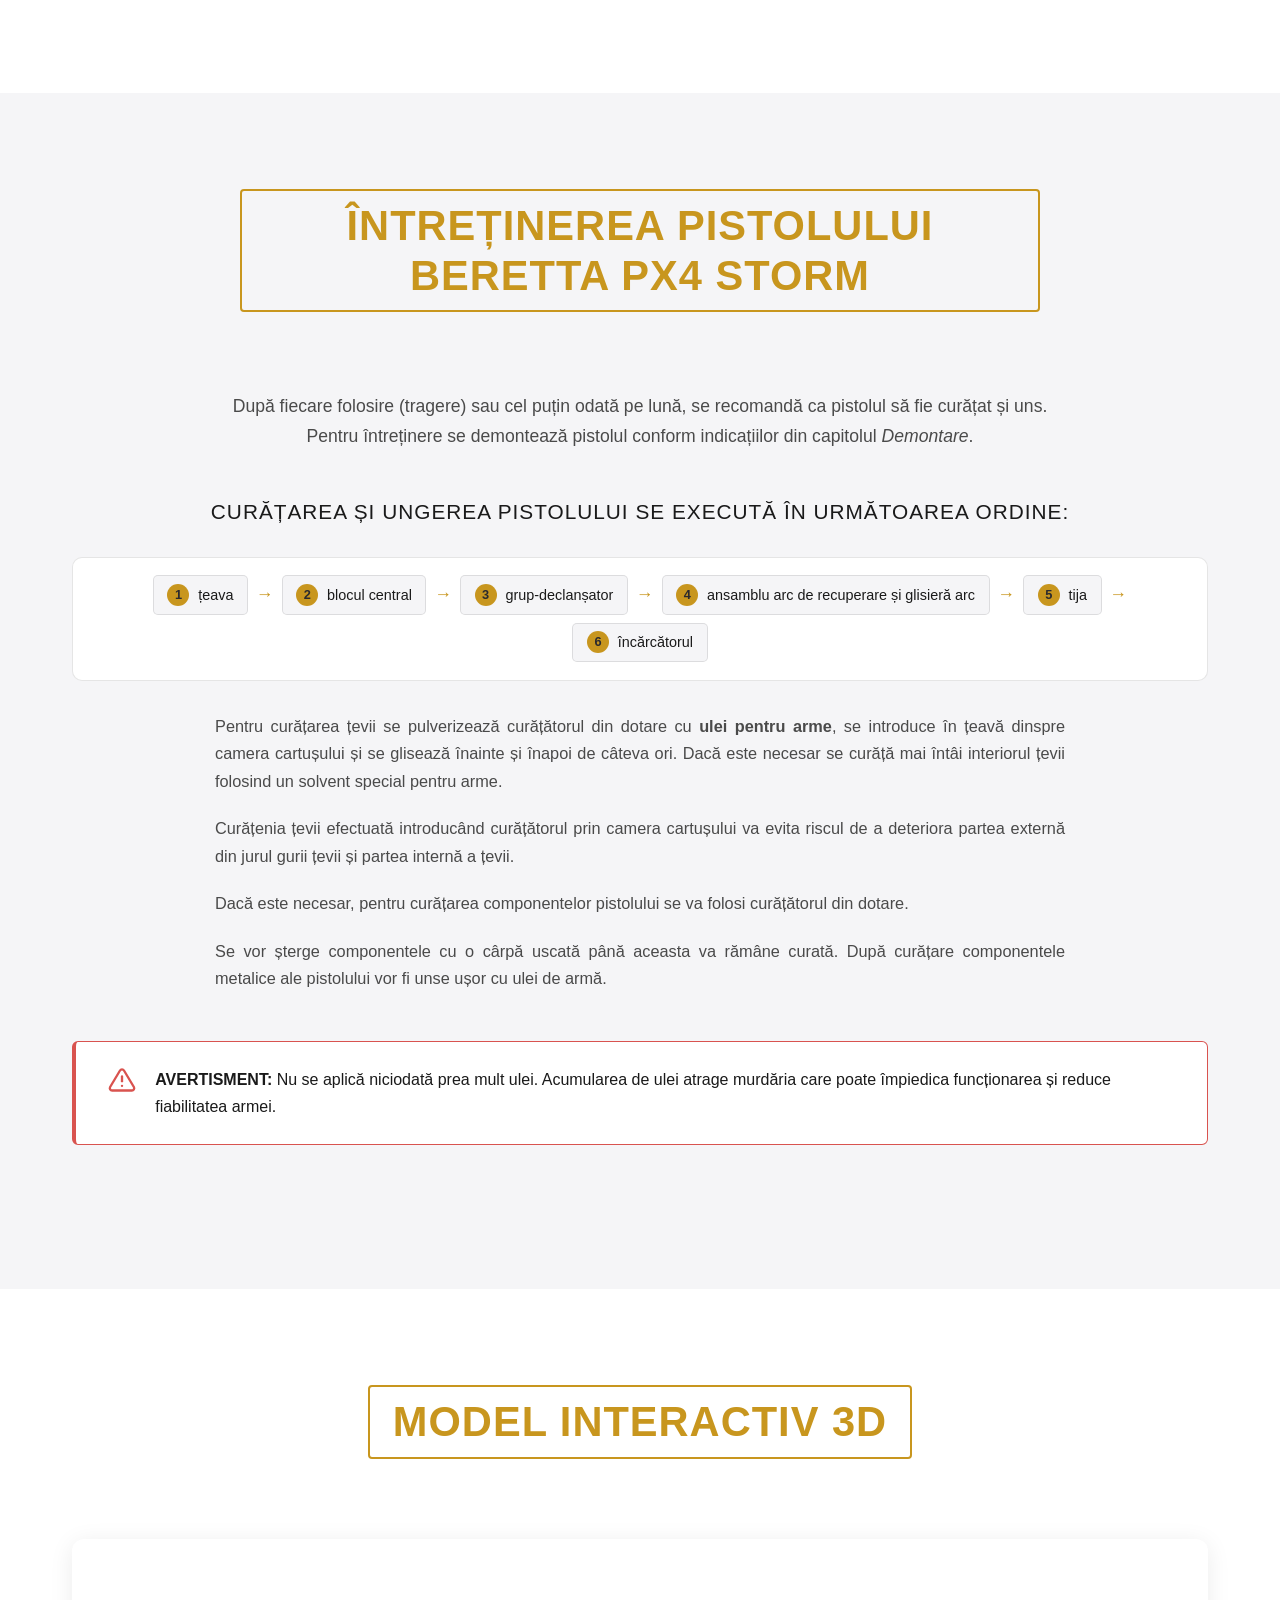
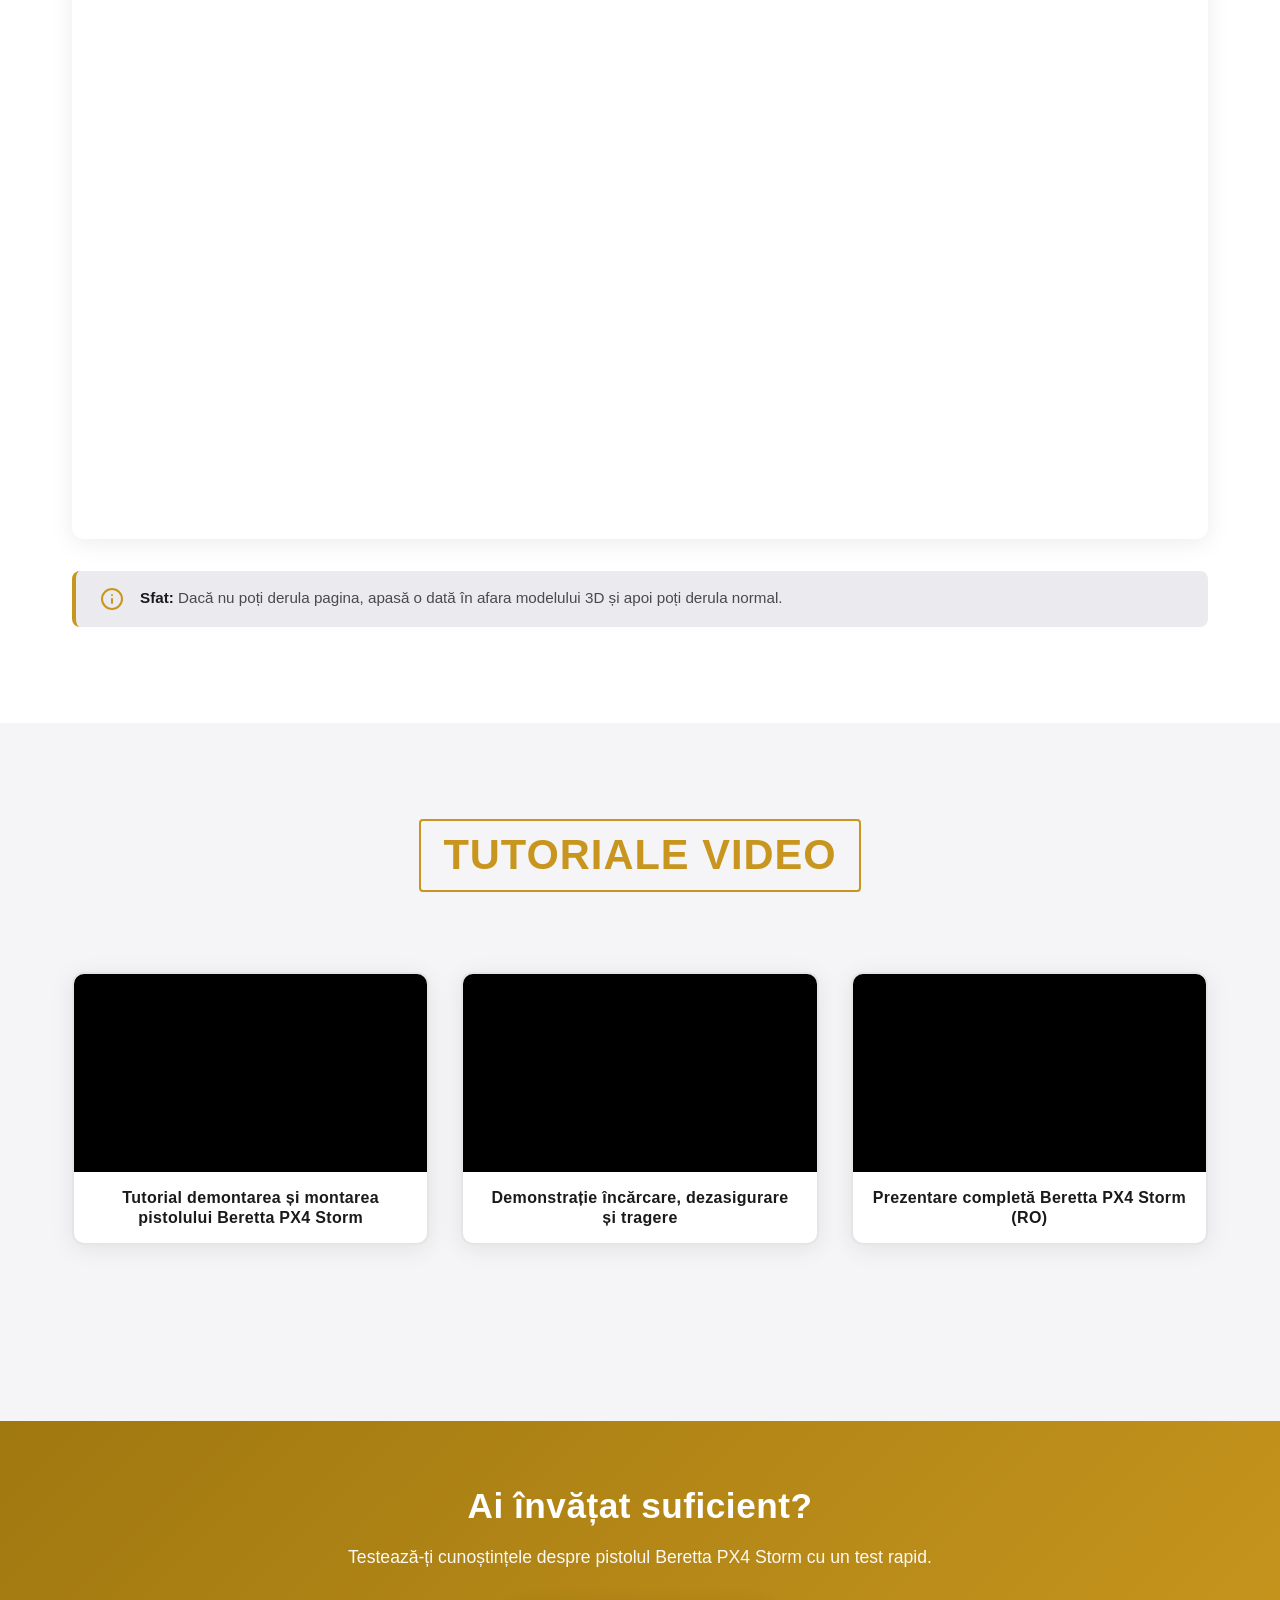
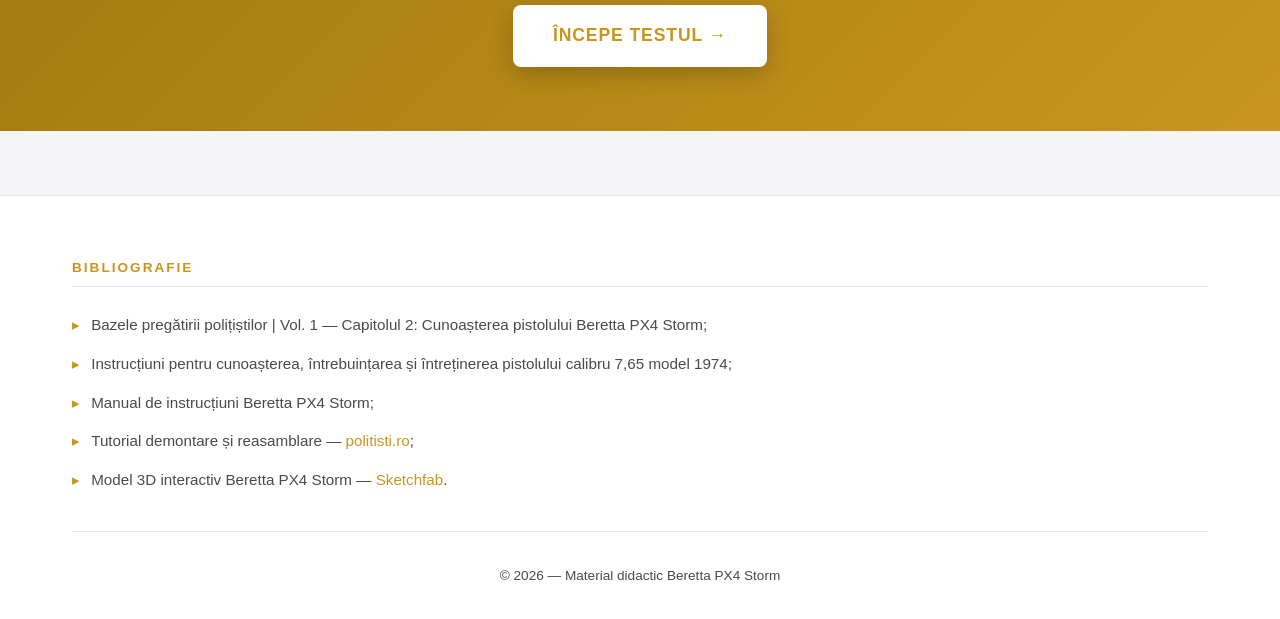
==== commit 05956924: "Add files via upload" ====
--- a/index.html
+++ b/index.html
@@ -8,21 +8,23 @@
     <meta name="bingbot" content="noindex, nofollow, noarchive, nosnippet, noimageindex">
     <meta name="yandex" content="noindex, nofollow">
     <title>Pistolul Beretta PX4 Storm</title>
-    <link rel="stylesheet" href="style.css">
-    <link rel="preconnect" href="https://fonts.googleapis.com">
-    <link rel="preconnect" href="https://fonts.gstatic.com" crossorigin>
-    <link href="https://fonts.googleapis.com/css2?family=Inter:wght@300;400;500;600;700;800&family=Oswald:wght@400;500;600;700&display=swap" rel="stylesheet">
+    <link rel="preload" as="image" href="images/beretta-px4-side.jpg" fetchpriority="high">
+    <link rel="preload" as="font" type="font/woff2" href="fonts/inter-latin.woff2" crossorigin>
+    <link rel="preload" as="font" type="font/woff2" href="fonts/inter-latin-ext.woff2" crossorigin>
+    <link rel="stylesheet" href="style.css?v=2">
 </head>
 <body>
 
+    <a href="#main-content" class="skip-link">Sari la conținut</a>
+
     <!-- NAVIGATION -->
-    <nav class="navbar" id="navbar">
+    <nav class="navbar" id="navbar" aria-label="Navigare principală">
         <div class="nav-container">
             <a href="#hero" class="nav-logo">
                 <span class="logo-mark">PX4</span>
                 <span class="logo-text">Beretta Storm</span>
             </a>
-            <button class="nav-toggle" id="navToggle" aria-label="Meniu">
+            <button class="nav-toggle" id="navToggle" aria-label="Deschide meniul" aria-expanded="false" aria-controls="navMenu">
                 <span></span>
                 <span></span>
                 <span></span>
@@ -35,9 +37,17 @@
                 <li><a href="#demontare">Demontare</a></li>
                 <li><a href="#intretinere">Întreținere</a></li>
                 <li><a href="quiz.html">Quiz</a></li>
+                <li>
+                    <button type="button" class="theme-toggle" id="themeToggle" aria-label="Schimbă tema (luminos/întunecat)" title="Schimbă tema">
+                        <svg class="icon-moon" viewBox="0 0 24 24" fill="none" stroke="currentColor" stroke-width="2" aria-hidden="true"><path d="M21 12.79A9 9 0 1 1 11.21 3 7 7 0 0 0 21 12.79z"/></svg>
+                        <svg class="icon-sun" viewBox="0 0 24 24" fill="none" stroke="currentColor" stroke-width="2" aria-hidden="true"><circle cx="12" cy="12" r="5"/><line x1="12" y1="1" x2="12" y2="3"/><line x1="12" y1="21" x2="12" y2="23"/><line x1="4.22" y1="4.22" x2="5.64" y2="5.64"/><line x1="18.36" y1="18.36" x2="19.78" y2="19.78"/><line x1="1" y1="12" x2="3" y2="12"/><line x1="21" y1="12" x2="23" y2="12"/><line x1="4.22" y1="19.78" x2="5.64" y2="18.36"/><line x1="18.36" y1="5.64" x2="19.78" y2="4.22"/></svg>
+                    </button>
+                </li>
             </ul>
         </div>
     </nav>
+
+    <main id="main-content">
 
     <!-- HERO -->
     <section id="hero" class="hero">
@@ -62,11 +72,11 @@
                     </div>
                 </div>
                 <a href="#descriere" class="hero-cta">Descoperă pistolul
-                    <svg viewBox="0 0 24 24" fill="none" stroke="currentColor" stroke-width="2"><path d="M12 5v14M19 12l-7 7-7-7"/></svg>
+                    <svg viewBox="0 0 24 24" fill="none" stroke="currentColor" stroke-width="2" aria-hidden="true"><path d="M12 5v14M19 12l-7 7-7-7"/></svg>
                 </a>
             </div>
             <div class="hero-image">
-                <img src="images/beretta-px4-side.jpg" alt="Pistolul Beretta PX4 Storm">
+                <img src="images/beretta-px4-side.jpg" alt="Pistolul Beretta PX4 Storm" width="1600" height="1224" fetchpriority="high" decoding="async">
             </div>
         </div>
     </section>
@@ -95,7 +105,7 @@
                     <p>Poziția intermediară a cocoșului garantează oprirea pe maneta de tragere, înainte de a lovi percutorul, în cazul în care este eliberat accidental din poziția de tragere în urma unei lovituri violente sau dacă pistolul cade.</p>
                 </div>
                 <div class="description-image reveal">
-                    <img src="images/beretta-px4-storm.jpg" alt="Beretta PX4 Storm vedere laterală">
+                    <img src="images/beretta-px4-storm.jpg" alt="Beretta PX4 Storm vedere laterală" width="761" height="600" loading="lazy" decoding="async">
                 </div>
             </div>
 
@@ -169,7 +179,7 @@
                 </div>
                 <div class="components-image reveal">
                     <div class="image-overlay-wrapper">
-                        <img src="images/beretta-px4-field-stripped2.jpg" alt="Beretta PX4 Storm cu părțile componente">
+                        <img src="images/beretta-px4-field-stripped2.jpg" alt="Beretta PX4 Storm cu părțile componente" width="1600" height="1652" loading="lazy" decoding="async">
                         <span class="part-marker" data-part="a" style="top: 0%; left: 2%; width: 85%; height: 17%;"></span>
                         <span class="part-marker" data-part="b" style="top: 3%; left: 64%; width: 10%; height: 10%;"></span>
                         <span class="part-marker" data-part="c" style="top: 17%; left: 7%; width: 58%; height: 10%;"></span>
@@ -207,7 +217,7 @@
 
             <div class="function-grid">
                 <div class="function-image reveal">
-                    <img src="images/beretta-px4-rotating-barrel.jpg" alt="Sistemul cu țeavă cu translatare rotativă Beretta PX4 Storm">
+                    <img src="images/beretta-px4-rotating-barrel.jpg" alt="Sistemul cu țeavă cu translatare rotativă Beretta PX4 Storm" width="944" height="758" loading="lazy" decoding="async">
                 </div>
                 <div class="function-text reveal">
                     <p class="lead-text">Pistolul Beretta PX4 Storm este o armă semi-automată care se caracterizează printr-o închidere geometrică cu țeavă cu translatare rotativă.</p>
@@ -227,8 +237,8 @@
                 <h2 class="section-title">Demontarea și montarea pistolului Beretta PX4 Storm</h2>
             </div>
 
-            <div class="warning-box reveal">
-                <svg viewBox="0 0 24 24" fill="none" stroke="currentColor" stroke-width="2"><path d="M10.29 3.86L1.82 18a2 2 0 0 0 1.71 3h16.94a2 2 0 0 0 1.71-3L13.71 3.86a2 2 0 0 0-3.42 0z"/><line x1="12" y1="9" x2="12" y2="13"/><line x1="12" y1="17" x2="12.01" y2="17"/></svg>
+            <div class="warning-box reveal" role="note" aria-label="Atenție">
+                <svg viewBox="0 0 24 24" fill="none" stroke="currentColor" stroke-width="2" aria-hidden="true"><path d="M10.29 3.86L1.82 18a2 2 0 0 0 1.71 3h16.94a2 2 0 0 0 1.71-3L13.71 3.86a2 2 0 0 0-3.42 0z"/><line x1="12" y1="9" x2="12" y2="13"/><line x1="12" y1="17" x2="12.01" y2="17"/></svg>
                 <p><b>Atenție!:</b> Se recomandă să se efectueze operațiunile de demontare și reasamblare lucrând deasupra unei suprafețe de sprijin în cazul căderii pieselor.</p>
             </div>
 
@@ -238,56 +248,56 @@
                 <div class="timeline-item reveal">
                     <div class="timeline-marker">1</div>
                     <div class="timeline-content">
-                        <img src="images/demontare-1.png" alt="Pasul 1 - Extragerea încărcătorului" class="timeline-image">
+                        <img src="images/demontare-1.jpg" alt="Pasul 1 - Extragerea încărcătorului" class="timeline-image" width="1000" height="729" loading="lazy" decoding="async">
                         <p>Se apasă butonul de eliberare a încărcătorului și se extrage încărcătorul;</p>
                     </div>
                 </div>
                 <div class="timeline-item reveal">
                     <div class="timeline-marker">2</div>
                     <div class="timeline-content">
-                        <img src="images/demontare-3.png" alt="Pasul 2 - Verificarea camerei cartușului" class="timeline-image">
+                        <img src="images/demontare-3.jpg" alt="Pasul 2 - Verificarea camerei cartușului" class="timeline-image" width="1000" height="589" loading="lazy" decoding="async">
                         <p>Se trage de manșonul închizător în direcția părții din spate a pistolului, simultan cu ridicarea pârghiei de blocare a manșonului (slide stop) blocându-se acesta iar apoi se verifică vizual și tactic camera cartușului și mânerul pistol după care se deblochează manșonul închizător;</p>
                     </div>
                 </div>
                 <div class="timeline-item reveal">
                     <div class="timeline-marker">3</div>
                     <div class="timeline-content">
-                        <img src="images/demontare-5.png" alt="Pasul 3 - Apăsarea șurubului de montaj" class="timeline-image">
+                        <img src="images/demontare-5.jpg" alt="Pasul 3 - Apăsarea șurubului de montaj" class="timeline-image" width="1000" height="700" loading="lazy" decoding="async">
                         <p>Cu degetul mare și arătătorul mâinii care nu ține arma se apasă simultan cele două capete ale șurubului de montaj în jos;</p>
                     </div>
                 </div>
                 <div class="timeline-item reveal">
                     <div class="timeline-marker">4</div>
                     <div class="timeline-content">
-                        <img src="images/demontare-6.png" alt="Pasul 4 - Împingerea manșonului închizător înainte" class="timeline-image">
+                        <img src="images/demontare-6.jpg" alt="Pasul 4 - Împingerea manșonului închizător înainte" class="timeline-image" width="1000" height="685" loading="lazy" decoding="async">
                         <p>Se împinge ușor înainte manșonul închizător cu degetul mare de la mâna care ține arma, apăsând pe partea din spate a manșonului închizător;</p>
                     </div>
                 </div>
                 <div class="timeline-item reveal">
                     <div class="timeline-marker">5</div>
                     <div class="timeline-content">
-                        <img src="images/demontare-7.png" alt="Pasul 5 - Tragerea grupului închizător" class="timeline-image">
+                        <img src="images/demontare-7.jpg" alt="Pasul 5 - Tragerea grupului închizător" class="timeline-image" width="504" height="750" loading="lazy" decoding="async">
                         <p>Se trage înainte grupul închizător, țeavă-bloc central, arcul de recuperare cu ghidajul respectiv;</p>
                     </div>
                 </div>
                 <div class="timeline-item reveal">
                     <div class="timeline-marker">6</div>
                     <div class="timeline-content">
-                        <img src="images/demontare-8.png" alt="Pasul 6 - Scoaterea blocului central" class="timeline-image">
+                        <img src="images/demontare-8.jpg" alt="Pasul 6 - Scoaterea blocului central" class="timeline-image" width="620" height="639" loading="lazy" decoding="async">
                         <p>Ținând manșonul închizător cu dispozitivele de ochire orientate în jos, se scoate blocul central, arcul de recuperare și ghidajul țevii;</p>
                     </div>
                 </div>
                 <div class="timeline-item reveal">
                     <div class="timeline-marker">7</div>
                     <div class="timeline-content">
-                        <img src="images/demontare-10.png" alt="Pasul 7 - Scoaterea ansamblului arc de recuperare" class="timeline-image">
+                        <img src="images/demontare-10.jpg" alt="Pasul 7 - Scoaterea ansamblului arc de recuperare" class="timeline-image" width="607" height="750" loading="lazy" decoding="async">
                         <p>Se scoate ansamblul arc de recuperare-ghidaj arc din blocul central</p>
                     </div>
                 </div>
                 <div class="timeline-item reveal">
                     <div class="timeline-marker">8</div>
                     <div class="timeline-content">
-                        <img src="images/demontare-9.png" alt="Pasul 8 - Scoaterea țevii" class="timeline-image">
+                        <img src="images/demontare-9.jpg" alt="Pasul 8 - Scoaterea țevii" class="timeline-image" width="620" height="691" loading="lazy" decoding="async">
                         <p>Ținând manșonul închizătorului cu dispozitivele de ochire orientate în sus și ușor înclinate (cătarea cea mai înaltă), scoateți țeava dinspre partea inferioară, ajutând trecerea prin rotație (în sens contrar acelor de ceasornic cu gura țevii orientată către înainte).</p>
                     </div>
                 </div>
@@ -336,8 +346,8 @@
                 <p>Se vor șterge componentele cu o cârpă uscată până aceasta va rămâne curată. După curățare componentele metalice ale pistolului vor fi unse ușor cu ulei de armă.</p>
             </div>
 
-            <div class="warning-box warning-danger reveal">
-                <svg viewBox="0 0 24 24" fill="none" stroke="currentColor" stroke-width="2"><path d="M10.29 3.86L1.82 18a2 2 0 0 0 1.71 3h16.94a2 2 0 0 0 1.71-3L13.71 3.86a2 2 0 0 0-3.42 0z"/><line x1="12" y1="9" x2="12" y2="13"/><line x1="12" y1="17" x2="12.01" y2="17"/></svg>
+            <div class="warning-box warning-danger reveal" role="note" aria-label="Avertisment">
+                <svg viewBox="0 0 24 24" fill="none" stroke="currentColor" stroke-width="2" aria-hidden="true"><path d="M10.29 3.86L1.82 18a2 2 0 0 0 1.71 3h16.94a2 2 0 0 0 1.71-3L13.71 3.86a2 2 0 0 0-3.42 0z"/><line x1="12" y1="9" x2="12" y2="13"/><line x1="12" y1="17" x2="12.01" y2="17"/></svg>
                 <p><strong>AVERTISMENT:</strong> Nu se aplică niciodată prea mult ulei. Acumularea de ulei atrage murdăria care poate împiedica funcționarea și reduce fiabilitatea armei.</p>
             </div>
         </div>
@@ -353,12 +363,12 @@
             <div class="model-3d-section reveal">
                 <div class="model-3d-container">
                     <div class="sketchfab-embed-wrapper">
-                        <iframe title="Beretta Px4 Storm" frameborder="0" allowfullscreen mozallowfullscreen="true" webkitallowfullscreen="true" allow="autoplay; fullscreen; xr-spatial-tracking" xr-spatial-tracking execution-while-out-of-viewport execution-while-not-rendered web-share src="https://sketchfab.com/models/4a12d3cc033d47c6a6cc881a6b186f17/embed"></iframe>
-                    </div>
-                </div>
-
-                <div class="model-3d-tip">
-                    <svg viewBox="0 0 24 24" fill="none" stroke="currentColor" stroke-width="2"><circle cx="12" cy="12" r="10"/><line x1="12" y1="16" x2="12" y2="12"/><line x1="12" y1="8" x2="12.01" y2="8"/></svg>
+                        <iframe title="Beretta Px4 Storm" frameborder="0" allowfullscreen mozallowfullscreen="true" webkitallowfullscreen="true" allow="autoplay; fullscreen; xr-spatial-tracking" xr-spatial-tracking execution-while-out-of-viewport execution-while-not-rendered web-share loading="lazy" src="https://sketchfab.com/models/4a12d3cc033d47c6a6cc881a6b186f17/embed"></iframe>
+                    </div>
+                </div>
+
+                <div class="model-3d-tip" role="note">
+                    <svg viewBox="0 0 24 24" fill="none" stroke="currentColor" stroke-width="2" aria-hidden="true"><circle cx="12" cy="12" r="10"/><line x1="12" y1="16" x2="12" y2="12"/><line x1="12" y1="8" x2="12.01" y2="8"/></svg>
                     <p><strong>Sfat:</strong> Dacă nu poți derula pagina, apasă o dată în afara modelului 3D și apoi poți derula normal.</p>
                 </div>
             </div>
@@ -376,19 +386,19 @@
                 <div class="videos-grid" id="videosContainer">
                     <div class="video-card">
                         <div class="video-wrapper">
-                            <iframe src="https://www.youtube.com/embed/aCo9n8Tk0gk" title="Tutorial demontare pistol Beretta PX4 Storm" frameborder="0" allow="accelerometer; autoplay; clipboard-write; encrypted-media; gyroscope; picture-in-picture; web-share" allowfullscreen></iframe>
+                            <iframe src="https://www.youtube.com/embed/aCo9n8Tk0gk" title="Tutorial demontare pistol Beretta PX4 Storm" frameborder="0" allow="accelerometer; autoplay; clipboard-write; encrypted-media; gyroscope; picture-in-picture; web-share" allowfullscreen loading="lazy"></iframe>
                         </div>
                         <h4 class="video-title">Tutorial demontarea și montarea pistolului Beretta PX4 Storm</h4>
                     </div>
                     <div class="video-card">
                         <div class="video-wrapper">
-                            <iframe src="https://www.youtube.com/embed/4Hb3KuLOnIU" title="Demonstrație încărcare armă și tragere" frameborder="0" allow="accelerometer; autoplay; clipboard-write; encrypted-media; gyroscope; picture-in-picture; web-share" allowfullscreen></iframe>
+                            <iframe src="https://www.youtube.com/embed/4Hb3KuLOnIU" title="Demonstrație încărcare armă și tragere" frameborder="0" allow="accelerometer; autoplay; clipboard-write; encrypted-media; gyroscope; picture-in-picture; web-share" allowfullscreen loading="lazy"></iframe>
                         </div>
                         <h4 class="video-title">Demonstrație încărcare, dezasigurare și tragere</h4>
                     </div>
                     <div class="video-card">
                         <div class="video-wrapper">
-                            <iframe src="https://www.youtube.com/embed/2wQciLGDldc?start=152" title="Video complet Beretta PX4 Storm în română" frameborder="0" allow="accelerometer; autoplay; clipboard-write; encrypted-media; gyroscope; picture-in-picture; web-share" allowfullscreen></iframe>
+                            <iframe src="https://www.youtube.com/embed/2wQciLGDldc?start=152" title="Video complet Beretta PX4 Storm în română" frameborder="0" allow="accelerometer; autoplay; clipboard-write; encrypted-media; gyroscope; picture-in-picture; web-share" allowfullscreen loading="lazy"></iframe>
                         </div>
                         <h4 class="video-title">Prezentare completă Beretta PX4 Storm (RO)</h4>
                     </div>
@@ -403,10 +413,12 @@
             <div class="cta-content reveal">
                 <h2>Ai învățat suficient?</h2>
                 <p>Testează-ți cunoștințele despre pistolul Beretta PX4 Storm cu un test rapid.</p>
-                <a href="quiz.html" class="cta-button">Incepe testul →</a>
-            </div>
-        </div>
-    </section>
+                <a href="quiz.html" class="cta-button">Începe testul →</a>
+            </div>
+        </div>
+    </section>
+
+    </main>
 
     <!-- FOOTER -->
     <footer class="footer">
@@ -415,22 +427,20 @@
                 <div class="footer-section">
                     <h4>BIBLIOGRAFIE</h4>
                     <ul>
+                        <li>Bazele pregătirii polițiștilor | Vol. 1 — Capitolul 2: Cunoașterea pistolului Beretta PX4 Storm;</li>
                         <li>Instrucțiuni pentru cunoașterea, întrebuințarea și întreținerea pistolului calibru 7,65 model 1974;</li>
                         <li>Manual de instrucțiuni Beretta PX4 Storm;</li>
+                        <li>Tutorial demontare și reasamblare — <a href="https://www.politisti.ro/forums/topic/20167-demontarea-si-reasamblarea-pistolului-beretta-px4-storm/" target="_blank" rel="noopener noreferrer">politisti.ro</a>;</li>
+                        <li>Model 3D interactiv Beretta PX4 Storm — <a href="https://sketchfab.com/3d-models/beretta-px4-storm-4a12d3cc033d47c6a6cc881a6b186f17" target="_blank" rel="noopener noreferrer">Sketchfab</a>.</li>
                     </ul>
                 </div>
-                <div class="footer-section">
-                    <h4>SURSA</h4>
-                    <p>Bazele pregătirii polițiștilor | Vol. 1<br>
-                    Capitolul 2 — Cunoașterea pistolului Beretta PX4 Storm</p>
-                </div>
             </div>
             <div class="footer-bottom">
-                <p>&copy; 2026 — Material didactic Beretta PX4 Storm</p><p class="footer-note">Uz intern</p>
+                <p>&copy; 2026 — Material didactic Beretta PX4 Storm</p>
             </div>
         </div>
     </footer>
 
-    <script src="script.js?v=2"></script>
+    <script src="script.js?v=3" defer></script>
 </body>
 </html>
--- a/style.css
+++ b/style.css
@@ -2,6 +2,120 @@
    BERETTA PX4 STORM — Stylesheet
    Auto dark/light mode based on system preference
    ============================================ */
+
+/* === SELF-HOSTED FONTS (Inter + Oswald, latin + latin-ext) === */
+@font-face {
+    font-family: 'Inter';
+    font-style: normal;
+    font-weight: 400;
+    font-display: swap;
+    src: url(fonts/inter-latin-ext.woff2) format('woff2');
+    unicode-range: U+0100-02BA, U+02BD-02C5, U+02C7-02CC, U+02CE-02D7, U+02DD-02FF, U+0304, U+0308, U+0329, U+1D00-1DBF, U+1E00-1E9F, U+1EF2-1EFF, U+2020, U+20A0-20AB, U+20AD-20C0, U+2113, U+2C60-2C7F, U+A720-A7FF;
+}
+@font-face {
+    font-family: 'Inter';
+    font-style: normal;
+    font-weight: 400;
+    font-display: swap;
+    src: url(fonts/inter-latin.woff2) format('woff2');
+    unicode-range: U+0000-00FF, U+0131, U+0152-0153, U+02BB-02BC, U+02C6, U+02DA, U+02DC, U+0304, U+0308, U+0329, U+2000-206F, U+20AC, U+2122, U+2191, U+2193, U+2212, U+2215, U+FEFF, U+FFFD;
+}
+@font-face {
+    font-family: 'Inter';
+    font-style: normal;
+    font-weight: 500;
+    font-display: swap;
+    src: url(fonts/inter-latin-ext.woff2) format('woff2');
+    unicode-range: U+0100-02BA, U+02BD-02C5, U+02C7-02CC, U+02CE-02D7, U+02DD-02FF, U+0304, U+0308, U+0329, U+1D00-1DBF, U+1E00-1E9F, U+1EF2-1EFF, U+2020, U+20A0-20AB, U+20AD-20C0, U+2113, U+2C60-2C7F, U+A720-A7FF;
+}
+@font-face {
+    font-family: 'Inter';
+    font-style: normal;
+    font-weight: 500;
+    font-display: swap;
+    src: url(fonts/inter-latin.woff2) format('woff2');
+    unicode-range: U+0000-00FF, U+0131, U+0152-0153, U+02BB-02BC, U+02C6, U+02DA, U+02DC, U+0304, U+0308, U+0329, U+2000-206F, U+20AC, U+2122, U+2191, U+2193, U+2212, U+2215, U+FEFF, U+FFFD;
+}
+@font-face {
+    font-family: 'Inter';
+    font-style: normal;
+    font-weight: 600;
+    font-display: swap;
+    src: url(fonts/inter-latin-ext.woff2) format('woff2');
+    unicode-range: U+0100-02BA, U+02BD-02C5, U+02C7-02CC, U+02CE-02D7, U+02DD-02FF, U+0304, U+0308, U+0329, U+1D00-1DBF, U+1E00-1E9F, U+1EF2-1EFF, U+2020, U+20A0-20AB, U+20AD-20C0, U+2113, U+2C60-2C7F, U+A720-A7FF;
+}
+@font-face {
+    font-family: 'Inter';
+    font-style: normal;
+    font-weight: 600;
+    font-display: swap;
+    src: url(fonts/inter-latin.woff2) format('woff2');
+    unicode-range: U+0000-00FF, U+0131, U+0152-0153, U+02BB-02BC, U+02C6, U+02DA, U+02DC, U+0304, U+0308, U+0329, U+2000-206F, U+20AC, U+2122, U+2191, U+2193, U+2212, U+2215, U+FEFF, U+FFFD;
+}
+@font-face {
+    font-family: 'Inter';
+    font-style: normal;
+    font-weight: 700;
+    font-display: swap;
+    src: url(fonts/inter-latin-ext.woff2) format('woff2');
+    unicode-range: U+0100-02BA, U+02BD-02C5, U+02C7-02CC, U+02CE-02D7, U+02DD-02FF, U+0304, U+0308, U+0329, U+1D00-1DBF, U+1E00-1E9F, U+1EF2-1EFF, U+2020, U+20A0-20AB, U+20AD-20C0, U+2113, U+2C60-2C7F, U+A720-A7FF;
+}
+@font-face {
+    font-family: 'Inter';
+    font-style: normal;
+    font-weight: 700;
+    font-display: swap;
+    src: url(fonts/inter-latin.woff2) format('woff2');
+    unicode-range: U+0000-00FF, U+0131, U+0152-0153, U+02BB-02BC, U+02C6, U+02DA, U+02DC, U+0304, U+0308, U+0329, U+2000-206F, U+20AC, U+2122, U+2191, U+2193, U+2212, U+2215, U+FEFF, U+FFFD;
+}
+@font-face {
+    font-family: 'Oswald';
+    font-style: normal;
+    font-weight: 500;
+    font-display: swap;
+    src: url(fonts/oswald-latin-ext.woff2) format('woff2');
+    unicode-range: U+0100-02BA, U+02BD-02C5, U+02C7-02CC, U+02CE-02D7, U+02DD-02FF, U+0304, U+0308, U+0329, U+1D00-1DBF, U+1E00-1E9F, U+1EF2-1EFF, U+2020, U+20A0-20AB, U+20AD-20C0, U+2113, U+2C60-2C7F, U+A720-A7FF;
+}
+@font-face {
+    font-family: 'Oswald';
+    font-style: normal;
+    font-weight: 500;
+    font-display: swap;
+    src: url(fonts/oswald-latin.woff2) format('woff2');
+    unicode-range: U+0000-00FF, U+0131, U+0152-0153, U+02BB-02BC, U+02C6, U+02DA, U+02DC, U+0304, U+0308, U+0329, U+2000-206F, U+20AC, U+2122, U+2191, U+2193, U+2212, U+2215, U+FEFF, U+FFFD;
+}
+@font-face {
+    font-family: 'Oswald';
+    font-style: normal;
+    font-weight: 600;
+    font-display: swap;
+    src: url(fonts/oswald-latin-ext.woff2) format('woff2');
+    unicode-range: U+0100-02BA, U+02BD-02C5, U+02C7-02CC, U+02CE-02D7, U+02DD-02FF, U+0304, U+0308, U+0329, U+1D00-1DBF, U+1E00-1E9F, U+1EF2-1EFF, U+2020, U+20A0-20AB, U+20AD-20C0, U+2113, U+2C60-2C7F, U+A720-A7FF;
+}
+@font-face {
+    font-family: 'Oswald';
+    font-style: normal;
+    font-weight: 600;
+    font-display: swap;
+    src: url(fonts/oswald-latin.woff2) format('woff2');
+    unicode-range: U+0000-00FF, U+0131, U+0152-0153, U+02BB-02BC, U+02C6, U+02DA, U+02DC, U+0304, U+0308, U+0329, U+2000-206F, U+20AC, U+2122, U+2191, U+2193, U+2212, U+2215, U+FEFF, U+FFFD;
+}
+@font-face {
+    font-family: 'Oswald';
+    font-style: normal;
+    font-weight: 700;
+    font-display: swap;
+    src: url(fonts/oswald-latin-ext.woff2) format('woff2');
+    unicode-range: U+0100-02BA, U+02BD-02C5, U+02C7-02CC, U+02CE-02D7, U+02DD-02FF, U+0304, U+0308, U+0329, U+1D00-1DBF, U+1E00-1E9F, U+1EF2-1EFF, U+2020, U+20A0-20AB, U+20AD-20C0, U+2113, U+2C60-2C7F, U+A720-A7FF;
+}
+@font-face {
+    font-family: 'Oswald';
+    font-style: normal;
+    font-weight: 700;
+    font-display: swap;
+    src: url(fonts/oswald-latin.woff2) format('woff2');
+    unicode-range: U+0000-00FF, U+0131, U+0152-0153, U+02BB-02BC, U+02C6, U+02DA, U+02DC, U+0304, U+0308, U+0329, U+2000-206F, U+20AC, U+2122, U+2191, U+2193, U+2212, U+2215, U+FEFF, U+FFFD;
+}
 
 /* === RESET & BASE === */
 *,
@@ -47,9 +161,31 @@
     --gunmetal: #2a2a2e;
 }
 
-/* Auto dark mode based on system */
+/* Dark theme variables (used by both auto and manual dark) */
+:root[data-theme="dark"],
+:root.dark-vars {
+    --bg-primary: #0d0d10;
+    --bg-secondary: #15151a;
+    --bg-alt: #1a1a20;
+    --bg-card: #1c1c22;
+    --text-primary: #e8e8ec;
+    --text-secondary: #b0b0b8;
+    --text-muted: #6a6a72;
+    --accent: #d4a23a;
+    --accent2: #c81e1e;
+    --accent-bright: #f0c14b;
+    --accent-dark: #a0791e;
+    --border: rgba(255, 255, 255, 0.08);
+    --shadow: 0 4px 24px rgba(0, 0, 0, 0.4);
+    --shadow-lg: 0 12px 48px rgba(0, 0, 0, 0.5);
+    --nav-bg: rgba(13, 13, 16, 0.85);
+    --hero-overlay: linear-gradient(135deg, rgba(13, 13, 16, 0.95), rgba(26, 26, 32, 0.85));
+    --gunmetal: #0a0a0d;
+}
+
+/* Auto dark mode based on system, only if user hasn't manually picked a theme */
 @media (prefers-color-scheme: dark) {
-    :root {
+    :root:not([data-theme="light"]):not([data-theme="dark"]) {
         --bg-primary: #0d0d10;
         --bg-secondary: #15151a;
         --bg-alt: #1a1a20;
@@ -68,6 +204,81 @@
         --hero-overlay: linear-gradient(135deg, rgba(13, 13, 16, 0.95), rgba(26, 26, 32, 0.85));
         --gunmetal: #0a0a0d;
     }
+}
+
+/* Reduced motion support — disable animations and smooth scroll for users who prefer it */
+@media (prefers-reduced-motion: reduce) {
+    *,
+    *::before,
+    *::after {
+        animation-duration: 0.01ms !important;
+        animation-iteration-count: 1 !important;
+        transition-duration: 0.01ms !important;
+        scroll-behavior: auto !important;
+    }
+    html {
+        scroll-behavior: auto;
+    }
+}
+
+/* Skip to content link — hidden until focused via keyboard */
+.skip-link {
+    position: absolute;
+    top: -100px;
+    left: 1rem;
+    z-index: 9999;
+    padding: 0.75rem 1.25rem;
+    background: var(--accent);
+    color: #fff;
+    font-weight: 600;
+    text-decoration: none;
+    border-radius: 0 0 8px 8px;
+    transition: top 0.2s ease;
+}
+
+.skip-link:focus {
+    top: 0;
+    color: #fff;
+    outline: 3px solid var(--accent-bright);
+    outline-offset: 2px;
+}
+
+/* === THEME TOGGLE BUTTON === */
+.theme-toggle {
+    background: transparent;
+    border: 1px solid var(--border);
+    border-radius: 8px;
+    width: 38px;
+    height: 38px;
+    display: inline-flex;
+    align-items: center;
+    justify-content: center;
+    cursor: pointer;
+    color: var(--text-primary);
+    transition: background 0.2s ease, border-color 0.2s ease, transform 0.2s ease;
+    margin-left: 1rem;
+}
+
+.theme-toggle:hover {
+    background: var(--bg-alt);
+    border-color: var(--accent);
+    transform: rotate(15deg);
+}
+
+.theme-toggle svg {
+    width: 18px;
+    height: 18px;
+    stroke-linecap: round;
+    stroke-linejoin: round;
+}
+
+.theme-toggle .icon-sun { display: none; }
+.theme-toggle .icon-moon { display: block; }
+:root[data-theme="dark"] .theme-toggle .icon-sun { display: block; }
+:root[data-theme="dark"] .theme-toggle .icon-moon { display: none; }
+@media (prefers-color-scheme: dark) {
+    :root:not([data-theme="light"]):not([data-theme="dark"]) .theme-toggle .icon-sun { display: block; }
+    :root:not([data-theme="light"]):not([data-theme="dark"]) .theme-toggle .icon-moon { display: none; }
 }
 
 /* === TYPOGRAPHY === */
@@ -938,9 +1149,20 @@
 
 .footer-content {
     display: grid;
-    grid-template-columns: 2fr 1fr;
+    grid-template-columns: 1fr;
     gap: 4rem;
     margin-bottom: 2rem;
+}
+
+.footer-section ul li a {
+    color: var(--accent);
+    text-decoration: none;
+    border-bottom: 1px solid transparent;
+    transition: border-color 0.2s ease;
+}
+
+.footer-section ul li a:hover {
+    border-bottom-color: var(--accent);
 }
 
 .footer-section h4 {
@@ -1407,5 +1629,180 @@
     }
 }
 
+:root[data-theme="dark"] .test-cta {
+    background: linear-gradient(135deg, var(--accent-dark), var(--accent));
+}
+
 @media (max-width: 768px) {
 }
+
+/* === PRINT STYLES === */
+@media print {
+    @page {
+        margin: 1.5cm;
+    }
+
+    *,
+    *::before,
+    *::after {
+        background: transparent !important;
+        color: #000 !important;
+        box-shadow: none !important;
+        text-shadow: none !important;
+    }
+
+    body {
+        font-family: Georgia, 'Times New Roman', serif;
+        font-size: 11pt;
+        line-height: 1.5;
+        color: #000;
+        background: #fff;
+    }
+
+    /* Hide interactive / non-printable elements */
+    .navbar,
+    .skip-link,
+    .theme-toggle,
+    .nav-toggle,
+    .hero-cta,
+    .test-cta,
+    #model-3d,
+    #videos,
+    .model-3d-tip,
+    .montage-note + *,
+    iframe,
+    video {
+        display: none !important;
+    }
+
+    /* Hero — show only the title and subtitle */
+    .hero {
+        min-height: auto;
+        padding: 0 0 1cm 0;
+        page-break-after: avoid;
+    }
+    .hero-bg,
+    .hero-image {
+        display: none !important;
+    }
+    .hero-content {
+        display: block;
+        padding: 0;
+    }
+    .hero-title {
+        font-size: 24pt;
+        margin: 0 0 0.5cm 0;
+        color: #000 !important;
+    }
+    .hero-title .accent { color: #000 !important; }
+    .hero-subtitle {
+        font-size: 12pt;
+        font-style: italic;
+    }
+    .hero-tag,
+    .hero-stats { display: none !important; }
+
+    /* Sections */
+    section {
+        page-break-inside: avoid;
+        padding: 0.5cm 0;
+        background: none !important;
+    }
+
+    h2.section-title {
+        font-size: 16pt;
+        font-weight: bold;
+        border-bottom: 2pt solid #000;
+        padding-bottom: 0.2cm;
+        margin: 0.6cm 0 0.4cm 0;
+        page-break-after: avoid;
+    }
+
+    h3 {
+        font-size: 13pt;
+        page-break-after: avoid;
+    }
+
+    p {
+        orphans: 3;
+        widows: 3;
+    }
+
+    img {
+        max-width: 100% !important;
+        height: auto !important;
+        page-break-inside: avoid;
+    }
+
+    /* Spec cards as a clean table */
+    .specs-grid {
+        display: block !important;
+    }
+    .spec-card {
+        display: flex;
+        justify-content: space-between;
+        border-bottom: 1pt dotted #555;
+        padding: 0.15cm 0;
+        page-break-inside: avoid;
+    }
+    .spec-label {
+        font-weight: normal;
+    }
+    .spec-value {
+        font-weight: bold;
+    }
+
+    /* Components list */
+    .components-layout { display: block; }
+    .parts-list { columns: 2; }
+    .parts-list li {
+        page-break-inside: avoid;
+        padding: 0.1cm 0;
+    }
+    .image-overlay-wrapper .part-marker { display: none !important; }
+
+    /* Timeline */
+    .timeline-item {
+        page-break-inside: avoid;
+        margin-bottom: 0.4cm;
+    }
+    .timeline-marker {
+        display: inline-block;
+        font-weight: bold;
+    }
+
+    /* Warning boxes — visible borders for print */
+    .warning-box {
+        border: 1pt solid #000 !important;
+        padding: 0.3cm;
+        page-break-inside: avoid;
+    }
+    .warning-box svg { display: none; }
+
+    /* Footer / bibliography */
+    .footer {
+        border-top: 1pt solid #000;
+        margin-top: 0.5cm;
+        padding-top: 0.3cm;
+    }
+    .footer-section ul li a {
+        color: #000 !important;
+        text-decoration: none;
+    }
+    .footer-section ul li a::after {
+        content: " (" attr(href) ")";
+        font-size: 9pt;
+        color: #555 !important;
+    }
+
+    /* Disable reveal animation hiding on print */
+    .reveal {
+        opacity: 1 !important;
+        transform: none !important;
+    }
+
+    a {
+        color: #000 !important;
+        text-decoration: none;
+    }
+}
